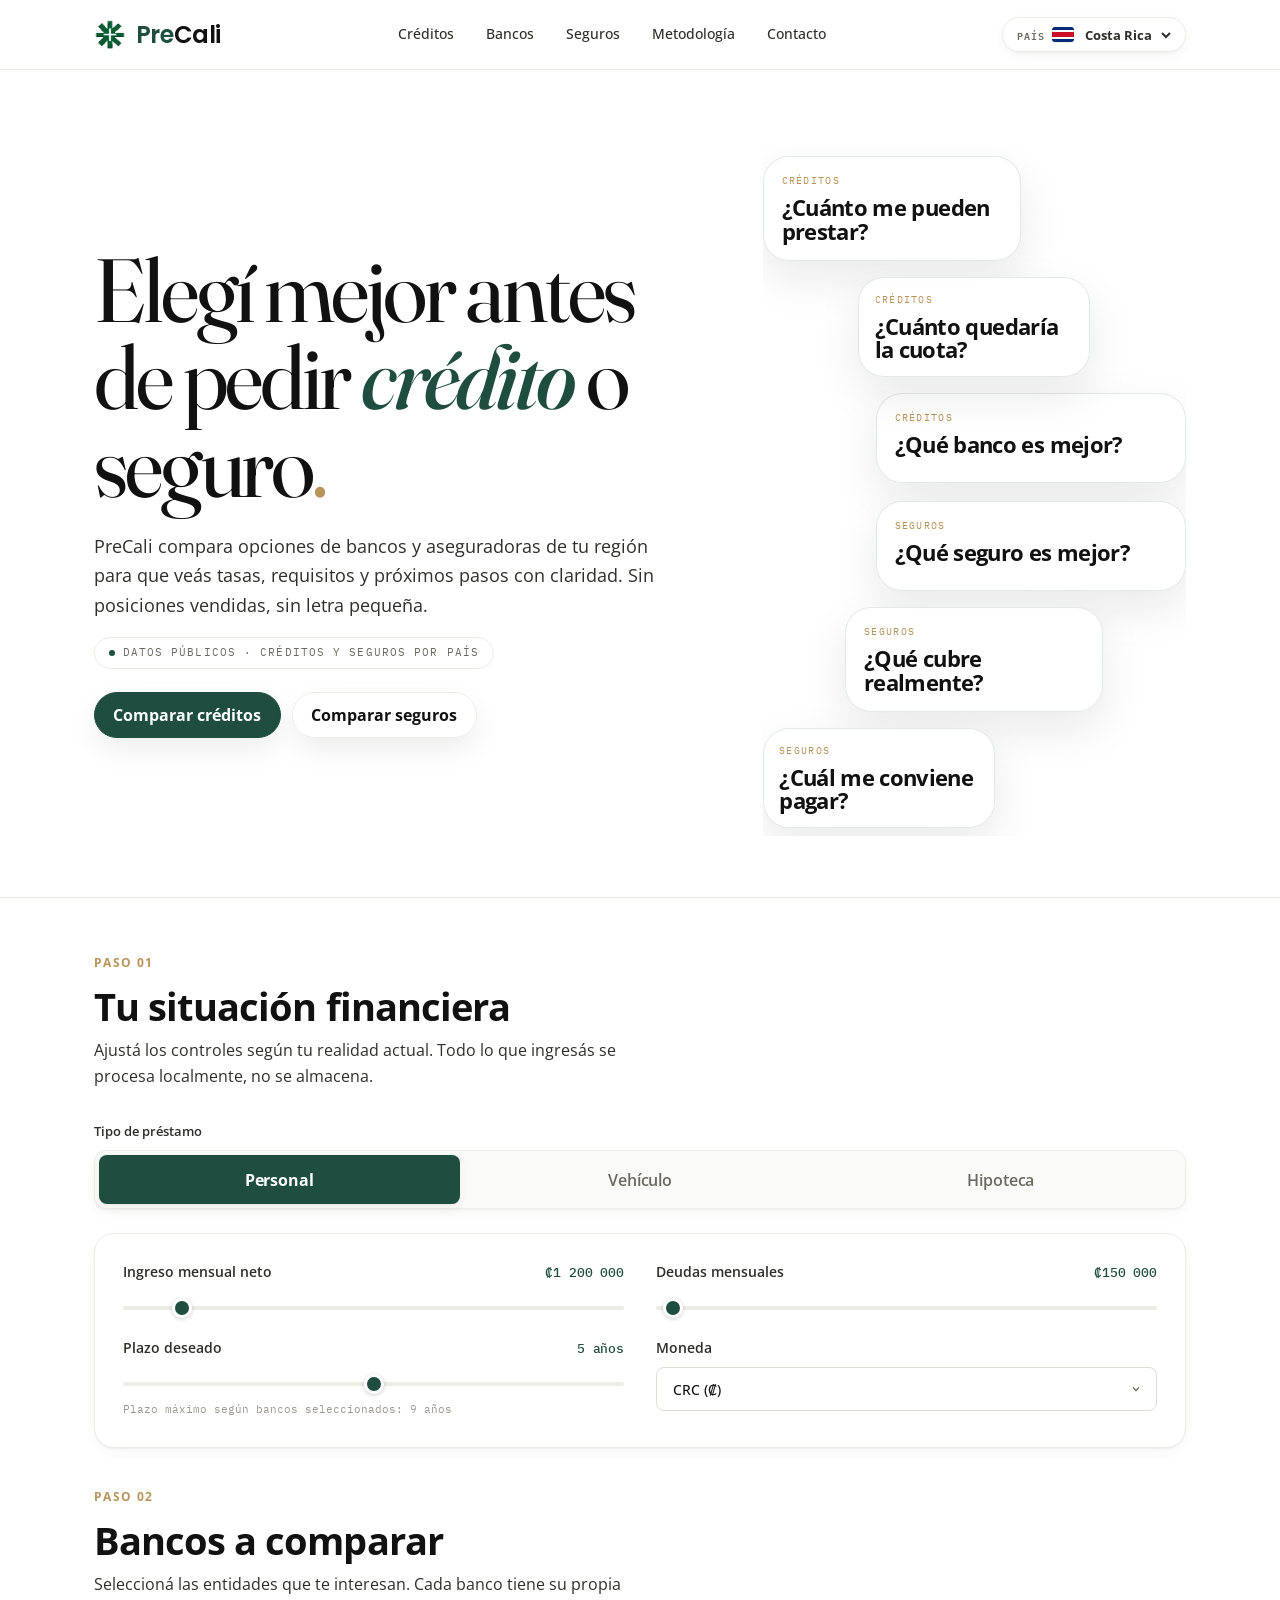
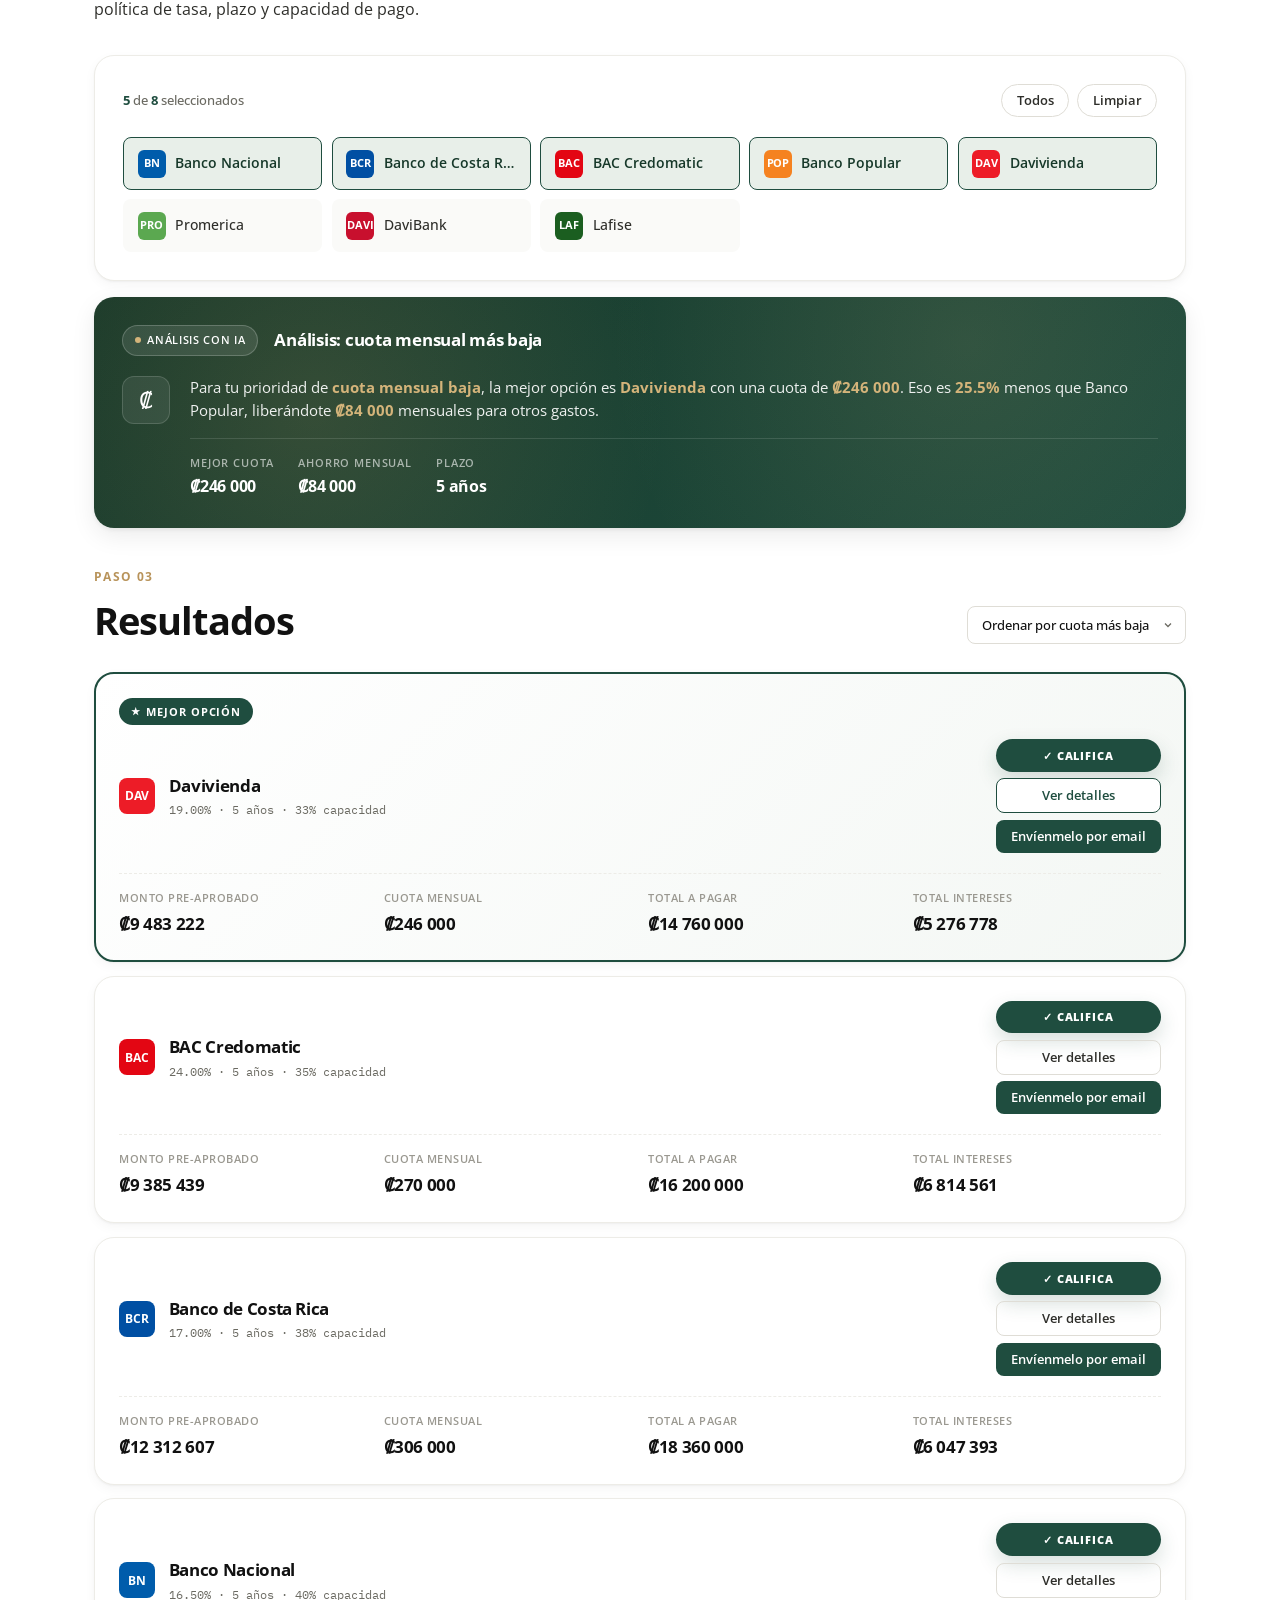
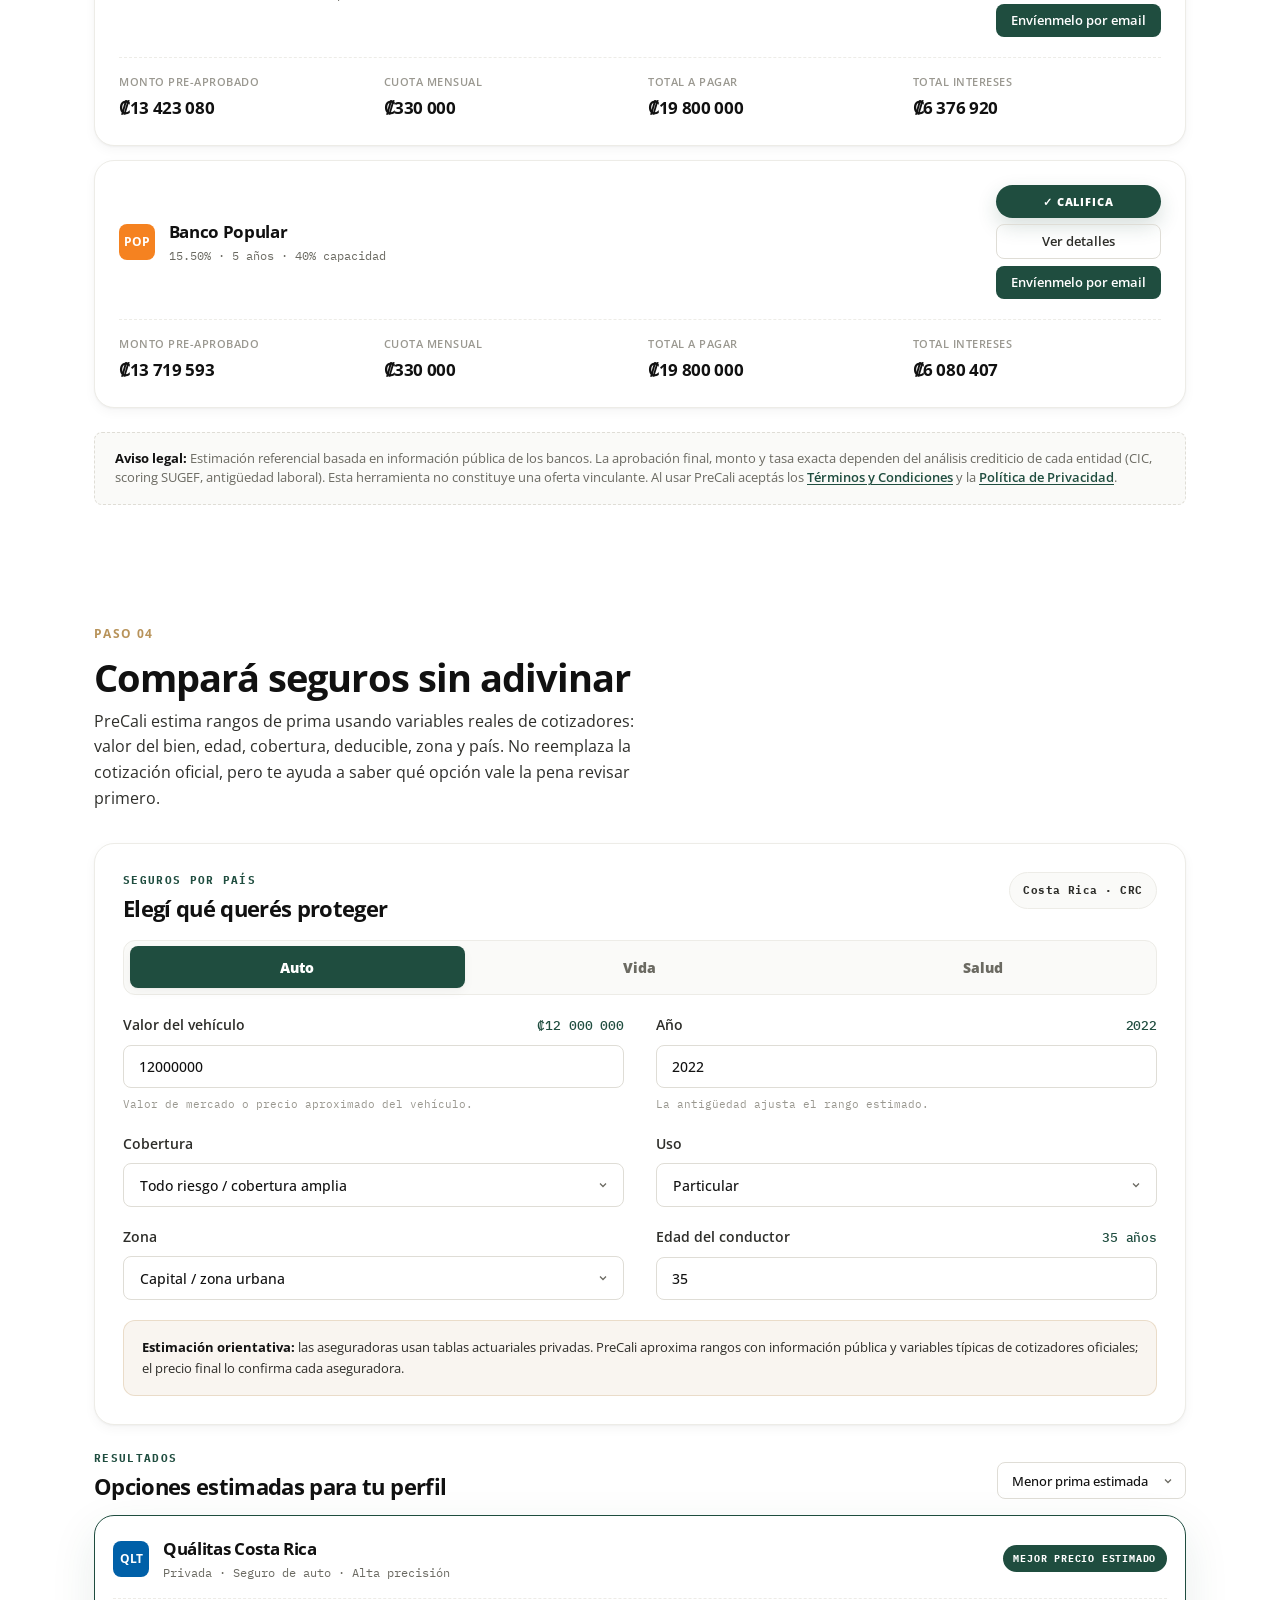
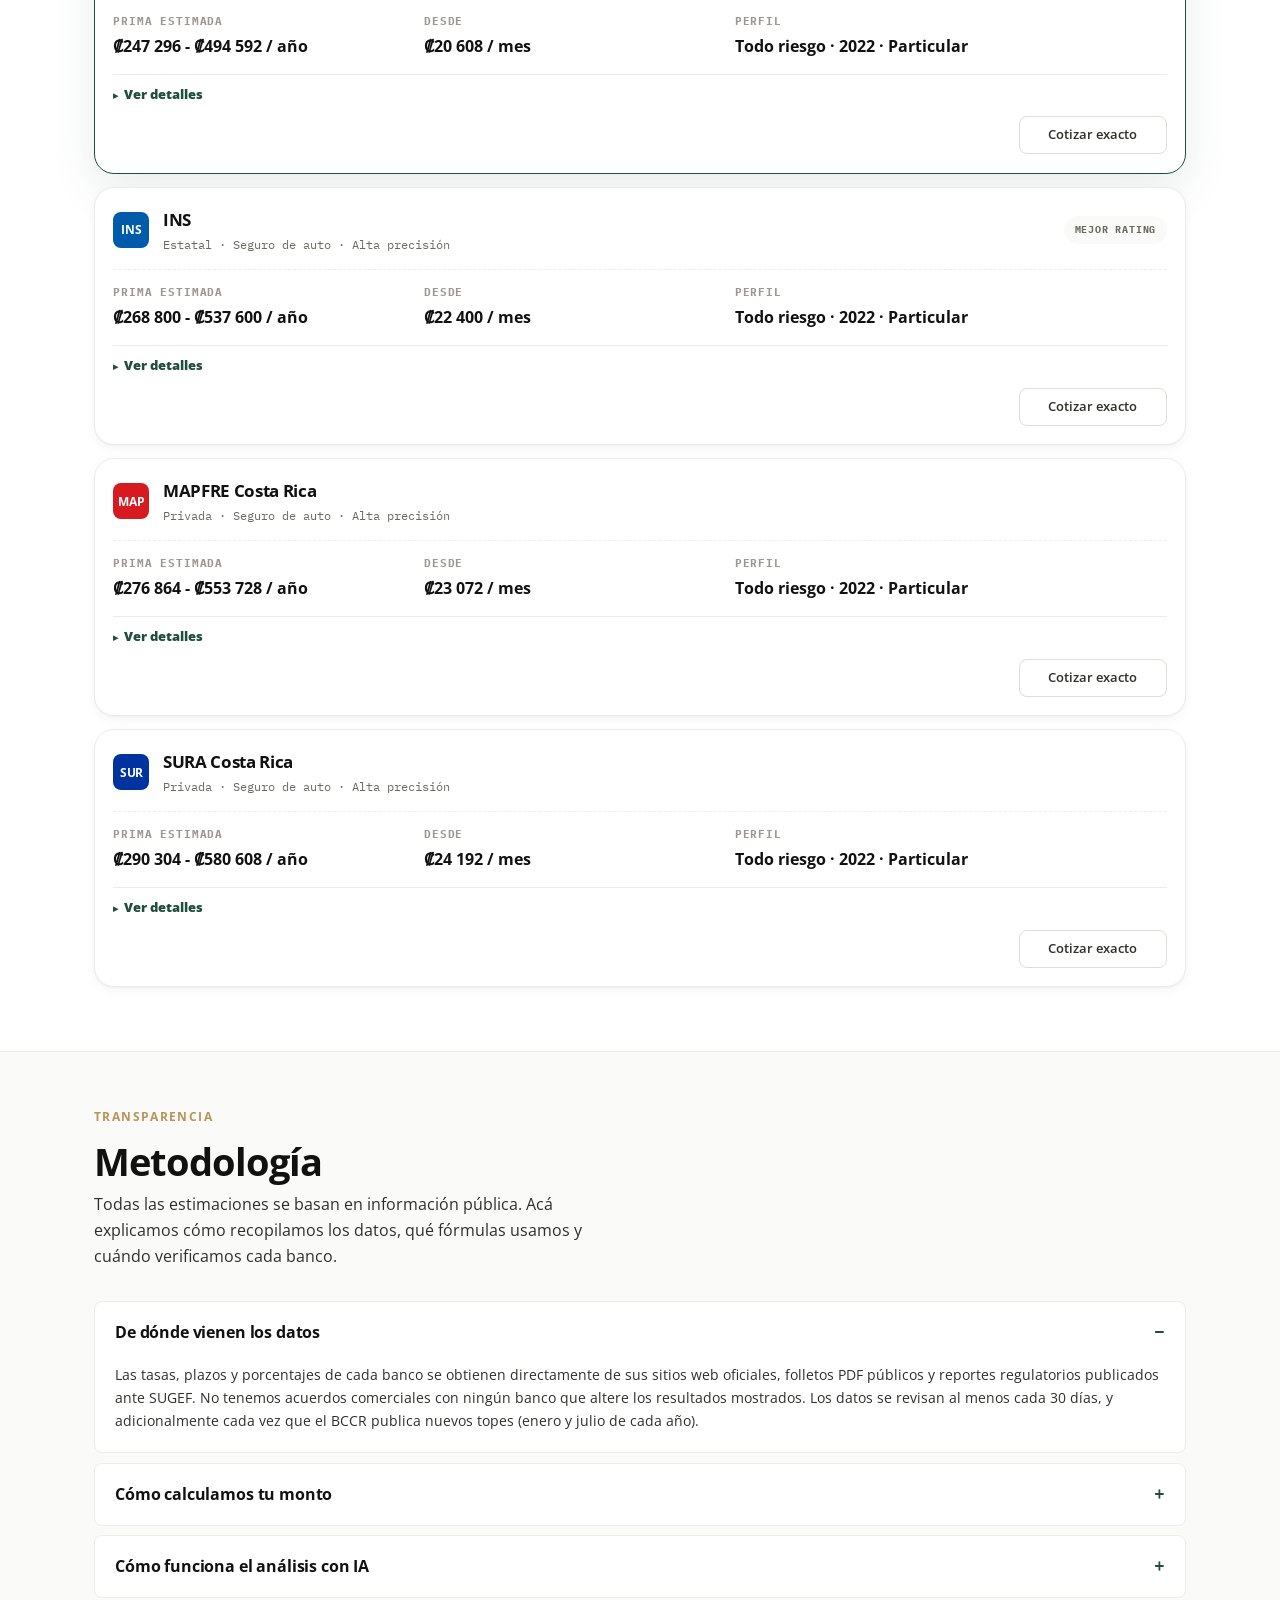
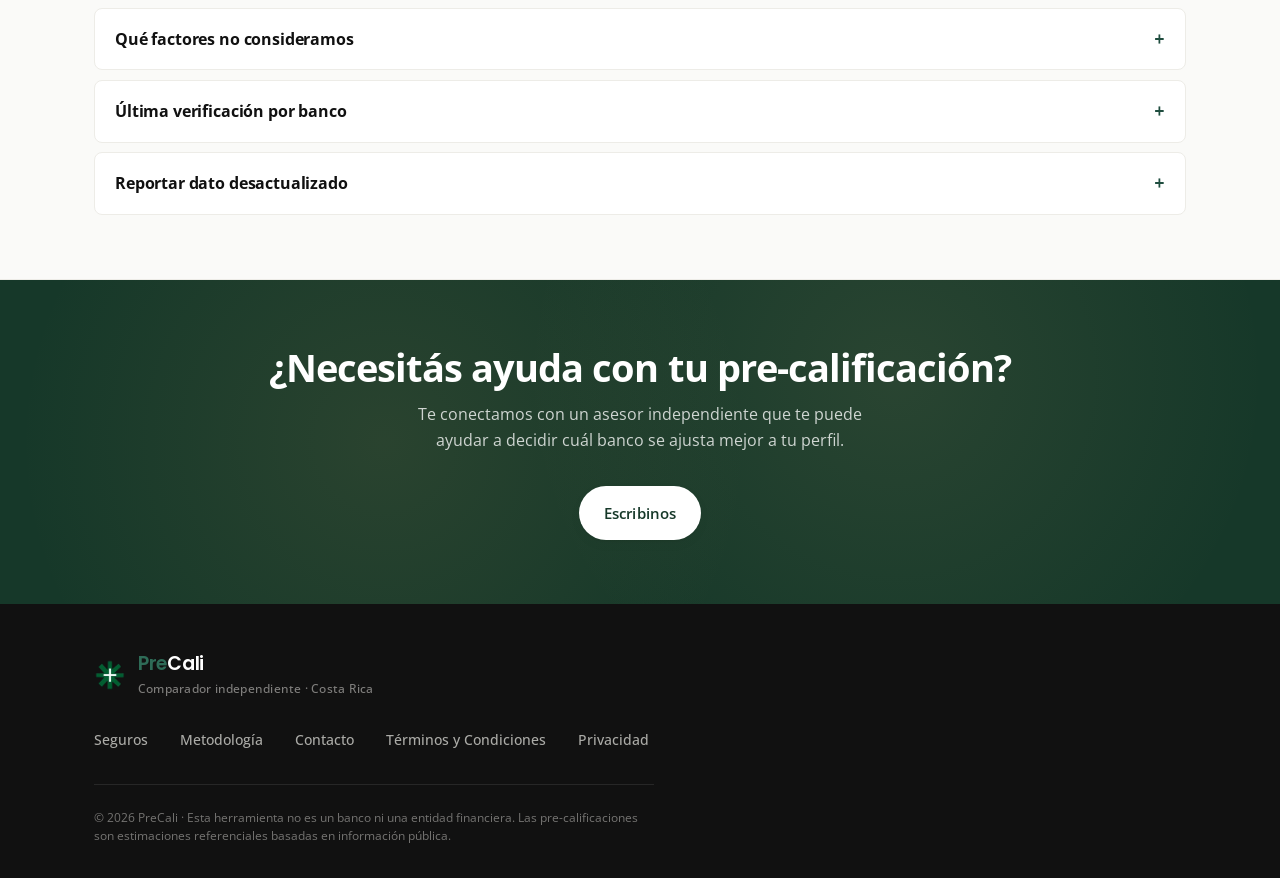
==== index.html @ 171bc224 "Initial PreCali web launch" ====
﻿<!DOCTYPE html>
<html lang="es-CR">
<head>
  <meta charset="UTF-8" />
  <meta name="viewport" content="width=device-width, initial-scale=1.0" />
  <title>PreCali — Compará préstamos de bancos costarricenses</title>
  <meta name="description" content="Pre-calificador financiero independiente. Compará préstamos personales, vehiculares e hipotecas entre los principales bancos de Costa Rica usando información pública oficial." />
  <meta name="keywords" content="préstamos Costa Rica, hipoteca, crédito vehicular, simulador, comparador bancos, BAC, BCR, Banco Nacional, Banco Popular, Davivienda, DaviBank, pre-calificación financiera" />
  <meta name="author" content="PreCali" />
  <meta name="robots" content="index, follow" />
  <meta name="theme-color" content="#1F4D3F" />

  <!-- Open Graph (Facebook, WhatsApp, LinkedIn) -->
  <meta property="og:type" content="website" />
  <meta property="og:title" content="PreCali — Compará préstamos de bancos en Costa Rica" />
  <meta property="og:description" content="Encontrá el banco que realmente te conviene. Una sola simulación, todas las opciones del mercado costarricense." />
  <meta property="og:image" content="favicon.png" />
  <meta property="og:locale" content="es_CR" />
  <meta property="og:site_name" content="PreCali" />

  <!-- Twitter Cards -->
  <meta name="twitter:card" content="summary_large_image" />
  <meta name="twitter:title" content="PreCali — Compará préstamos de bancos en Costa Rica" />
  <meta name="twitter:description" content="Encontrá el banco que realmente te conviene. Una sola simulación, todas las opciones del mercado costarricense." />
  <meta name="twitter:image" content="favicon.png" />

  <link rel="preconnect" href="https://fonts.googleapis.com" />
  <link rel="preconnect" href="https://fonts.gstatic.com" crossorigin />
  <link href="https://fonts.googleapis.com/css2?family=Fraunces:opsz,wght@9..144,400;9..144,500;9..144,600&family=Open+Sans:ital,wght@0,400;0,500;0,600;0,700;0,800;1,700;1,800&family=Poppins:wght@500;600;700&family=IBM+Plex+Mono:wght@400;500&display=swap" rel="stylesheet" />
  <link rel="stylesheet" href="styles.css?v=20260610-seguros1" />
  <link rel="icon" type="image/x-icon" href="favicon.ico" />
  <link rel="icon" type="image/png" sizes="32x32" href="favicon.png" />
  <link rel="icon" type="image/webp" href="favicon.webp" />
</head>
<body>

  <div class="scroll-progress" id="scroll-progress"></div>

  <!--
    Form oculto para que Netlify Forms detecte el formulario en build time.
    NOTA: Netlify NECESITA action, method y data-netlify="true" para detectarlo correctamente.
    El display:none lo oculta visualmente sin bloquear la detección (a diferencia de [hidden]).
    El form real se envía via JS desde el modal de captura de leads.
  -->
  <form name="lead-precalificacion" method="POST" data-netlify="true" data-netlify-honeypot="bot-field" style="display:none;">
    <input type="text" name="nombre" />
    <input type="text" name="apellido" />
    <input type="email" name="email" />
    <input type="text" name="banco" />
    <input type="text" name="tipo-prestamo" />
    <input type="text" name="monto" />
    <input type="text" name="cuota" />
    <input type="text" name="acepta-terminos" />
    <input type="text" name="acepta-marketing" />
    <input type="text" name="bot-field" />
  </form>

  <header class="site-header">
    <div class="container header-inner">
      <a href="#top" class="logo" onclick="window.scrollTo({top:0,behavior:'smooth'});event.preventDefault();" aria-label="PreCali — Ir al inicio">
        <picture>
          <source srcset="asterisco.webp" type="image/webp" />
          <img src="asterisco.png" alt="" class="logo-mark" />
        </picture>
        <span class="logo-text"><span class="logo-pre">Pre</span><span class="logo-cali">Cali</span></span>
      </a>
      <nav class="nav-links">
        <a href="#calculadora">Créditos</a>
        <a href="#bancos">Bancos</a>
        <a href="#seguros">Seguros</a>
        <a href="#metodologia">Metodología</a>
        <a href="#contacto">Contacto</a>
      </nav>
      <label class="country-select-wrap" aria-label="Seleccionar país">
        <span class="country-label">País</span>
        <span id="pais-bandera" class="country-flag">🇨🇷</span>
        <select id="pais" class="country-select">
          <option value="cr">Costa Rica</option>
          <option value="mx">México</option>
          <option value="gt">Guatemala</option>
          <option value="sv">El Salvador</option>
          <option value="hn">Honduras</option>
          <option value="ni">Nicaragua</option>
          <option value="pa">Panamá</option>
        </select>
      </label>
    </div>
  </header>

  <main>
    <section class="hero">
      <div class="container hero-inner">
        <div class="hero-copy">
          <h1 class="hero-title">
            Elegí mejor antes de pedir <em>crédito</em> o seguro<span class="cursor-blink">.</span>
          </h1>
          <p class="hero-sub">
            PreCali compara opciones de bancos y aseguradoras de tu región para que veás tasas,
            requisitos y próximos pasos con claridad. Sin posiciones vendidas, sin letra pequeña.
          </p>
          <div class="hero-eyebrow">
            <span class="dot"></span>
            <span>Datos públicos · créditos y seguros por país</span>
          </div>
          <div class="hero-actions" aria-label="Elegir qué comparar">
            <a href="#calculadora" class="hero-action hero-action-primary" data-flow-target="credito">
              Comparar créditos
            </a>
            <a href="#seguros" class="hero-action" data-flow-target="seguros">
              Comparar seguros
            </a>
          </div>
        </div>
        <div class="hero-orbit" aria-hidden="true">
          <div class="question-cloud question-cloud-large question-cloud-credit-main">
            <span>Créditos</span>
            <strong>¿Qué banco es mejor?</strong>
          </div>
          <div class="question-cloud question-cloud-medium question-cloud-credit-two">
            <span>Créditos</span>
            <strong>¿Cuánto me pueden prestar?</strong>
          </div>
          <div class="question-cloud question-cloud-small question-cloud-credit-three">
            <span>Créditos</span>
            <strong>¿Cuánto quedaría la cuota?</strong>
          </div>
          <div class="question-cloud question-cloud-large question-cloud-insurance-main">
            <span>Seguros</span>
            <strong>¿Qué seguro es mejor?</strong>
          </div>
          <div class="question-cloud question-cloud-medium question-cloud-insurance-two">
            <span>Seguros</span>
            <strong>¿Qué cubre realmente?</strong>
          </div>
          <div class="question-cloud question-cloud-small question-cloud-insurance-three">
            <span>Seguros</span>
            <strong>¿Cuál me conviene pagar?</strong>
          </div>
        </div>
      </div>
    </section>

    <section id="calculadora" class="calculator-section">
      <div class="container">
        <div class="section-eyebrow">Paso 01</div>
        <h2 class="section-title">Tu situación financiera</h2>
        <p class="section-sub">Ajustá los controles según tu realidad actual. Todo lo que ingresás se procesa localmente, no se almacena.</p>

        <label class="tabs-label">Tipo de préstamo</label>
        <div class="loan-tabs">
          <button id="tab-personal" class="loan-tab active" data-tipo="personal">
            <span class="tab-label">Personal</span>
          </button>
          <button id="tab-vehiculo" class="loan-tab" data-tipo="vehiculo">
            <span class="tab-label">Vehículo</span>
          </button>
          <button id="tab-hipoteca" class="loan-tab" data-tipo="hipoteca">
            <span class="tab-label">Hipoteca</span>
          </button>
        </div>

        <div class="card form-card">
          <div class="form-grid">
            <div class="field">
              <div class="field-header">
                <label>Ingreso mensual neto</label>
                <span id="o-ingreso" class="field-value">₡1,200,000</span>
              </div>
              <input type="range" id="ingreso" min="200000" max="10000000" step="100000" value="1200000" />
            </div>

            <div class="field">
              <div class="field-header">
                <label>Deudas mensuales</label>
                <span id="o-deudas" class="field-value">₡150,000</span>
              </div>
              <input type="range" id="deudas" min="0" max="10000000" step="50000" value="150000" />
            </div>

            <div class="field">
              <div class="field-header">
                <label>Plazo deseado</label>
                <span id="o-plazo" class="field-value">5 años</span>
              </div>
              <input type="range" id="plazo" min="1" max="10" step="1" value="5" />
              <div id="plazo-hint" class="field-hint"></div>
            </div>

            <div class="field">
              <label class="field-label-block">Moneda</label>
              <select id="moneda" class="select">
                <option value="crc">Colones (₡)</option>
                <option value="usd">Dólares ($)</option>
              </select>
            </div>

            <div id="prima-row" class="field field-full" style="display: none;">
              <div class="field-header">
                <label>Prima / enganche disponible</label>
                <span id="o-prima" class="field-value">₡5,000,000</span>
              </div>
              <input type="range" id="prima" min="0" max="50000000" step="500000" value="5000000" />
            </div>
          </div>
        </div>

        <div id="bancos" class="anchor-scroll"></div>
        <div class="section-eyebrow" style="margin-top: 2.5rem;">Paso 02</div>
        <h2 class="section-title">Bancos a comparar</h2>
        <p class="section-sub">Seleccioná las entidades que te interesan. Cada banco tiene su propia política de tasa, plazo y capacidad de pago.</p>

        <div class="card banks-card">
          <div class="banks-header">
            <span class="banks-counter"><span id="count-sel">5</span> de <span id="count-total">8</span> seleccionados</span>
            <div class="banks-actions">
              <button onclick="selectAll(true)" class="btn-ghost">Todos</button>
              <button onclick="selectAll(false)" class="btn-ghost">Limpiar</button>
            </div>
          </div>
          <div id="banks-grid" class="banks-grid"></div>
        </div>

        <div id="ai-card" class="ai-card" style="display:none;">
          <div class="ai-card-bg"></div>
          <div class="ai-card-content">
            <div class="ai-header">
              <div class="ai-badge">
                <span class="ai-pulse"></span>
                <span>Análisis con IA</span>
              </div>
              <span id="ai-title" class="ai-title">Análisis inteligente</span>
            </div>
            <div class="ai-body">
              <div class="ai-icon-wrap">
                <span id="ai-icon" class="ai-icon">⚖️</span>
              </div>
              <div class="ai-content">
                <p id="ai-text" class="ai-text"></p>
                <div id="ai-meta" class="ai-meta"></div>
              </div>
            </div>
          </div>
        </div>

        <div class="section-eyebrow" style="margin-top: 2.5rem;">Paso 03</div>
        <div class="results-header">
          <h2 class="section-title">Resultados</h2>
          <select id="orden" class="select select-sm">
            <option value="cuota">Ordenar por cuota más baja</option>
            <option value="tasa">Ordenar por menor tasa</option>
            <option value="monto">Ordenar por mayor monto</option>
            <option value="total">Ordenar por menor total</option>
          </select>
        </div>

        <div id="results"></div>

        <div class="disclaimer-box">
          <strong>Aviso legal:</strong> Estimación referencial basada en información pública de los bancos. La aprobación final, monto y tasa exacta dependen del análisis crediticio de cada entidad (CIC, scoring SUGEF, antigüedad laboral). Esta herramienta no constituye una oferta vinculante. Al usar PreCali aceptás los <a href="terminos.html">Términos y Condiciones</a> y la <a href="privacidad.html">Política de Privacidad</a>.
        </div>
      </div>
    </section>

    <section id="seguros" class="insurance-section">
      <div class="container">
        <div class="section-eyebrow">Paso 04</div>
        <h2 class="section-title">Compará seguros sin adivinar</h2>
        <p class="section-sub">PreCali estima rangos de prima usando variables reales de cotizadores: valor del bien, edad, cobertura, deducible, zona y país. No reemplaza la cotización oficial, pero te ayuda a saber qué opción vale la pena revisar primero.</p>

        <div class="insurance-tool card">
          <div class="insurance-tool-head">
            <div>
              <span class="insurance-kicker">Seguros por país</span>
              <h3>Elegí qué querés proteger</h3>
            </div>
            <div class="insurance-country-pill" id="insurance-country-pill">Costa Rica</div>
          </div>

          <div class="insurance-tabs" role="tablist" aria-label="Tipo de seguro">
            <button type="button" class="insurance-tab active" data-insurance-type="auto">Auto</button>
            <button type="button" class="insurance-tab" data-insurance-type="vida">Vida</button>
            <button type="button" class="insurance-tab" data-insurance-type="salud">Salud</button>
          </div>

          <form id="insurance-form" class="insurance-form" autocomplete="off">
            <div class="form-grid insurance-fields" data-insurance-fields="auto">
              <div class="field">
                <div class="field-header"><label for="ins-auto-valor">Valor del vehículo</label><span class="field-value" id="ins-auto-valor-label">₡12 000 000</span></div>
                <input type="number" id="ins-auto-valor" class="input-text" min="1000" step="1000" value="12000000" />
                <div class="field-hint">Valor de mercado o precio aproximado del vehículo.</div>
              </div>
              <div class="field">
                <div class="field-header"><label for="ins-auto-anio">Año</label><span class="field-value" id="ins-auto-anio-label">2022</span></div>
                <input type="number" id="ins-auto-anio" class="input-text" min="1990" max="2026" step="1" value="2022" />
                <div class="field-hint">La antigüedad ajusta el rango estimado.</div>
              </div>
              <div class="field">
                <label class="field-label-block" for="ins-auto-cobertura">Cobertura</label>
                <select id="ins-auto-cobertura" class="select">
                  <option value="basico">Básica / responsabilidad civil</option>
                  <option value="intermedio">Intermedia / terceros completo</option>
                  <option value="amplio" selected>Todo riesgo / cobertura amplia</option>
                </select>
              </div>
              <div class="field">
                <label class="field-label-block" for="ins-auto-uso">Uso</label>
                <select id="ins-auto-uso" class="select">
                  <option value="particular" selected>Particular</option>
                  <option value="comercial">Comercial</option>
                  <option value="plataforma">Plataformas / reparto</option>
                </select>
              </div>
              <div class="field">
                <label class="field-label-block" for="ins-auto-zona">Zona</label>
                <select id="ins-auto-zona" class="select">
                  <option value="capital" selected>Capital / zona urbana</option>
                  <option value="interior">Interior del país</option>
                  <option value="alto_riesgo">Zona de mayor riesgo</option>
                </select>
              </div>
              <div class="field">
                <div class="field-header"><label for="ins-auto-edad">Edad del conductor</label><span class="field-value" id="ins-auto-edad-label">35 años</span></div>
                <input type="number" id="ins-auto-edad" class="input-text" min="18" max="85" step="1" value="35" />
              </div>
            </div>

            <div class="form-grid insurance-fields" data-insurance-fields="vida" hidden>
              <div class="field">
                <div class="field-header"><label for="ins-vida-edad">Edad del asegurado</label><span class="field-value" id="ins-vida-edad-label">35 años</span></div>
                <input type="number" id="ins-vida-edad" class="input-text" min="18" max="75" step="1" value="35" />
              </div>
              <div class="field">
                <div class="field-header"><label for="ins-vida-suma">Suma asegurada</label><span class="field-value" id="ins-vida-suma-label">$50 000</span></div>
                <input type="number" id="ins-vida-suma" class="input-text" min="5000" step="5000" value="50000" />
                <div class="field-hint">Ingresá el monto en dólares o equivalente.</div>
              </div>
              <div class="field">
                <label class="field-label-block" for="ins-vida-fumador">Fumador</label>
                <select id="ins-vida-fumador" class="select"><option value="no" selected>No fumador</option><option value="si">Fumador</option></select>
              </div>
              <div class="field">
                <label class="field-label-block" for="ins-vida-plazo">Plazo</label>
                <select id="ins-vida-plazo" class="select"><option value="10">10 años</option><option value="20" selected>20 años</option><option value="30">30 años</option></select>
              </div>
            </div>

            <div class="form-grid insurance-fields" data-insurance-fields="salud" hidden>
              <div class="field">
                <div class="field-header"><label for="ins-salud-edad">Edad del asegurado</label><span class="field-value" id="ins-salud-edad-label">35 años</span></div>
                <input type="number" id="ins-salud-edad" class="input-text" min="0" max="80" step="1" value="35" />
              </div>
              <div class="field">
                <label class="field-label-block" for="ins-salud-plan">Nivel del plan</label>
                <select id="ins-salud-plan" class="select"><option value="basico">Básico</option><option value="intermedio" selected>Intermedio</option><option value="premium">Premium / internacional</option></select>
              </div>
              <div class="field">
                <label class="field-label-block" for="ins-salud-deducible">Deducible preferido</label>
                <select id="ins-salud-deducible" class="select"><option value="bajo">Bajo</option><option value="medio" selected>Medio</option><option value="alto">Alto</option></select>
              </div>
              <div class="field">
                <label class="field-label-block" for="ins-salud-modalidad">Modalidad</label>
                <select id="ins-salud-modalidad" class="select"><option value="individual" selected>Individual</option><option value="familiar">Familiar</option></select>
              </div>
              <div class="field field-full">
                <label class="field-label-block" for="ins-salud-red">Red médica</label>
                <select id="ins-salud-red" class="select"><option value="local" selected>Local</option><option value="regional">Regional</option><option value="internacional">Internacional</option></select>
              </div>
            </div>
          </form>

          <div class="insurance-disclaimer"><strong>Estimación orientativa:</strong> las aseguradoras usan tablas actuariales privadas. PreCali aproxima rangos con información pública y variables típicas de cotizadores oficiales; el precio final lo confirma cada aseguradora.</div>
        </div>

        <div class="insurance-results-head">
          <div><div class="section-eyebrow">Resultados</div><h3>Opciones estimadas para tu perfil</h3></div>
          <select id="insurance-sort" class="select select-sm" aria-label="Ordenar seguros"><option value="precio">Menor prima estimada</option><option value="rating">Mejor rating / fortaleza</option></select>
        </div>
        <div id="insurance-results" class="insurance-results"></div>
      </div>
    </section>

    <section id="metodologia" class="methodology-section">
      <div class="container">
        <div class="section-eyebrow">Transparencia</div>
        <h2 class="section-title">Metodología</h2>
        <p class="section-sub">Todas las estimaciones se basan en información pública. Acá explicamos cómo recopilamos los datos, qué fórmulas usamos y cuándo verificamos cada banco.</p>

        <div class="methodology-grid">
          <details class="metodologia" open>
            <summary>De dónde vienen los datos</summary>
            <div class="meto-body">
              Las tasas, plazos y porcentajes de cada banco se obtienen directamente de sus sitios web oficiales, folletos PDF públicos y reportes regulatorios publicados ante SUGEF. No tenemos acuerdos comerciales con ningún banco que altere los resultados mostrados. Los datos se revisan al menos cada 30 días, y adicionalmente cada vez que el BCCR publica nuevos topes (enero y julio de cada año).
            </div>
          </details>

          <details class="metodologia">
            <summary>Cómo calculamos tu monto</summary>
            <div class="meto-body">
              Aplicamos el sistema francés de amortización, el mismo que utilizan los bancos costarricenses. La fórmula es: <code>cuota = monto × i / (1 − (1 + i)<sup>−n</sup>)</code>, donde <em>i</em> es la tasa mensual y <em>n</em> el número de cuotas. Cada banco define su propio porcentaje máximo de capacidad de pago (28%-40%), tasa nominal y plazo máximo. Para vehículo e hipoteca aplicamos el límite de financiamiento sobre el valor del bien (80%-95%).
            </div>
          </details>

          <details class="metodologia">
            <summary>Cómo funciona el análisis con IA</summary>
            <div class="meto-body">
              El módulo de Análisis Inteligente evalúa todos los bancos seleccionados según el criterio que elijas en el filtro. No es solo el primer banco de la lista: analizamos brechas relativas entre opciones, identificamos puntos de equilibrio (un banco con cuota mayor pero ahorro significativo en intereses, por ejemplo) y traducimos los números a una recomendación contextual. La IA da el análisis para que decidás con información clara.
            </div>
          </details>

          <details class="metodologia">
            <summary>Qué factores no consideramos</summary>
            <div class="meto-body">
              No incluimos: tu historial CIC (Centro de Información Crediticia de SUGEF), antigüedad laboral, sector donde trabajás, score interno con el banco, ni descuentos especiales por ser cliente afiliado o empleado de planilla. Estos factores pueden hacer que tu oferta real sea mejor o peor que nuestra estimación.
            </div>
          </details>

          <details class="metodologia">
            <summary>Última verificación por banco</summary>
            <div class="meto-body">
              <div id="verificaciones" class="verif-grid"></div>
            </div>
          </details>

          <details class="metodologia">
            <summary>Reportar dato desactualizado</summary>
            <div class="meto-body">
              Si detectaste que una tasa, plazo o condición de algún banco está desactualizada, escribinos a <a href="mailto:datos@precali.net">datos@precali.net</a> con un enlace al sitio oficial. Verificamos en menos de 48 horas.
            </div>
          </details>
        </div>
      </div>
    </section>

    <section id="contacto" class="cta-section">
      <div class="container">
        <h2 class="cta-title">¿Necesitás ayuda con tu pre-calificación?</h2>
        <p class="cta-sub">Te conectamos con un asesor independiente que te puede ayudar a decidir cuál banco se ajusta mejor a tu perfil.</p>
        <a href="mailto:hola@precali.net" class="btn-primary">Escribinos</a>
      </div>
    </section>
  </main>

  <footer class="site-footer">
    <div class="container footer-inner">
      <div class="footer-brand">
        <picture>
          <source srcset="asterisco.webp" type="image/webp" />
          <img src="asterisco.png" alt="" class="logo-mark" />
        </picture>
        <div>
          <div class="logo-text"><span class="logo-pre">Pre</span><span class="logo-cali">Cali</span></div>
          <div class="footer-tag">Comparador independiente · Costa Rica</div>
        </div>
      </div>
      <div class="footer-links">
        <a href="#seguros">Seguros</a>
        <a href="#metodologia">Metodología</a>
        <a href="#contacto">Contacto</a>
        <a href="terminos.html">Términos y Condiciones</a>
        <a href="privacidad.html">Privacidad</a>
      </div>
      <div class="footer-legal">
        <p>© 2026 PreCali · Esta herramienta no es un banco ni una entidad financiera. Las pre-calificaciones son estimaciones referenciales basadas en información pública.</p>
      </div>
    </div>
  </footer>

  <div id="modal-host"></div>

  <button class="back-to-top" id="back-to-top" type="button" aria-label="Volver arriba">
    <span aria-hidden="true">↑</span>
    <span>Arriba</span>
  </button>

  <script src="data.js?v=20260610-seguros1"></script>
  <script src="data-aseguradoras.js?v=20260610-seguros1"></script>
  <script src="app.js?v=20260610-seguros1"></script>
  <script src="seguros.js?v=20260610-seguros1"></script>
</body>
</html>
---- styles.css ----
﻿/* ================================================================
   PRE-CALI — Tema visual refinado v2
   Fondo blanco · Open Sans body · Fraunces solo en hero
   Acentos en verde esmeralda y oro/cobre
   ================================================================ */

:root {
  /* Paleta — fondo blanco como pidió el usuario */
  --white: #FFFFFF;
  --off-white: #FAFAF8;
  --gray-50: #F6F5F2;
  --gray-100: #EDECE7;
  --gray-200: #DFDDD6;
  --ink: #111111;
  --ink-soft: #2E2E2A;
  --ink-muted: #6B6A62;
  --ink-tertiary: #9A9890;

  --emerald: #1F4D3F;
  --emerald-light: #2E6B57;
  --emerald-dark: #163829;
  --emerald-bg: #E8EFE9;

  --gold: #B8935A;
  --gold-light: #D4B47A;
  --gold-bg: #F5EBD8;

  --rust: #A8492A;
  --warning: #8B6F1F;
  --warning-bg: #FEF6DA;

  /* Spacing */
  --space-xs: 0.5rem;
  --space-sm: 0.75rem;
  --space-md: 1rem;
  --space-lg: 1.5rem;
  --space-xl: 2rem;

  /* Radii */
  --r-sm: 4px;
  --r-md: 8px;
  --r-lg: 12px;
  --r-xl: 20px;

  /* Sombras */
  --shadow-soft: 0 1px 2px rgba(17, 17, 17, 0.04), 0 4px 12px rgba(17, 17, 17, 0.04);
  --shadow-medium: 0 2px 4px rgba(17, 17, 17, 0.06), 0 8px 24px rgba(17, 17, 17, 0.08);
  --shadow-strong: 0 4px 8px rgba(17, 17, 17, 0.08), 0 16px 48px rgba(17, 17, 17, 0.12);

  /* Tipografía */
  --font-display: 'Fraunces', Georgia, serif;  /* Solo para hero */
  --font-body: 'Open Sans', -apple-system, BlinkMacSystemFont, sans-serif;
  --font-mono: 'IBM Plex Mono', Menlo, monospace;
}

* { box-sizing: border-box; margin: 0; padding: 0; }

html {
  scroll-behavior: smooth;
  scroll-padding-top: 80px;
}

.anchor-scroll {
  position: relative;
  scroll-margin-top: 80px;
}

/* Scroll progress bar — línea esmeralda fina arriba que indica avance de lectura */
.scroll-progress {
  position: fixed;
  top: 0; left: 0;
  height: 2px;
  background: linear-gradient(90deg, var(--emerald) 0%, var(--gold) 100%);
  width: 0%;
  z-index: 200;
  transition: width 0.05s linear;
  pointer-events: none;
}

body {
  font-family: var(--font-body);
  font-weight: 400;
  font-size: 16px;
  line-height: 1.6;
  color: var(--ink);
  background: var(--white);
  -webkit-font-smoothing: antialiased;
  text-rendering: optimizeLegibility;
  overflow-x: hidden;
}

.container {
  max-width: 1140px;
  margin: 0 auto;
  padding: 0 1.5rem;
  position: relative;
  z-index: 2;
}

/* ============ HEADER ============ */
.site-header {
  position: sticky; top: 0; z-index: 100;
  background: rgba(255, 255, 255, 0.85);
  backdrop-filter: blur(12px);
  -webkit-backdrop-filter: blur(12px);
  border-bottom: 1px solid var(--gray-100);
}
.header-inner {
  display: flex; align-items: center; justify-content: space-between;
  padding: 1.05rem 1.5rem;
}
.logo {
  display: flex; align-items: center; gap: 0.6rem;
  text-decoration: none; color: var(--ink);
}
.logo picture {
  display: inline-flex;
  align-items: center;
  flex-shrink: 0;
}
.logo-mark {
  width: 32px; height: 32px;
  flex-shrink: 0;
  object-fit: contain;
  display: block;
}
.logo-text {
  font-family: 'Poppins', -apple-system, BlinkMacSystemFont, sans-serif;
  font-weight: 600;
  font-style: normal;
  font-size: 24px;
  letter-spacing: -0.015em;
  color: var(--ink);
  display: inline-flex;
  align-items: baseline;
  line-height: 1;
}
.logo-pre {
  color: var(--emerald);
}
.logo-cali {
  color: var(--ink);
}
.nav-links {
  display: flex; gap: 2rem;
}
.nav-links a {
  color: var(--ink-soft);
  text-decoration: none;
  font-size: 14px;
  font-weight: 500;
  transition: color 0.15s ease;
  position: relative;
}
.nav-links a::after {
  content: '';
  position: absolute; left: 0; bottom: -4px;
  width: 0; height: 2px;
  background: var(--emerald);
  transition: width 0.25s ease;
  border-radius: 2px;
}
.nav-links a:hover { color: var(--emerald); }
.nav-links a:hover::after { width: 100%; }
@media (max-width: 720px) {
  .nav-links { display: none; }
}

/* ============ HERO ============ */
.hero {
  min-height: calc(100vh - 72px);
  padding: 4.5rem 0 3.5rem;
  position: relative;
  overflow: hidden;
  display: flex;
  align-items: center;
}
.hero::before {
  content: '';
  position: absolute;
  inset: auto 0 0 0;
  height: 1px;
  background: var(--gray-100);
  pointer-events: none;
}
.hero-inner {
  position: relative;
  z-index: 1;
  display: grid;
  grid-template-columns: minmax(0, 1.05fr) minmax(320px, 0.75fr);
  gap: clamp(2rem, 6vw, 5rem);
  align-items: center;
}
.hero-copy {
  max-width: 760px;
  position: relative;
  z-index: 2;
}
.hero-eyebrow {
  display: inline-flex; align-items: center; gap: 0.5rem;
  font-family: var(--font-mono);
  font-size: 11px;
  letter-spacing: 0.1em;
  text-transform: uppercase;
  color: var(--ink-muted);
  background: var(--white);
  padding: 0.4rem 0.85rem;
  border-radius: 100px;
  border: 1px solid var(--gray-100);
  margin: -0.3rem 0 1.45rem;
  animation: fadeInUp 0.8s ease-out 0.24s both;
}
.hero-eyebrow .dot {
  width: 6px; height: 6px;
  background: var(--emerald);
  border-radius: 50%;
  animation: pulse 2s ease-in-out infinite;
}
@keyframes pulse {
  0%, 100% { opacity: 1; transform: scale(1); }
  50% { opacity: 0.5; transform: scale(0.8); }
}
/* Título hero — único elemento que mantiene Fraunces (al usuario le encanta) */
.hero-title {
  font-family: var(--font-display);
  font-weight: 400;
  font-size: clamp(3.4rem, 7vw, 6.8rem);
  line-height: 0.98;
  letter-spacing: -0.035em;
  color: var(--ink);
  max-width: 12.4ch;
  margin-bottom: 1.45rem;
  animation: fadeInUp 0.8s ease-out 0.1s both;
}
.hero-title em {
  font-style: italic;
  font-variation-settings: "opsz" 144;
  color: var(--emerald);
  font-weight: 500;
}
.cursor-blink {
  display: inline-block;
  color: var(--gold);
  animation: blink 1.2s ease-in-out infinite;
}
@keyframes blink {
  0%, 50% { opacity: 1; }
  51%, 100% { opacity: 0; }
}
.hero-sub {
  font-size: 18px;
  font-weight: 400;
  line-height: 1.62;
  color: var(--ink-soft);
  max-width: 58ch;
  margin-bottom: 1.15rem;
  animation: fadeInUp 0.8s ease-out 0.2s both;
}
.hero-actions {
  display: flex;
  flex-wrap: wrap;
  align-items: center;
  gap: 0.7rem;
  max-width: 520px;
  margin-bottom: 0;
  animation: fadeInUp 0.8s ease-out 0.3s both;
}
.hero-action {
  display: inline-flex;
  align-items: center;
  justify-content: center;
  min-height: 46px;
  padding: 0.78rem 1.15rem;
  border-radius: 999px;
  border: 1px solid var(--gray-100);
  background: rgba(255, 255, 255, 0.86);
  color: var(--ink);
  text-decoration: none;
  font-weight: 700;
  line-height: 1;
  box-shadow: 0 12px 28px rgba(17, 17, 17, 0.07);
  transition: transform 0.2s ease, box-shadow 0.2s ease, border-color 0.2s ease, background 0.2s ease;
}
.hero-action:hover {
  transform: translateY(-2px);
  box-shadow: var(--shadow-medium);
  border-color: rgba(31, 77, 63, 0.28);
}
.hero-action-primary {
  background: var(--emerald);
  color: var(--white);
  border-color: var(--emerald);
}
.hero-orbit {
  position: relative;
  z-index: 1;
  isolation: isolate;
  display: grid;
  grid-template-columns: repeat(14, minmax(0, 1fr));
  grid-template-rows: repeat(6, auto);
  align-content: center;
  gap: 1rem 0.45rem;
  min-height: 640px;
  padding: 0.5rem 0;
  overflow: hidden;
  animation: fadeInUp 0.9s ease-out 0.24s both;
}
.question-cloud {
  position: relative;
  z-index: 2;
  padding: 1rem 1.1rem;
  border-radius: 26px;
  background: rgba(255, 255, 255, 0.9);
  border: 1px solid rgba(31, 77, 63, 0.12);
  box-shadow: 0 18px 46px rgba(17, 17, 17, 0.09);
  backdrop-filter: blur(10px);
  transition: transform 0.2s ease, box-shadow 0.2s ease;
}
.question-cloud:hover {
  transform: translateY(-2px);
  box-shadow: 0 24px 58px rgba(17, 17, 17, 0.12);
}
.question-cloud span {
  display: block;
  margin-bottom: 0.45rem;
  font-family: var(--font-mono);
  font-size: 10px;
  color: var(--gold);
  letter-spacing: 0.13em;
  text-transform: uppercase;
}
.question-cloud strong {
  display: block;
  font-size: clamp(1rem, 1.9vw, 1.35rem);
  line-height: 1.1;
  letter-spacing: -0.03em;
}
.question-cloud-large {
  width: 310px;
  max-width: calc(100vw - 2rem);
  min-height: 90px;
}
.question-cloud-medium {
  width: 258px;
  max-width: calc(100vw - 2rem);
  min-height: 74px;
}
.question-cloud-small {
  width: 232px;
  max-width: calc(100vw - 2rem);
  min-height: 62px;
  padding: 0.85rem 0.95rem;
}
.question-cloud-credit-main {
  grid-column: 7 / 15;
  grid-row: 3;
  justify-self: end;
}
.question-cloud-credit-two {
  grid-column: 1 / 7;
  grid-row: 1;
  justify-self: start;
}
.question-cloud-credit-three {
  grid-column: 5 / 11;
  grid-row: 2;
  justify-self: center;
}
.question-cloud-insurance-main {
  grid-column: 7 / 15;
  grid-row: 4;
  justify-self: end;
  margin-top: 0.15rem;
}
.question-cloud-insurance-two {
  grid-column: 5 / 11;
  grid-row: 5;
  justify-self: center;
}
.question-cloud-insurance-three {
  grid-column: 1 / 7;
  grid-row: 6;
  justify-self: start;
}
.hero-cta {
  animation: fadeInUp 0.8s ease-out 0.4s both;
}

@keyframes fadeInUp {
  from { opacity: 0; transform: translateY(20px); }
  to { opacity: 1; transform: translateY(0); }
}
@keyframes fadeInDown {
  from { opacity: 0; transform: translateY(-10px); }
  to { opacity: 1; transform: translateY(0); }
}

@media (max-width: 980px) {
  .hero {
    min-height: auto;
    padding: 4rem 0 3rem;
  }
  .hero-inner {
    grid-template-columns: 1fr;
  }
  .hero-orbit {
    display: none;
  }
  .hero-title {
    max-width: 11.5ch;
  }
}
@media (max-width: 640px) {
  .hero {
    padding: 3rem 0 2.5rem;
  }
  .hero-title {
    font-size: clamp(3rem, 16vw, 4.4rem);
  }
  .hero-actions {
    align-items: stretch;
  }
  .hero-action {
    width: 100%;
  }
}

/* ============ BUTTONS ============ */
.btn-primary {
  display: inline-flex; align-items: center; gap: 0.6rem;
  background: var(--emerald);
  color: var(--white);
  border: none;
  padding: 0.95rem 1.6rem;
  border-radius: 100px;
  font-family: var(--font-body);
  font-weight: 600;
  font-size: 15px;
  letter-spacing: 0.005em;
  cursor: pointer;
  text-decoration: none;
  transition: all 0.2s ease;
  box-shadow: var(--shadow-soft);
  position: relative;
  overflow: hidden;
  isolation: isolate; /* fija el z-index al contexto del botón */
}
.btn-primary::before {
  content: '';
  position: absolute; inset: 0;
  background: var(--emerald-dark);
  transform: translateY(100%);
  transition: transform 0.25s ease;
  z-index: -1; /* siempre detrás del contenido */
}
/* Aseguramos que TODOS los hijos (texto + svg) queden por encima */
.btn-primary > *,
.btn-primary svg {
  position: relative;
  z-index: 1;
}
.btn-primary:hover::before { transform: translateY(0); }
.btn-primary:hover {
  box-shadow: var(--shadow-medium);
  transform: translateY(-1px);
}
.btn-primary svg {
  transition: transform 0.2s ease;
}
.btn-primary:hover svg {
  transform: translateX(3px);
}

.btn-ghost {
  background: transparent;
  border: 1px solid var(--gray-200);
  color: var(--ink-soft);
  padding: 0.45rem 0.9rem;
  border-radius: 100px;
  font-family: var(--font-body);
  font-size: 12.5px;
  font-weight: 600;
  cursor: pointer;
  transition: all 0.15s ease;
}
.btn-ghost:hover {
  background: var(--off-white);
  color: var(--emerald);
  border-color: var(--emerald);
}

button { font-family: var(--font-body); }

.back-to-top {
  position: fixed;
  left: clamp(1rem, 3vw, 1.6rem);
  bottom: clamp(1rem, 3vw, 1.6rem);
  z-index: 80;
  display: inline-flex;
  align-items: center;
  gap: 0.45rem;
  min-height: 42px;
  padding: 0.68rem 0.95rem;
  border: 1px solid rgba(31, 77, 63, 0.18);
  border-radius: 999px;
  background: rgba(255, 255, 255, 0.92);
  color: var(--emerald);
  font: 700 13px/1 var(--font-body);
  box-shadow: 0 16px 38px rgba(17, 17, 17, 0.12);
  backdrop-filter: blur(10px);
  cursor: pointer;
  opacity: 0;
  pointer-events: none;
  transform: translateY(10px);
  transition: opacity 0.18s ease, transform 0.18s ease, background 0.18s ease, color 0.18s ease;
}
.back-to-top span:first-child {
  font-size: 16px;
  line-height: 1;
}
.back-to-top.is-visible {
  opacity: 1;
  pointer-events: auto;
  transform: translateY(0);
}
.back-to-top:hover {
  background: var(--emerald);
  color: var(--white);
}

/* ============ SECTIONS ============ */
.section-eyebrow {
  font-family: var(--font-body);
  font-size: 11.5px;
  letter-spacing: 0.12em;
  text-transform: uppercase;
  color: var(--gold);
  margin-bottom: 0.75rem;
  font-weight: 700;
}
.section-title {
  font-family: var(--font-body);
  font-size: clamp(1.75rem, 3.5vw, 2.4rem);
  font-weight: 700;
  letter-spacing: -0.025em;
  color: var(--ink);
  margin-bottom: 0.6rem;
  line-height: 1.15;
}
.section-sub {
  color: var(--ink-soft);
  max-width: 60ch;
  margin-bottom: 2rem;
  font-size: 16px;
  line-height: 1.6;
}

.calculator-section, .methodology-section {
  padding: 3.5rem 0 4rem;
}

/* ============ TABS ============ */
.tabs-label {
  display: block;
  font-family: var(--font-body);
  font-size: 13px;
  font-weight: 600;
  color: var(--ink-soft);
  margin-bottom: 0.5rem;
  letter-spacing: 0;
}
.loan-tabs {
  display: flex;
  gap: 0;
  background: var(--off-white);
  border: 1px solid var(--gray-100);
  border-radius: var(--r-lg);
  padding: 4px;
  margin-bottom: 1.5rem;
  position: relative;
  box-shadow: var(--shadow-soft);
}
.loan-tab {
  flex: 1;
  display: flex; align-items: center; justify-content: center;
  background: transparent;
  border: none;
  padding: 0.85rem 1rem;
  border-radius: calc(var(--r-lg) - 4px);
  cursor: pointer;
  transition: all 0.2s ease;
  color: var(--ink-muted);
  position: relative;
}
.loan-tab .tab-label {
  font-family: var(--font-body);
  font-weight: 600;
  font-size: 15.5px;
  letter-spacing: -0.005em;
}
.loan-tab:hover { color: var(--ink); }
.loan-tab.active {
  background: var(--emerald);
  color: var(--white);
  box-shadow: var(--shadow-soft);
}
.loan-tab.active .tab-label { font-weight: 700; }

/* ============ CARD ============ */
.card {
  background: var(--white);
  border: 1px solid var(--gray-100);
  border-radius: var(--r-xl);
  padding: 1.75rem;
  box-shadow: var(--shadow-soft);
  transition: box-shadow 0.3s ease;
}
.card:hover { box-shadow: var(--shadow-medium); }

.form-card { margin-bottom: 1rem; }
.form-grid {
  display: grid;
  grid-template-columns: 1fr 1fr;
  gap: 1.25rem 2rem;
}
.field-full { grid-column: 1 / -1; }

@media (max-width: 640px) {
  .form-grid { grid-template-columns: 1fr; gap: 1.25rem; }
}

.field-header {
  display: flex; justify-content: space-between; align-items: baseline;
  margin-bottom: 0.5rem;
}
.field label, .field-label-block {
  font-size: 13.5px;
  color: var(--ink-soft);
  font-weight: 600;
}
.field-label-block {
  display: block;
  margin-bottom: 0.5rem;
}
.field-value {
  font-family: var(--font-mono);
  font-size: 13px;
  font-weight: 500;
  color: var(--emerald);
  letter-spacing: -0.01em;
}
.field-hint {
  font-size: 11px;
  color: var(--ink-tertiary);
  margin-top: 0.5rem;
  font-family: var(--font-mono);
}

/* Sliders */
input[type="range"] {
  width: 100%;
  height: 4px;
  background: var(--gray-100);
  border-radius: 100px;
  -webkit-appearance: none;
  appearance: none;
  cursor: pointer;
  outline: none;
}
input[type="range"]::-webkit-slider-thumb {
  -webkit-appearance: none;
  width: 20px; height: 20px;
  background: var(--emerald);
  border-radius: 50%;
  cursor: pointer;
  border: 3px solid var(--white);
  box-shadow: 0 1px 4px rgba(17, 17, 17, 0.2);
  transition: transform 0.15s ease;
}
input[type="range"]::-webkit-slider-thumb:hover {
  transform: scale(1.15);
}
input[type="range"]::-moz-range-thumb {
  width: 20px; height: 20px;
  background: var(--emerald);
  border-radius: 50%;
  cursor: pointer;
  border: 3px solid var(--white);
  box-shadow: 0 1px 4px rgba(17, 17, 17, 0.2);
}

/* Select */
.select {
  width: 100%;
  padding: 0.7rem 1rem;
  font-family: var(--font-body);
  font-size: 14px;
  font-weight: 500;
  color: var(--ink);
  background: var(--white);
  border: 1px solid var(--gray-200);
  border-radius: var(--r-md);
  cursor: pointer;
  transition: border-color 0.15s ease;
  appearance: none;
  -webkit-appearance: none;
  background-image: url("data:image/svg+xml,%3Csvg xmlns='http://www.w3.org/2000/svg' width='12' height='12' viewBox='0 0 24 24' fill='none' stroke='%236B6A62' stroke-width='2.5'%3E%3Cpath d='M6 9l6 6 6-6'/%3E%3C/svg%3E");
  background-repeat: no-repeat;
  background-position: right 0.85rem center;
  padding-right: 2.5rem;
}
.select:focus {
  outline: none;
  border-color: var(--emerald);
}
.select-sm {
  width: auto;
  font-size: 13px;
  padding: 0.55rem 2.25rem 0.55rem 0.85rem;
  background-position: right 0.7rem center;
}

/* ============ BANCOS ============ */
.banks-card { margin-bottom: 1rem; }
.banks-header {
  display: flex; justify-content: space-between; align-items: center;
  margin-bottom: 1.25rem;
  flex-wrap: wrap; gap: 0.75rem;
}
.banks-counter {
  font-family: var(--font-body);
  font-size: 13px;
  font-weight: 500;
  color: var(--ink-muted);
}
.banks-counter span {
  color: var(--emerald);
  font-weight: 700;
}
.banks-actions {
  display: flex; gap: 0.5rem;
}
.banks-grid {
  display: grid;
  grid-template-columns: repeat(auto-fit, minmax(170px, 1fr));
  gap: 0.6rem;
}
.bank-chip {
  display: flex; align-items: center; gap: 0.6rem;
  padding: 0.7rem 0.85rem;
  background: var(--off-white);
  border: 1px solid transparent;
  border-radius: var(--r-md);
  cursor: pointer;
  font-size: 13.5px;
  font-weight: 500;
  transition: all 0.15s ease;
  color: var(--ink-soft);
  user-select: none;
  animation: chipFadeIn 0.4s ease-out backwards;
}
@keyframes chipFadeIn {
  from { opacity: 0; transform: translateY(8px); }
  to { opacity: 1; transform: translateY(0); }
}
.bank-chip:nth-child(1) { animation-delay: 0.05s; }
.bank-chip:nth-child(2) { animation-delay: 0.10s; }
.bank-chip:nth-child(3) { animation-delay: 0.15s; }
.bank-chip:nth-child(4) { animation-delay: 0.20s; }
.bank-chip:nth-child(5) { animation-delay: 0.25s; }
.bank-chip:nth-child(6) { animation-delay: 0.30s; }
.bank-chip:nth-child(7) { animation-delay: 0.35s; }
.bank-chip:nth-child(8) { animation-delay: 0.40s; }
.bank-chip:hover {
  background: var(--white);
  border-color: var(--gray-200);
  transform: translateY(-1px);
}
.bank-chip.selected {
  background: var(--emerald-bg);
  border-color: var(--emerald);
  color: var(--emerald-dark);
  font-weight: 600;
}
.bank-chip input { display: none; }
.bank-logo {
  width: 28px; height: 28px;
  border-radius: 6px;
  display: flex; align-items: center; justify-content: center;
  color: white;
  font-family: var(--font-body);
  font-size: 10.5px;
  font-weight: 700;
  flex-shrink: 0;
  letter-spacing: -0.02em;
  transition: transform 0.2s ease;
}
.bank-chip:hover .bank-logo,
.verif-item:hover .bank-logo {
  transform: scale(1.05);
}
.bank-name {
  overflow: hidden;
  text-overflow: ellipsis;
  white-space: nowrap;
}

/* ============ AI CARD ============ */
.ai-card {
  position: relative;
  border-radius: var(--r-xl);
  padding: 1.75rem;
  margin-bottom: 1.5rem;
  overflow: hidden;
  background: linear-gradient(135deg, var(--emerald-dark) 0%, var(--emerald) 100%);
  color: var(--white);
  box-shadow: var(--shadow-medium);
  animation: aiSlideIn 0.5s ease-out;
}
@keyframes aiSlideIn {
  from { opacity: 0; transform: translateY(10px); }
  to { opacity: 1; transform: translateY(0); }
}
.ai-card-bg {
  position: absolute; inset: 0;
  background-image:
    radial-gradient(circle at 20% 50%, rgba(184, 147, 90, 0.18) 0%, transparent 40%),
    radial-gradient(circle at 80% 20%, rgba(212, 180, 122, 0.12) 0%, transparent 40%);
  pointer-events: none;
}
.ai-card-content { position: relative; z-index: 1; }
.ai-header {
  display: flex; align-items: center; gap: 1rem;
  margin-bottom: 1.25rem;
}
.ai-badge {
  display: inline-flex; align-items: center; gap: 0.4rem;
  font-family: var(--font-body);
  font-size: 11px;
  font-weight: 600;
  letter-spacing: 0.06em;
  text-transform: uppercase;
  background: rgba(255, 255, 255, 0.1);
  border: 1px solid rgba(255, 255, 255, 0.2);
  padding: 0.35rem 0.75rem;
  border-radius: 100px;
  color: var(--white);
}
.ai-pulse {
  width: 6px; height: 6px;
  background: var(--gold-light);
  border-radius: 50%;
  animation: pulse 1.5s ease-in-out infinite;
}
.ai-title {
  font-family: var(--font-body);
  font-size: 1.05rem;
  font-weight: 700;
  letter-spacing: -0.015em;
  color: var(--white);
}
.ai-body {
  display: flex; gap: 1.25rem;
  align-items: flex-start;
}
.ai-icon-wrap {
  width: 48px; height: 48px;
  background: rgba(255, 255, 255, 0.08);
  border: 1px solid rgba(255, 255, 255, 0.15);
  border-radius: 12px;
  display: flex; align-items: center; justify-content: center;
  flex-shrink: 0;
}
.ai-icon { font-size: 22px; }
.ai-content { flex: 1; min-width: 0; }
.ai-text {
  font-size: 14.5px;
  font-weight: 400;
  line-height: 1.6;
  color: rgba(255, 255, 255, 0.92);
  margin-bottom: 1rem;
}
.ai-text strong {
  color: var(--gold-light);
  font-weight: 700;
}
.ai-meta {
  display: flex; gap: 1.5rem; flex-wrap: wrap;
  padding-top: 1rem;
  border-top: 1px solid rgba(255, 255, 255, 0.12);
}
.ai-meta-item {
  display: flex; flex-direction: column; gap: 0.15rem;
}
.ai-meta-label {
  font-family: var(--font-body);
  font-size: 10.5px;
  font-weight: 600;
  letter-spacing: 0.08em;
  text-transform: uppercase;
  color: rgba(255, 255, 255, 0.6);
}
.ai-meta-value {
  font-family: var(--font-body);
  font-size: 16px;
  font-weight: 700;
  color: var(--white);
  letter-spacing: -0.015em;
}

/* ============ RESULTS ============ */
.results-header {
  display: flex; justify-content: space-between; align-items: center;
  margin-bottom: 1.25rem; gap: 1rem; flex-wrap: wrap;
}
.bank-card {
  background: var(--white);
  border: 1px solid var(--gray-100);
  border-radius: var(--r-xl);
  padding: 1.5rem;
  margin-bottom: 0.85rem;
  box-shadow: var(--shadow-soft);
  transition: all 0.25s ease;
  animation: resultFadeIn 0.4s ease-out backwards;
}
.bank-card:hover {
  box-shadow: var(--shadow-medium);
  transform: translateY(-2px);
}
.bank-card.best {
  border: 2px solid var(--emerald);
  padding: calc(1.5rem - 1px);
  background: linear-gradient(135deg, var(--white) 0%, var(--emerald-bg) 200%);
  position: relative;
}
.bank-card.best::before {
  content: '';
  position: absolute;
  inset: -2px;
  border-radius: var(--r-xl);
  background: linear-gradient(135deg, var(--emerald) 0%, var(--gold) 100%);
  z-index: -1;
  opacity: 0;
  transition: opacity 0.3s ease;
  filter: blur(8px);
}
.bank-card.best:hover::before {
  opacity: 0.25;
}
.bank-card.best:hover {
  transform: translateY(-3px);
}
@keyframes resultFadeIn {
  from { opacity: 0; transform: translateY(8px); }
  to { opacity: 1; transform: translateY(0); }
}
.best-badge {
  display: inline-flex; align-items: center; gap: 0.35rem;
  font-family: var(--font-body);
  font-size: 11px;
  font-weight: 700;
  letter-spacing: 0.08em;
  text-transform: uppercase;
  background: var(--emerald);
  color: var(--white);
  padding: 0.3rem 0.75rem;
  border-radius: 100px;
  margin-bottom: 0.85rem;
}
.best-badge::before {
  content: '★';
  font-family: serif;
  font-size: 10px;
}
.bank-card-header {
  display: flex; align-items: center; justify-content: space-between;
  gap: 1rem; margin-bottom: 1.25rem;
}
.bank-card-info {
  display: flex; align-items: center; gap: 0.85rem;
  min-width: 0; flex: 1;
}
.bank-card-info .bank-logo {
  width: 36px; height: 36px;
  font-size: 12px;
  border-radius: 8px;
}
.bank-card-info-text {
  min-width: 0; flex: 1;
}
.bank-card-name {
  font-family: var(--font-body);
  font-size: 17px;
  font-weight: 700;
  letter-spacing: -0.02em;
  color: var(--ink);
  margin-bottom: 0.15rem;
}
.bank-card-meta {
  font-family: var(--font-mono);
  font-size: 11.5px;
  color: var(--ink-muted);
}
.bank-card-meta .warn { color: var(--rust); }

.bank-card-actions {
  display: flex; flex-direction: column; gap: 0.4rem;
}
.btn-detail {
  background: transparent;
  border: 1px solid var(--gray-200);
  color: var(--ink-soft);
  padding: 0.5rem 0.95rem;
  border-radius: var(--r-md);
  font-size: 12.5px;
  font-weight: 600;
  cursor: pointer;
  white-space: nowrap;
  transition: all 0.15s ease;
}
.btn-detail:hover {
  border-color: var(--emerald);
  color: var(--emerald);
  background: var(--emerald-bg);
}
/* En el card "Mejor opción" el fondo ya es verde claro.
   Forzamos fondo blanco + borde más visible para que el botón se distinga del fondo. */
.bank-card.best .btn-detail {
  background: var(--white);
  border-color: var(--emerald);
  color: var(--emerald);
}
.bank-card.best .btn-detail:hover {
  background: var(--emerald);
  border-color: var(--emerald);
  color: var(--white);
}
.btn-email {
  background: var(--emerald);
  border: none;
  color: var(--white);
  padding: 0.5rem 0.95rem;
  border-radius: var(--r-md);
  font-size: 12.5px;
  cursor: pointer;
  white-space: nowrap;
  font-weight: 600;
  transition: all 0.15s ease;
}
.btn-email:hover { background: var(--emerald-dark); }

.bank-metrics {
  display: grid;
  grid-template-columns: repeat(4, 1fr);
  gap: 1rem;
  padding-top: 1rem;
  border-top: 1px dashed var(--gray-100);
}
.metric {
  display: flex; flex-direction: column; gap: 0.2rem;
}
.metric-label {
  font-family: var(--font-body);
  font-size: 10.5px;
  font-weight: 600;
  letter-spacing: 0.05em;
  text-transform: uppercase;
  color: var(--ink-tertiary);
}
.metric-value {
  font-family: var(--font-body);
  font-size: 17px;
  font-weight: 700;
  color: var(--ink);
  letter-spacing: -0.02em;
}
@media (max-width: 720px) {
  .bank-metrics { grid-template-columns: repeat(2, 1fr); }
  .bank-card-header { flex-direction: column; align-items: flex-start; }
  .bank-card-actions { flex-direction: row; align-self: stretch; }
  .bank-card-actions button { flex: 1; }
}

/* ============ NO CALIFICA / WARNING ============ */
.warning-strip {
  background: var(--warning-bg);
  border-radius: var(--r-md);
  padding: 0.75rem 1rem;
  margin-bottom: 1rem;
  font-size: 13px;
  font-weight: 500;
  color: var(--warning);
  border-left: 3px solid var(--gold);
}
.warning-strip strong { font-weight: 700; }

.no-calif-card {
  background: linear-gradient(135deg, var(--gold-bg) 0%, var(--off-white) 100%);
  border: 1px solid var(--gold-light);
  border-radius: var(--r-xl);
  padding: 2rem;
  margin-bottom: 1rem;
  animation: resultFadeIn 0.4s ease-out;
}
.no-calif-header {
  display: flex; align-items: flex-start; gap: 1rem;
  margin-bottom: 1.5rem;
}
.no-calif-icon {
  width: 44px; height: 44px;
  background: var(--white);
  border-radius: 50%;
  display: flex; align-items: center; justify-content: center;
  font-size: 20px;
  flex-shrink: 0;
  border: 1px solid var(--gold-light);
}
.no-calif-title {
  font-family: var(--font-body);
  font-size: 1.3rem;
  font-weight: 700;
  letter-spacing: -0.02em;
  color: var(--ink);
  margin-bottom: 0.25rem;
  line-height: 1.3;
}
.no-calif-sub {
  font-size: 14.5px;
  color: var(--ink-soft);
  line-height: 1.55;
}
.barrier-list {
  display: flex; flex-direction: column; gap: 0.75rem;
  margin-bottom: 1rem;
}
.barrier-item {
  background: var(--white);
  border-radius: var(--r-md);
  padding: 1rem 1.15rem;
  border-left: 3px solid var(--gold);
}
.barrier-title {
  font-family: var(--font-body);
  font-size: 15px;
  font-weight: 700;
  margin-bottom: 0.4rem;
  color: var(--ink);
  letter-spacing: -0.01em;
}
.barrier-desc {
  font-size: 13.5px;
  color: var(--ink-soft);
  line-height: 1.55;
  margin-bottom: 0.5rem;
}
.barrier-action {
  font-size: 13px;
  color: var(--emerald);
  font-weight: 600;
  display: flex; align-items: flex-start; gap: 0.4rem;
}
.barrier-action::before {
  content: '→';
  font-family: var(--font-mono);
}
.no-calif-foot {
  background: var(--white);
  border-radius: var(--r-md);
  padding: 1rem 1.15rem;
  font-size: 13px;
  color: var(--ink-soft);
  line-height: 1.55;
}
.no-calif-foot strong { color: var(--ink); font-weight: 700; }

/* ============ DISCLAIMER ============ */
.disclaimer-box {
  background: var(--off-white);
  border-radius: var(--r-md);
  padding: 1rem 1.25rem;
  font-size: 12.5px;
  color: var(--ink-muted);
  line-height: 1.55;
  border: 1px dashed var(--gray-200);
  margin-top: 1.5rem;
}
.disclaimer-box strong { color: var(--ink); font-weight: 700; }
.disclaimer-box a {
  color: var(--emerald);
  text-decoration: underline;
  text-decoration-thickness: 1px;
  text-underline-offset: 2px;
  font-weight: 600;
}
.disclaimer-box a:hover { color: var(--emerald-dark); }

/* Links legales dentro del modal de email */
.legal-link {
  color: var(--emerald);
  text-decoration: underline;
  text-decoration-thickness: 1px;
  text-underline-offset: 2px;
  font-weight: 600;
}
.legal-link:hover { color: var(--emerald-dark); }

/* ============ METHODOLOGY ============ */
.methodology-section {
  background: var(--off-white);
  border-top: 1px solid var(--gray-100);
  border-bottom: 1px solid var(--gray-100);
}
.methodology-grid {
  display: flex; flex-direction: column; gap: 0.6rem;
}
.metodologia {
  background: var(--white);
  border: 1px solid var(--gray-100);
  border-radius: var(--r-md);
  transition: box-shadow 0.2s ease;
}
.metodologia:hover { box-shadow: var(--shadow-soft); }
.metodologia summary {
  cursor: pointer;
  padding: 1rem 1.25rem;
  font-family: var(--font-body);
  font-size: 15.5px;
  font-weight: 700;
  color: var(--ink);
  list-style: none;
  display: flex; align-items: center; justify-content: space-between;
  letter-spacing: -0.01em;
}
.metodologia summary::-webkit-details-marker { display: none; }
.metodologia summary::after {
  content: '+';
  font-family: var(--font-mono);
  font-size: 18px;
  font-weight: 500;
  color: var(--emerald);
  transition: transform 0.2s ease;
}
.metodologia[open] summary::after { content: '−'; }
.meto-body {
  padding: 0 1.25rem 1.25rem;
  font-size: 14px;
  line-height: 1.65;
  color: var(--ink-soft);
}
.meto-body code {
  font-family: var(--font-mono);
  font-size: 12.5px;
  background: var(--off-white);
  padding: 2px 6px;
  border-radius: 4px;
}
.meto-body a {
  color: var(--emerald);
  text-decoration: underline;
  text-decoration-thickness: 1px;
  text-underline-offset: 3px;
  font-weight: 600;
}
.verif-grid {
  display: grid;
  grid-template-columns: repeat(auto-fit, minmax(240px, 1fr));
  gap: 0.5rem;
  margin-top: 0.5rem;
}
.verif-item {
  display: flex; align-items: center; gap: 0.6rem;
  padding: 0.5rem 0;
}
.verif-item .bank-logo {
  width: 22px; height: 22px;
  font-size: 9px;
  border-radius: 5px;
}
.verif-item-name {
  font-size: 13px;
  font-weight: 600;
  color: var(--ink);
}
.verif-item-date {
  font-family: var(--font-mono);
  font-size: 11px;
  color: var(--ink-tertiary);
}

/* ============ CTA ============ */
.cta-section {
  padding: 4rem 0;
  background: var(--emerald-dark);
  color: var(--white);
  text-align: center;
  position: relative;
  overflow: hidden;
}
.cta-section::before {
  content: '';
  position: absolute; inset: 0;
  background-image:
    radial-gradient(circle at 30% 50%, rgba(184, 147, 90, 0.12) 0%, transparent 40%),
    radial-gradient(circle at 70% 30%, rgba(212, 180, 122, 0.1) 0%, transparent 40%);
}
.cta-section .container { position: relative; z-index: 1; }
.cta-title {
  font-family: var(--font-body);
  font-size: clamp(1.75rem, 3.5vw, 2.4rem);
  font-weight: 700;
  letter-spacing: -0.025em;
  margin-bottom: 0.75rem;
  line-height: 1.2;
}
.cta-sub {
  color: rgba(255, 255, 255, 0.78);
  max-width: 50ch;
  margin: 0 auto 2rem;
  font-size: 16px;
}
.cta-section .btn-primary {
  background: var(--white);
  color: var(--emerald-dark);
}
.cta-section .btn-primary::before {
  background: var(--off-white);
}

/* ============ FOOTER ============ */
.site-footer {
  background: var(--ink);
  color: var(--gray-100);
  padding: 3rem 0 2rem;
}
.footer-inner {
  display: flex; flex-direction: column; gap: 2rem;
}
.footer-brand {
  display: flex; align-items: center; gap: 0.75rem;
}
.footer-brand picture {
  display: inline-flex;
  align-items: center;
  flex-shrink: 0;
}
.footer-brand .logo-text {
  font-family: 'Poppins', -apple-system, sans-serif;
  font-weight: 600;
  font-style: normal;
  font-size: 19px;
  letter-spacing: -0.015em;
}
.footer-brand .logo-pre {
  color: var(--emerald-light); /* mismo verde de marca, ligeramente más claro para visibilidad sobre fondo oscuro */
}
.footer-brand .logo-cali {
  color: var(--white);
}
.footer-brand .logo-mark {
  width: 32px; height: 32px;
  flex-shrink: 0;
  object-fit: contain;
  display: block;
}
.footer-tag {
  font-family: var(--font-body);
  font-size: 11.5px;
  font-weight: 500;
  color: rgba(237, 236, 231, 0.5);
  letter-spacing: 0.02em;
  margin-top: 0.15rem;
}
.footer-links {
  display: flex; gap: 2rem; flex-wrap: wrap;
}
.footer-links a {
  color: rgba(237, 236, 231, 0.7);
  text-decoration: none;
  font-size: 13.5px;
  font-weight: 500;
  transition: color 0.15s ease;
}
.footer-links a:hover { color: var(--gold-light); }
.footer-legal {
  font-size: 12px;
  color: rgba(237, 236, 231, 0.45);
  line-height: 1.55;
  padding-top: 1.5rem;
  border-top: 1px solid rgba(237, 236, 231, 0.1);
  max-width: 80ch;
}

/* ============ MODAL ============ */
.modal-overlay {
  position: fixed; inset: 0;
  background: rgba(17, 17, 17, 0.55);
  backdrop-filter: blur(4px);
  -webkit-backdrop-filter: blur(4px);
  display: flex; align-items: flex-start; justify-content: center;
  padding: 2rem 1rem;
  z-index: 1000;
  overflow-y: auto;
  animation: modalFadeIn 0.2s ease-out;
}
@keyframes modalFadeIn {
  from { opacity: 0; }
  to { opacity: 1; }
}
.modal {
  background: var(--white);
  border-radius: var(--r-xl);
  max-width: 580px;
  width: 100%;
  padding: 1.75rem;
  box-shadow: var(--shadow-strong);
  animation: modalSlideUp 0.3s ease-out;
  max-height: 90vh;
  overflow-y: auto;
}
@keyframes modalSlideUp {
  from { opacity: 0; transform: translateY(20px); }
  to { opacity: 1; transform: translateY(0); }
}
.modal-header {
  display: flex; justify-content: space-between; align-items: flex-start;
  gap: 1rem; margin-bottom: 1.5rem;
}
.modal-header-info {
  display: flex; align-items: center; gap: 0.85rem; min-width: 0;
}
.modal-header-info .bank-logo {
  width: 40px; height: 40px;
  font-size: 13px; border-radius: 9px;
}
.modal-header-name {
  font-family: var(--font-body);
  font-size: 19px;
  font-weight: 700;
  letter-spacing: -0.02em;
  color: var(--ink);
  margin-bottom: 0.15rem;
}
.modal-header-tag {
  font-family: var(--font-mono);
  font-size: 11.5px;
  color: var(--ink-muted);
}
.modal-close {
  background: transparent;
  border: none;
  font-size: 22px;
  color: var(--ink-muted);
  cursor: pointer;
  width: 32px; height: 32px;
  border-radius: 50%;
  display: flex; align-items: center; justify-content: center;
  transition: all 0.15s ease;
}
.modal-close:hover {
  background: var(--gray-100);
  color: var(--ink);
}
.modal-section-title {
  font-family: var(--font-body);
  font-size: 14px;
  font-weight: 700;
  color: var(--ink);
  margin-bottom: 0.6rem;
  letter-spacing: -0.01em;
}
.modal-table {
  background: var(--off-white);
  border-radius: var(--r-md);
  padding: 0.6rem 1rem;
  margin-bottom: 1.25rem;
}
.modal-row {
  display: flex; justify-content: space-between; gap: 0.75rem;
  padding: 0.5rem 0;
  border-bottom: 1px solid var(--gray-100);
  font-size: 13px;
}
.modal-row:last-child { border-bottom: none; }
.modal-row .label { color: var(--ink-muted); font-weight: 500; }
.modal-row .val { font-weight: 600; text-align: right; color: var(--ink); }

.modal-glosario {
  background: var(--off-white);
  border-radius: var(--r-md);
  padding: 0.85rem 1rem;
  font-size: 12.5px;
  line-height: 1.6;
  margin-bottom: 0.6rem;
  color: var(--ink-soft);
}
.modal-glosario strong { color: var(--ink); font-weight: 700; }
.modal-glosario em { color: var(--emerald); font-style: normal; font-weight: 600; }

/* ============ Requisitos por banco/tipo de préstamo ============ */
.modal-requisitos-intro {
  font-size: 13px;
  color: var(--ink-soft);
  line-height: 1.6;
  margin-bottom: 1rem;
  padding: 0.7rem 0.95rem;
  background: var(--gold-bg);
  border-left: 3px solid var(--gold);
  border-radius: var(--r-sm);
}
.modal-requisitos-intro strong { color: var(--ink); font-weight: 700; }

.modal-requisitos {
  display: flex;
  flex-direction: column;
  gap: 0.85rem;
  margin-bottom: 1.5rem;
}

.requisitos-grupo {
  background: var(--off-white);
  border-radius: var(--r-md);
  padding: 0.85rem 1rem;
  border-left: 3px solid var(--emerald);
}

.requisitos-categoria {
  font-family: var(--font-body);
  font-size: 12px;
  font-weight: 700;
  letter-spacing: 0.04em;
  text-transform: uppercase;
  color: var(--emerald);
  margin-bottom: 0.5rem;
}

.requisitos-lista {
  margin: 0;
  padding-left: 1.15rem;
  list-style-type: disc;
}

.requisitos-lista li {
  font-size: 12.5px;
  color: var(--ink-soft);
  line-height: 1.55;
  margin-bottom: 0.3rem;
}

.requisitos-lista li:last-child {
  margin-bottom: 0;
}

.requisitos-lista li::marker {
  color: var(--emerald);
}

.modal-actions {
  display: flex; flex-direction: column; gap: 0.5rem;
  margin-top: 1.25rem;
}
.modal-link-official {
  display: flex; align-items: center; justify-content: center; gap: 0.5rem;
  text-align: center;
  padding: 0.75rem 1rem;
  border: 1px solid var(--gray-200);
  border-radius: var(--r-md);
  text-decoration: none;
  color: var(--ink);
  font-size: 13.5px;
  font-weight: 600;
  transition: all 0.15s ease;
}
.modal-link-official:hover {
  border-color: var(--emerald);
  color: var(--emerald);
  background: var(--emerald-bg);
}
.modal-btn-email {
  background: var(--emerald);
  color: var(--white);
  border: none;
  padding: 0.75rem 1rem;
  border-radius: var(--r-md);
  font-size: 13.5px;
  font-weight: 600;
  cursor: pointer;
  transition: all 0.15s ease;
}
.modal-btn-email:hover:not(:disabled) { background: var(--emerald-dark); }
.modal-btn-email:disabled {
  background: var(--gray-200);
  color: var(--ink-tertiary);
  cursor: not-allowed;
  opacity: 0.85;
}

/* Animación de shake cuando intenta enviar sin aceptar términos */
@keyframes checkboxShake {
  0%, 100% { transform: translateX(0); }
  20%, 60% { transform: translateX(-6px); }
  40%, 80% { transform: translateX(6px); }
}
.checkbox-shake {
  animation: checkboxShake 0.5s ease-in-out;
}
.checkbox-shake input[type="checkbox"] {
  outline: 2px solid var(--rust);
  outline-offset: 2px;
  border-radius: 2px;
}
.modal-btn-cancel {
  background: transparent;
  border: 1px solid var(--gray-200);
  color: var(--ink-soft);
  padding: 0.65rem 1rem;
  border-radius: var(--r-md);
  font-size: 13px;
  font-weight: 500;
  cursor: pointer;
  transition: all 0.15s ease;
}
.modal-btn-cancel:hover { background: var(--gray-100); }
.modal-source {
  font-size: 11.5px;
  color: var(--ink-tertiary);
  line-height: 1.5;
  margin-top: 1rem;
  padding-top: 1rem;
  border-top: 1px dashed var(--gray-100);
}

/* Email modal */
.input-text {
  width: 100%;
  padding: 0.7rem 0.95rem;
  font-family: var(--font-body);
  font-size: 14px;
  font-weight: 500;
  color: var(--ink);
  background: var(--white);
  border: 1px solid var(--gray-200);
  border-radius: var(--r-md);
  transition: border-color 0.15s ease;
}
.input-text:focus {
  outline: none;
  border-color: var(--emerald);
}
.input-label {
  display: block;
  font-size: 12.5px;
  color: var(--ink-muted);
  margin-bottom: 0.3rem;
  font-weight: 600;
}
.checkbox-row {
  display: flex; gap: 0.5rem; align-items: flex-start;
  font-size: 12px;
  color: var(--ink-muted);
  cursor: pointer;
  line-height: 1.5;
  margin-top: 0.4rem;
  font-weight: 500;
}
.checkbox-row input[type="checkbox"] {
  margin-top: 2px;
  accent-color: var(--emerald);
  width: 14px; height: 14px;
  flex-shrink: 0;
}

.success-modal {
  text-align: center;
}
.success-icon {
  width: 56px; height: 56px;
  background: var(--emerald-bg);
  border: 2px solid var(--emerald);
  border-radius: 50%;
  display: flex; align-items: center; justify-content: center;
  margin: 0 auto 1.25rem;
  color: var(--emerald);
  font-size: 26px;
  font-weight: 700;
  animation: successPop 0.4s ease-out;
}
@keyframes successPop {
  0% { transform: scale(0); }
  60% { transform: scale(1.1); }
  100% { transform: scale(1); }
}
.success-title {
  font-family: var(--font-body);
  font-size: 22px;
  font-weight: 700;
  letter-spacing: -0.02em;
  color: var(--ink);
  margin-bottom: 0.5rem;
}
.success-text {
  font-size: 14px;
  color: var(--ink-soft);
  line-height: 1.6;
  margin-bottom: 1.5rem;
}
.success-text strong { color: var(--ink); font-weight: 700; }

/* ============ PÁGINAS LEGALES (Términos / Privacidad) ============ */
.container-narrow {
  max-width: 760px;
}

.legal-section {
  padding: 3rem 0 4rem;
  background: var(--white);
}

.legal-title {
  font-family: var(--font-body);
  font-weight: 800;
  font-size: clamp(2rem, 4vw, 2.75rem);
  letter-spacing: -0.025em;
  color: var(--ink);
  margin-bottom: 0.5rem;
  line-height: 1.15;
}

.legal-meta {
  font-family: var(--font-mono);
  font-size: 13px;
  color: var(--ink-muted);
  margin-bottom: 2.5rem;
  padding-bottom: 1.5rem;
  border-bottom: 1px solid var(--gray-100);
}
.legal-meta strong { color: var(--ink); font-weight: 500; }

.legal-meta-inline {
  font-family: var(--font-mono);
  font-size: 12.5px;
  color: var(--ink-muted);
  background: var(--off-white);
  padding: 0.7rem 0.95rem;
  border-radius: var(--r-md);
  margin-top: 0.75rem;
  border-left: 3px solid var(--gold);
}
.legal-meta-inline strong { color: var(--ink); font-weight: 600; }

.legal-content {
  font-family: var(--font-body);
  font-size: 15.5px;
  line-height: 1.75;
  color: var(--ink-soft);
}

.legal-content h2 {
  font-family: var(--font-body);
  font-weight: 700;
  font-size: 1.35rem;
  color: var(--ink);
  letter-spacing: -0.015em;
  margin-top: 2.5rem;
  margin-bottom: 0.85rem;
  padding-top: 0.5rem;
}

.legal-content h2:first-of-type { margin-top: 0.5rem; }

.legal-content p {
  margin-bottom: 1.1rem;
}

.legal-content ul {
  margin-bottom: 1.1rem;
  padding-left: 1.4rem;
}

.legal-content li {
  margin-bottom: 0.5rem;
  line-height: 1.7;
}

.legal-content li::marker {
  color: var(--emerald);
}

.legal-content strong {
  color: var(--ink);
  font-weight: 700;
}

.legal-content a:not(.btn-primary) {
  color: var(--emerald);
  text-decoration: underline;
  text-decoration-thickness: 1px;
  text-underline-offset: 3px;
  font-weight: 600;
  transition: color 0.15s ease;
}
.legal-content a:not(.btn-primary):hover {
  color: var(--emerald-dark);
}

.legal-highlight {
  background: var(--emerald-bg);
  border-left: 4px solid var(--emerald);
  padding: 1rem 1.25rem;
  border-radius: var(--r-md);
  margin: 1.25rem 0 1.5rem;
  font-size: 14.5px;
  color: var(--ink);
}
.legal-highlight strong { color: var(--emerald-dark); }

.legal-highlight-important {
  background: var(--gold-bg);
  border-left-color: var(--gold);
}
.legal-highlight-important strong {
  color: var(--warning);
}

.legal-footer-note {
  background: var(--off-white);
  border: 1px dashed var(--gray-200);
  border-radius: var(--r-md);
  padding: 1.15rem 1.4rem;
  margin-top: 2.5rem;
  font-size: 13.5px;
  line-height: 1.65;
}
.legal-footer-note strong { color: var(--ink); font-weight: 700; }

/* ============ ACORDEONES en páginas legales ============ */
.legal-accordions {
  display: flex;
  flex-direction: column;
  gap: 0.6rem;
  margin-top: 1.5rem;
}

.legal-accordion {
  background: var(--white);
  border: 1px solid var(--gray-100);
  border-radius: var(--r-md);
  transition: box-shadow 0.2s ease;
}

.legal-accordion:hover {
  box-shadow: var(--shadow-soft);
}

.legal-accordion summary {
  cursor: pointer;
  padding: 1.1rem 1.35rem;
  font-family: var(--font-body);
  font-size: 15.5px;
  font-weight: 700;
  color: var(--ink);
  list-style: none;
  display: flex;
  align-items: center;
  gap: 0.85rem;
  letter-spacing: -0.01em;
}

.legal-accordion summary::-webkit-details-marker { display: none; }

.legal-accordion summary::after {
  content: '+';
  margin-left: auto;
  font-family: var(--font-mono);
  font-size: 18px;
  font-weight: 500;
  color: var(--emerald);
  transition: transform 0.2s ease;
}

.legal-accordion[open] summary::after { content: '−'; }

.accordion-num {
  font-family: var(--font-mono);
  font-size: 12px;
  font-weight: 600;
  color: var(--gold);
  letter-spacing: 0.03em;
  flex-shrink: 0;
}

.accordion-title {
  flex: 1;
}

.legal-accordion-body {
  padding: 0 1.35rem 1.4rem;
  font-size: 14.5px;
  line-height: 1.7;
  color: var(--ink-soft);
}

.legal-accordion-body p {
  margin-bottom: 0.85rem;
}

.legal-accordion-body p:last-child {
  margin-bottom: 0;
}

.legal-accordion-body ul {
  margin-bottom: 0.85rem;
  padding-left: 1.4rem;
}

.legal-accordion-body li {
  margin-bottom: 0.4rem;
  line-height: 1.65;
}

.legal-accordion-body li::marker {
  color: var(--emerald);
}

.legal-accordion-body strong {
  color: var(--ink);
  font-weight: 700;
}

.legal-accordion-body a:not(.btn-primary) {
  color: var(--emerald);
  text-decoration: underline;
  text-decoration-thickness: 1px;
  text-underline-offset: 3px;
  font-weight: 600;
}

/* ============ REGION / SEGUROS ============ */
.country-select-wrap {
  display: inline-flex;
  align-items: center;
  gap: 0.45rem;
  padding: 0.42rem 0.7rem 0.42rem 0.85rem;
  border: 1px solid var(--gray-100);
  border-radius: 100px;
  background: var(--white);
  box-shadow: var(--shadow-soft);
  animation: fadeInDown 0.6s ease-out;
}
.country-select-wrap:focus-within {
  border-color: var(--emerald);
  box-shadow: 0 0 0 4px rgba(31, 77, 63, 0.08), var(--shadow-soft);
}
.country-label {
  font-family: var(--font-mono);
  font-size: 10px;
  font-weight: 600;
  letter-spacing: 0.09em;
  text-transform: uppercase;
  color: var(--ink-muted);
}
.country-flag {
  font-size: 17px;
  line-height: 1;
}
.country-select {
  border: 0;
  outline: 0;
  background: transparent;
  color: var(--ink-soft);
  font-family: var(--font-body);
  font-size: 13px;
  font-weight: 700;
  cursor: pointer;
}
.insurance-section {
  padding: 3.5rem 0 4rem;
  background: var(--white);
}
.insurance-grid {
  display: grid;
  grid-template-columns: repeat(3, 1fr);
  gap: 1rem;
  margin-top: 1.5rem;
}
.insurance-card {
  background: var(--white);
  border: 1px solid var(--gray-100);
  border-radius: var(--r-xl);
  padding: 1.5rem;
  box-shadow: var(--shadow-soft);
  transition: box-shadow 0.25s ease, transform 0.25s ease;
  animation: resultFadeIn 0.4s ease-out backwards;
}
.insurance-card:nth-child(2) { animation-delay: 0.08s; }
.insurance-card:nth-child(3) { animation-delay: 0.16s; }
.insurance-card:hover {
  box-shadow: var(--shadow-medium);
  transform: translateY(-2px);
}
.insurance-num {
  display: inline-flex;
  margin-bottom: 0.85rem;
  color: var(--emerald);
  font-family: var(--font-mono);
  font-size: 11px;
  letter-spacing: 0.12em;
}
.insurance-card h3 {
  font-size: 18px;
  font-weight: 700;
  letter-spacing: -0.02em;
  margin-bottom: 0.45rem;
}
.insurance-card p {
  color: var(--ink-muted);
  font-size: 14px;
  line-height: 1.6;
}
.market-pending-card {
  grid-column: 1 / -1;
  display: flex;
  gap: 1rem;
  align-items: flex-start;
  padding: 1.4rem;
  background: var(--off-white);
  border: 1px dashed var(--gray-200);
  border-radius: var(--r-xl);
  animation: resultFadeIn 0.4s ease-out;
}
.market-pending-flag {
  width: 42px;
  height: 42px;
  border-radius: 50%;
  background: var(--white);
  display: flex;
  align-items: center;
  justify-content: center;
  box-shadow: var(--shadow-soft);
  font-size: 22px;
  flex-shrink: 0;
}
.market-pending-card strong {
  display: block;
  margin-bottom: 0.3rem;
  font-size: 17px;
}
.market-pending-card p {
  color: var(--ink-muted);
  font-size: 14px;
  line-height: 1.6;
}
.market-results-card {
  animation: resultFadeIn 0.4s ease-out;
}
.status-ok {
  display: inline-flex;
  align-items: center;
  justify-content: center;
  width: 100%;
  padding: 0.48rem 0.78rem;
  border-radius: 100px;
  background: var(--emerald);
  color: var(--white);
  font-size: 11px;
  font-weight: 800;
  letter-spacing: 0.08em;
  text-transform: uppercase;
  box-shadow: 0 8px 20px rgba(31, 77, 63, 0.18);
}
.status-no {
  display: inline-flex;
  align-items: center;
  justify-content: center;
  padding: 0.48rem 0.8rem;
  border-radius: 100px;
  background: rgba(164, 73, 48, 0.1);
  color: var(--rust);
  border: 1px solid rgba(164, 73, 48, 0.18);
  font-size: 11px;
  font-weight: 800;
  letter-spacing: 0.08em;
  text-transform: uppercase;
  white-space: nowrap;
}
.not-qualified-section {
  margin-top: 1.15rem;
  animation: resultFadeIn 0.4s ease-out;
}
.not-qualified-title {
  font-family: var(--font-mono);
  color: var(--ink-muted);
  font-size: 11px;
  font-weight: 600;
  letter-spacing: 0.1em;
  text-transform: uppercase;
  margin: 0 0 0.75rem;
}
.bank-card-muted {
  background: var(--off-white);
  box-shadow: none;
  opacity: 0.92;
  padding: 1rem 1.15rem;
  margin-bottom: 0.65rem;
}
.bank-card-muted:hover {
  transform: none;
  box-shadow: var(--shadow-soft);
}
.bank-card-muted .bank-card-header {
  margin-bottom: 0;
}
.bank-card-muted .bank-card-name {
  color: var(--ink-soft);
}
.bank-card-muted .bank-card-meta {
  white-space: normal;
  line-height: 1.45;
}

@media (max-width: 860px) {
  .country-select-wrap {
    margin-left: auto;
  }
  .insurance-grid {
    grid-template-columns: 1fr;
  }
}

@media (max-width: 720px) {
  .country-label {
    display: none;
  }
  .status-ok,
  .status-no {
    flex: 1;
    min-height: 38px;
  }
}

/* ============ MOBILE POLISH / VERCEL ============ */
.country-flag {
  display: inline-flex;
  align-items: center;
  justify-content: center;
  flex: 0 0 auto;
  min-width: 1.45rem;
}

@media (max-width: 720px) {
  .bank-card-actions {
    display: grid;
    grid-template-columns: 1fr 1fr;
    align-self: stretch;
    width: 100%;
    gap: 0.55rem;
  }

  .bank-card-actions .status-ok,
  .bank-card-actions .status-no {
    grid-column: 1 / -1;
    justify-self: start;
    flex: initial;
  }

  .bank-card-actions button {
    width: 100%;
    min-width: 0;
    white-space: normal;
    line-height: 1.15;
    padding: 0.72rem 0.75rem;
  }
}

@media (max-width: 640px) {
  .hero {
    min-height: auto;
    padding: 2.1rem 0 1.8rem;
    align-items: flex-start;
  }

  .hero-title {
    font-size: clamp(2.8rem, 14.4vw, 4rem);
    line-height: 0.96;
    margin-bottom: 1rem;
  }

  .hero-sub {
    font-size: 16.5px;
    line-height: 1.5;
    margin-bottom: 0.85rem;
  }

  .hero-eyebrow {
    font-size: 10px;
    line-height: 1.35;
    padding: 0.35rem 0.72rem;
    margin: 0 0 0.85rem;
  }

  .hero-actions {
    gap: 0.55rem;
  }

  .hero-action {
    min-height: 42px;
    padding: 0.68rem 1rem;
  }
}
/* ============ COUNTRY FLAG / DESKTOP SAFE ============ */
.country-select-wrap {
  position: relative;
}

.country-flag {
  width: 22px;
  height: 15px;
  min-width: 22px;
  border-radius: 3px;
  overflow: hidden;
  border: 1px solid rgba(18, 18, 18, 0.12);
  box-shadow: 0 1px 2px rgba(18, 18, 18, 0.08);
  font-size: 0;
  line-height: 0;
  background: var(--gray-100);
}

html[data-pais="cr"] .country-flag {
  background: linear-gradient(180deg, #002b7f 0 16%, #ffffff 16% 32%, #ce1126 32% 68%, #ffffff 68% 84%, #002b7f 84% 100%);
}

html[data-pais="mx"] .country-flag {
  background: linear-gradient(90deg, #006847 0 33.33%, #ffffff 33.33% 66.66%, #ce1126 66.66% 100%);
}

html[data-pais="gt"] .country-flag {
  background: linear-gradient(90deg, #4997d0 0 33.33%, #ffffff 33.33% 66.66%, #4997d0 66.66% 100%);
}

html[data-pais="sv"] .country-flag,
html[data-pais="hn"] .country-flag,
html[data-pais="ni"] .country-flag {
  background: linear-gradient(180deg, #0f47af 0 33.33%, #ffffff 33.33% 66.66%, #0f47af 66.66% 100%);
}

html[data-pais="pa"] .country-flag {
  background: conic-gradient(from 90deg, #d21034 0 25%, #ffffff 0 50%, #005293 0 75%, #ffffff 0 100%);
}

@media (max-width: 640px) {
  .hero {
    padding-bottom: 2.65rem;
  }
}




/* ============ SEGUROS COTIZADOR ============ */
.insurance-tool { margin-top: 1.75rem; margin-bottom: 1.35rem; }
.insurance-tool-head { display: flex; align-items: flex-start; justify-content: space-between; gap: 1rem; margin-bottom: 1.15rem; }
.insurance-kicker, .insurance-results-head .section-eyebrow { display: block; margin-bottom: 0.4rem; font-family: var(--font-mono); color: var(--emerald); font-size: 11px; font-weight: 700; letter-spacing: 0.12em; text-transform: uppercase; }
.insurance-tool-head h3, .insurance-results-head h3 { margin: 0; font-size: 22px; line-height: 1.15; letter-spacing: -0.03em; }
.insurance-country-pill { flex-shrink: 0; padding: 0.55rem 0.85rem; border-radius: 999px; border: 1px solid var(--gray-100); background: var(--off-white); color: var(--ink-soft); font-family: var(--font-mono); font-size: 11px; font-weight: 700; letter-spacing: 0.04em; }
.insurance-tabs { display: grid; grid-template-columns: repeat(3, 1fr); gap: 0.45rem; padding: 0.35rem; margin-bottom: 1.25rem; background: var(--off-white); border: 1px solid var(--gray-100); border-radius: var(--r-lg); }
.insurance-tab { border: 0; border-radius: calc(var(--r-lg) - 4px); padding: 0.72rem 0.8rem; background: transparent; color: var(--ink-muted); font-family: var(--font-body); font-size: 14px; font-weight: 800; cursor: pointer; transition: background 0.18s ease, color 0.18s ease, box-shadow 0.18s ease; }
.insurance-tab.active { background: var(--emerald); color: var(--white); box-shadow: var(--shadow-soft); }
.insurance-form .input-text { min-height: 42px; }
.insurance-disclaimer { margin-top: 1.25rem; padding: 1rem 1.1rem; border-radius: var(--r-lg); border: 1px solid rgba(181, 131, 64, 0.22); background: rgba(181, 131, 64, 0.08); color: var(--ink-soft); font-size: 13px; line-height: 1.6; }
.insurance-disclaimer strong { color: var(--ink); }
.insurance-results-head { display: flex; justify-content: space-between; align-items: end; gap: 1rem; margin: 1.6rem 0 1rem; }
.insurance-results { display: grid; gap: 0.8rem; }
.insurance-result { background: var(--white); border: 1px solid var(--gray-100); border-radius: var(--r-xl); padding: 1.15rem; box-shadow: var(--shadow-soft); animation: resultFadeIn 0.35s ease-out backwards; transition: box-shadow 0.22s ease, transform 0.22s ease, border-color 0.22s ease; }
.insurance-result:hover { box-shadow: var(--shadow-medium); transform: translateY(-2px); }
.insurance-result.best { border-color: var(--emerald); box-shadow: 0 16px 45px rgba(31, 77, 63, 0.1); }
.insurance-result-main { display: flex; align-items: center; justify-content: space-between; gap: 1rem; margin-bottom: 0.95rem; }
.insurance-badges { display: flex; flex-wrap: wrap; justify-content: flex-end; gap: 0.4rem; }
.insurance-badge { display: inline-flex; align-items: center; border-radius: 999px; padding: 0.35rem 0.65rem; background: var(--off-white); color: var(--ink-muted); font-family: var(--font-mono); font-size: 10px; font-weight: 800; letter-spacing: 0.08em; text-transform: uppercase; white-space: nowrap; }
.insurance-badge.badge-price { background: var(--emerald); color: var(--white); }
.insurance-result-metrics { display: grid; grid-template-columns: 1fr 1fr 1.45fr; gap: 0.8rem; padding-top: 0.85rem; border-top: 1px dashed var(--gray-100); }
.insurance-result-metrics div { min-width: 0; }
.insurance-result-metrics span { display: block; margin-bottom: 0.28rem; color: var(--ink-tertiary); font-family: var(--font-mono); font-size: 10.5px; font-weight: 700; letter-spacing: 0.08em; text-transform: uppercase; }
.insurance-result-metrics strong { color: var(--ink); font-size: 16px; line-height: 1.25; }
.insurance-details { margin-top: 0.9rem; border-top: 1px solid var(--gray-100); padding-top: 0.55rem; }
.insurance-details summary { cursor: pointer; color: var(--emerald); font-size: 13px; font-weight: 800; list-style: none; }
.insurance-details summary::-webkit-details-marker { display: none; }
.insurance-details summary::before { content: '▸'; margin-right: 0.35rem; font-size: 10px; }
.insurance-details[open] summary::before { content: '▾'; }
.insurance-detail-body { margin-top: 0.55rem; color: var(--ink-muted); font-size: 13px; line-height: 1.6; }
.insurance-detail-body p + p { margin-top: 0.4rem; }
.insurance-result-actions { display: flex; justify-content: flex-end; margin-top: 0.75rem; }
.insurance-result-actions .btn-detail { display: inline-flex; align-items: center; justify-content: center; min-height: 38px; min-width: 148px; text-decoration: none; }
@media (max-width: 760px) {
  .insurance-tool-head, .insurance-results-head, .insurance-result-main { flex-direction: column; align-items: flex-start; }
  .insurance-country-pill, .insurance-results-head .select-sm { width: 100%; }
  .insurance-result-metrics { grid-template-columns: 1fr; }
  .insurance-badges { justify-content: flex-start; }
  .insurance-result-actions, .insurance-result-actions .btn-detail { width: 100%; }
}
@media (max-width: 520px) {
  .insurance-tabs { grid-template-columns: 1fr; }
  .insurance-tool { padding: 1.25rem; }
}

.insurance-fields[hidden] {
  display: none !important;
}
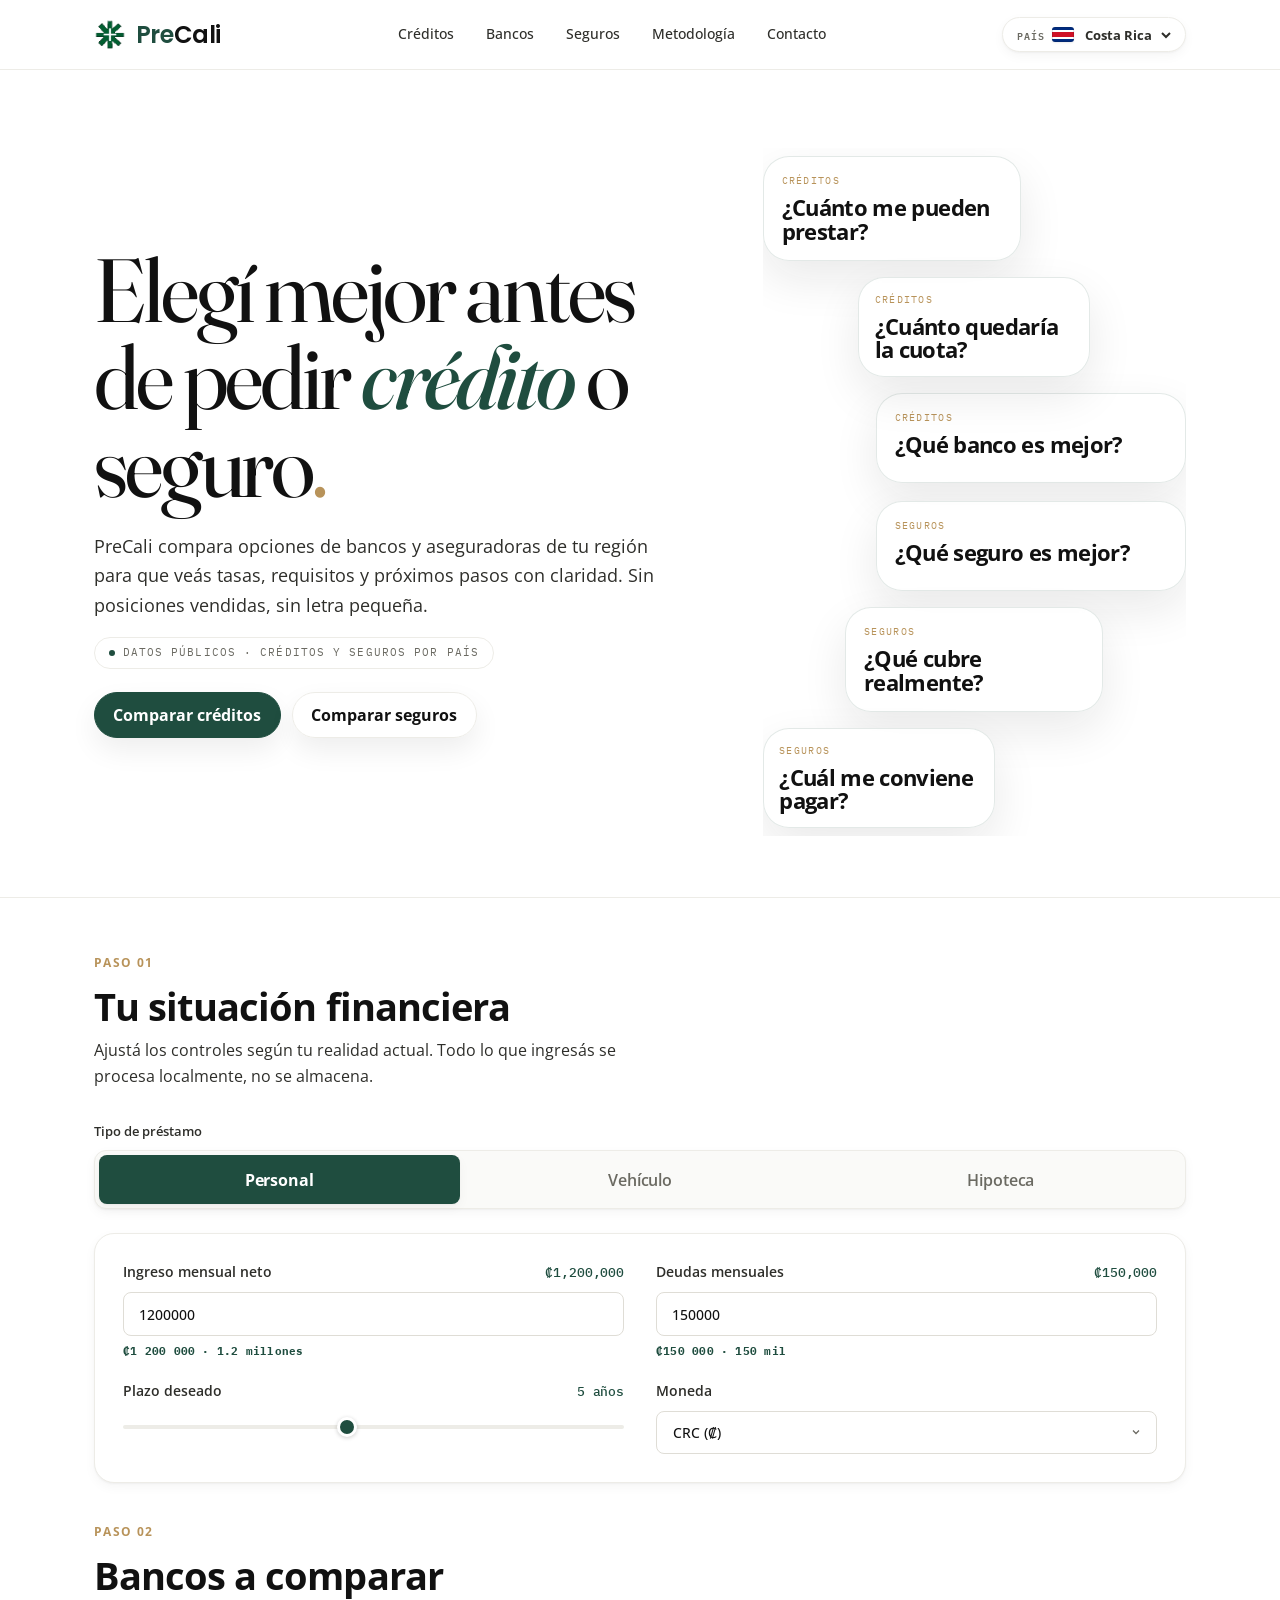
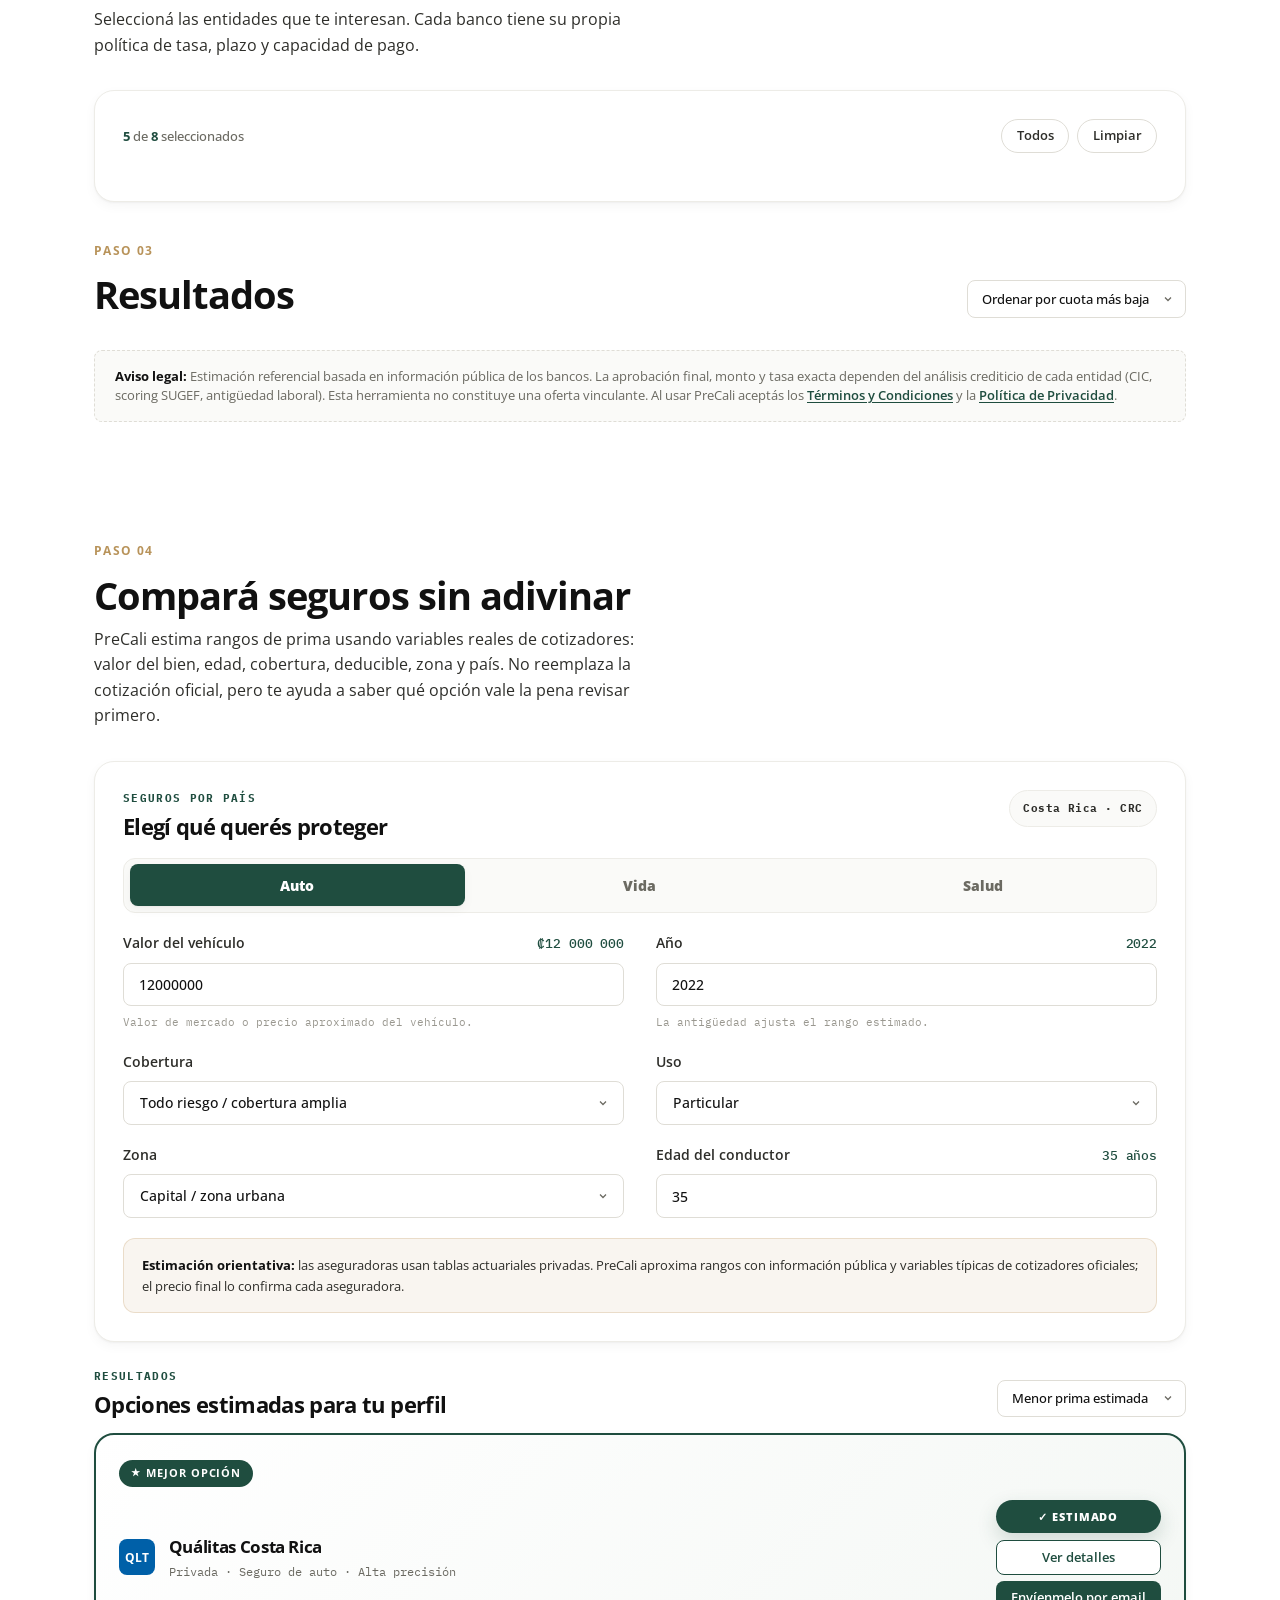
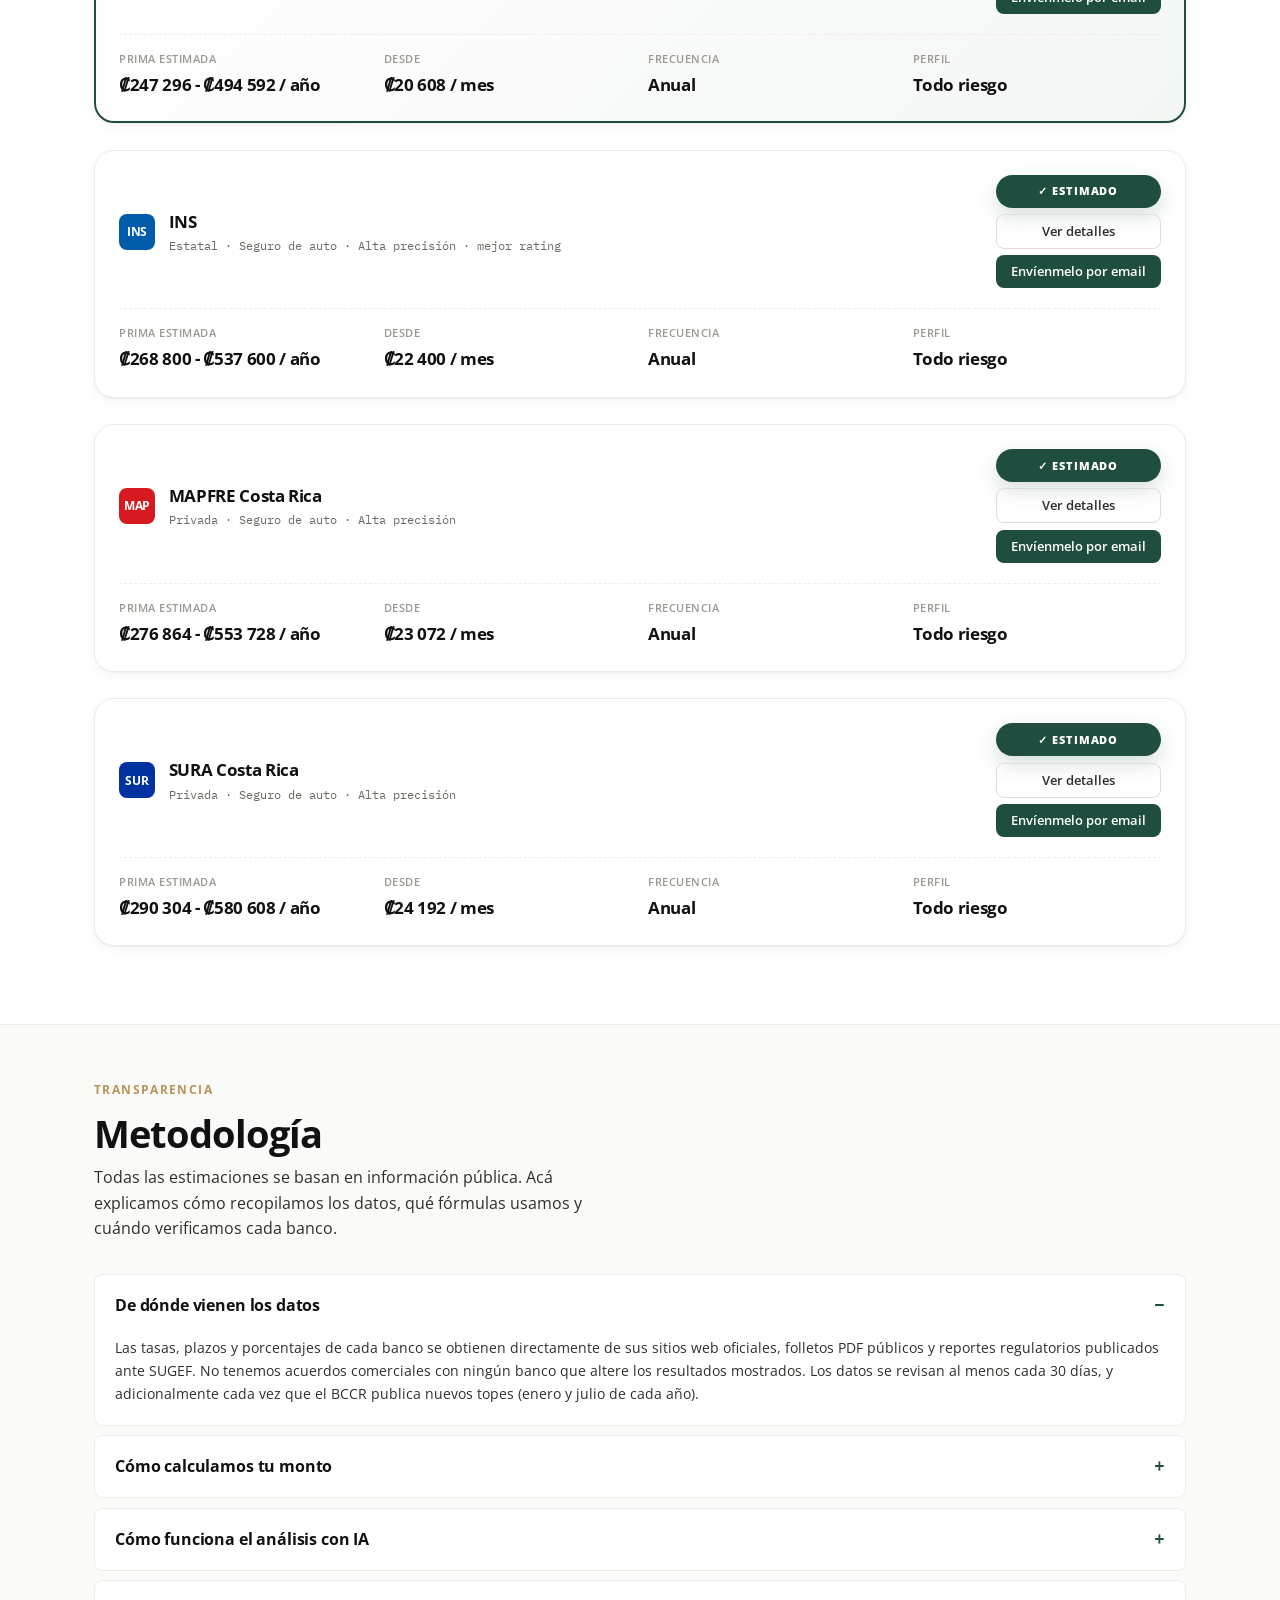
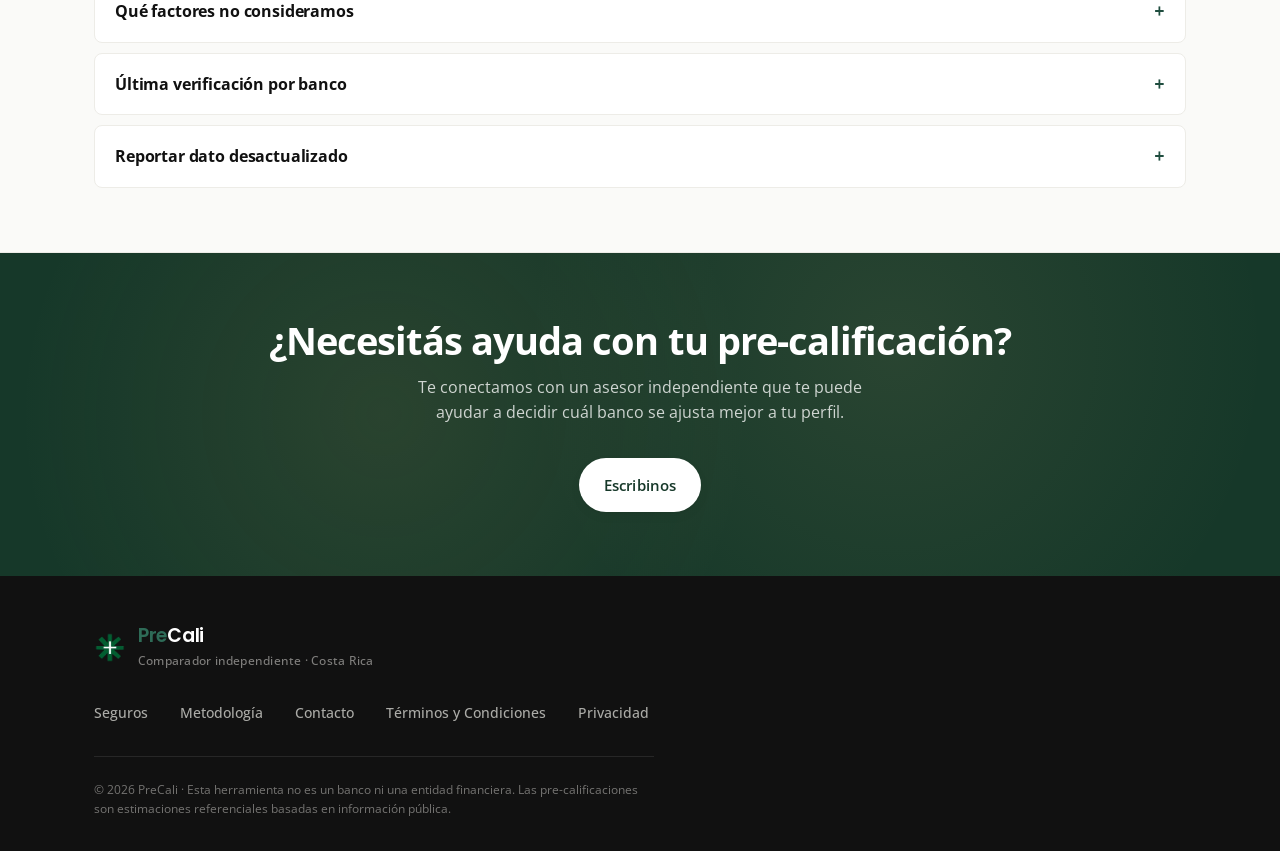
==== commit 1418d50e: "Polish insurance calculator and manual credit inputs" ====
--- a/index.html
+++ b/index.html
@@ -27,7 +27,7 @@
   <link rel="preconnect" href="https://fonts.googleapis.com" />
   <link rel="preconnect" href="https://fonts.gstatic.com" crossorigin />
   <link href="https://fonts.googleapis.com/css2?family=Fraunces:opsz,wght@9..144,400;9..144,500;9..144,600&family=Open+Sans:ital,wght@0,400;0,500;0,600;0,700;0,800;1,700;1,800&family=Poppins:wght@500;600;700&family=IBM+Plex+Mono:wght@400;500&display=swap" rel="stylesheet" />
-  <link rel="stylesheet" href="styles.css?v=20260610-seguros1" />
+  <link rel="stylesheet" href="styles.css?v=20260611-seguros-credit-ui1" />
   <link rel="icon" type="image/x-icon" href="favicon.ico" />
   <link rel="icon" type="image/png" sizes="32x32" href="favicon.png" />
   <link rel="icon" type="image/webp" href="favicon.webp" />
@@ -166,7 +166,8 @@
                 <label>Ingreso mensual neto</label>
                 <span id="o-ingreso" class="field-value">₡1,200,000</span>
               </div>
-              <input type="range" id="ingreso" min="200000" max="10000000" step="100000" value="1200000" />
+              <input type="number" id="ingreso" class="input-text amount-input" min="0" max="10000000" step="100000" value="1200000" inputmode="numeric" />
+              <div id="h-ingreso" class="field-hint amount-helper">₡1 200 000 · 1.2 millones</div>
             </div>
 
             <div class="field">
@@ -174,7 +175,8 @@
                 <label>Deudas mensuales</label>
                 <span id="o-deudas" class="field-value">₡150,000</span>
               </div>
-              <input type="range" id="deudas" min="0" max="10000000" step="50000" value="150000" />
+              <input type="number" id="deudas" class="input-text amount-input" min="0" max="10000000" step="50000" value="150000" inputmode="numeric" />
+              <div id="h-deudas" class="field-hint amount-helper">₡150 000 · 150 mil</div>
             </div>
 
             <div class="field">
@@ -199,7 +201,8 @@
                 <label>Prima / enganche disponible</label>
                 <span id="o-prima" class="field-value">₡5,000,000</span>
               </div>
-              <input type="range" id="prima" min="0" max="50000000" step="500000" value="5000000" />
+              <input type="number" id="prima" class="input-text amount-input" min="0" max="50000000" step="500000" value="5000000" inputmode="numeric" />
+              <div id="h-prima" class="field-hint amount-helper">₡5 000 000 · 5 millones</div>
             </div>
           </div>
         </div>
@@ -472,10 +475,10 @@
     <span>Arriba</span>
   </button>
 
-  <script src="data.js?v=20260610-seguros1"></script>
-  <script src="data-aseguradoras.js?v=20260610-seguros1"></script>
-  <script src="app.js?v=20260610-seguros1"></script>
-  <script src="seguros.js?v=20260610-seguros1"></script>
+  <script src="data.js?v=20260611-seguros-credit-ui1"></script>
+  <script src="data-aseguradoras.js?v=20260611-seguros-credit-ui1"></script>
+  <script src="app.js?v=20260611-seguros-credit-ui1"></script>
+  <script src="seguros.js?v=20260611-seguros-credit-ui1"></script>
 </body>
 </html>
 
--- a/styles.css
+++ b/styles.css
@@ -654,6 +654,20 @@
   color: var(--ink-tertiary);
   margin-top: 0.5rem;
   font-family: var(--font-mono);
+}
+
+.amount-input {
+  min-height: 44px;
+  font-weight: 600;
+}
+
+.amount-helper {
+  margin-top: 0.45rem;
+  color: var(--emerald);
+  font-family: var(--font-mono);
+  font-size: 11px;
+  font-weight: 800;
+  letter-spacing: 0.02em;
 }
 
 /* Sliders */
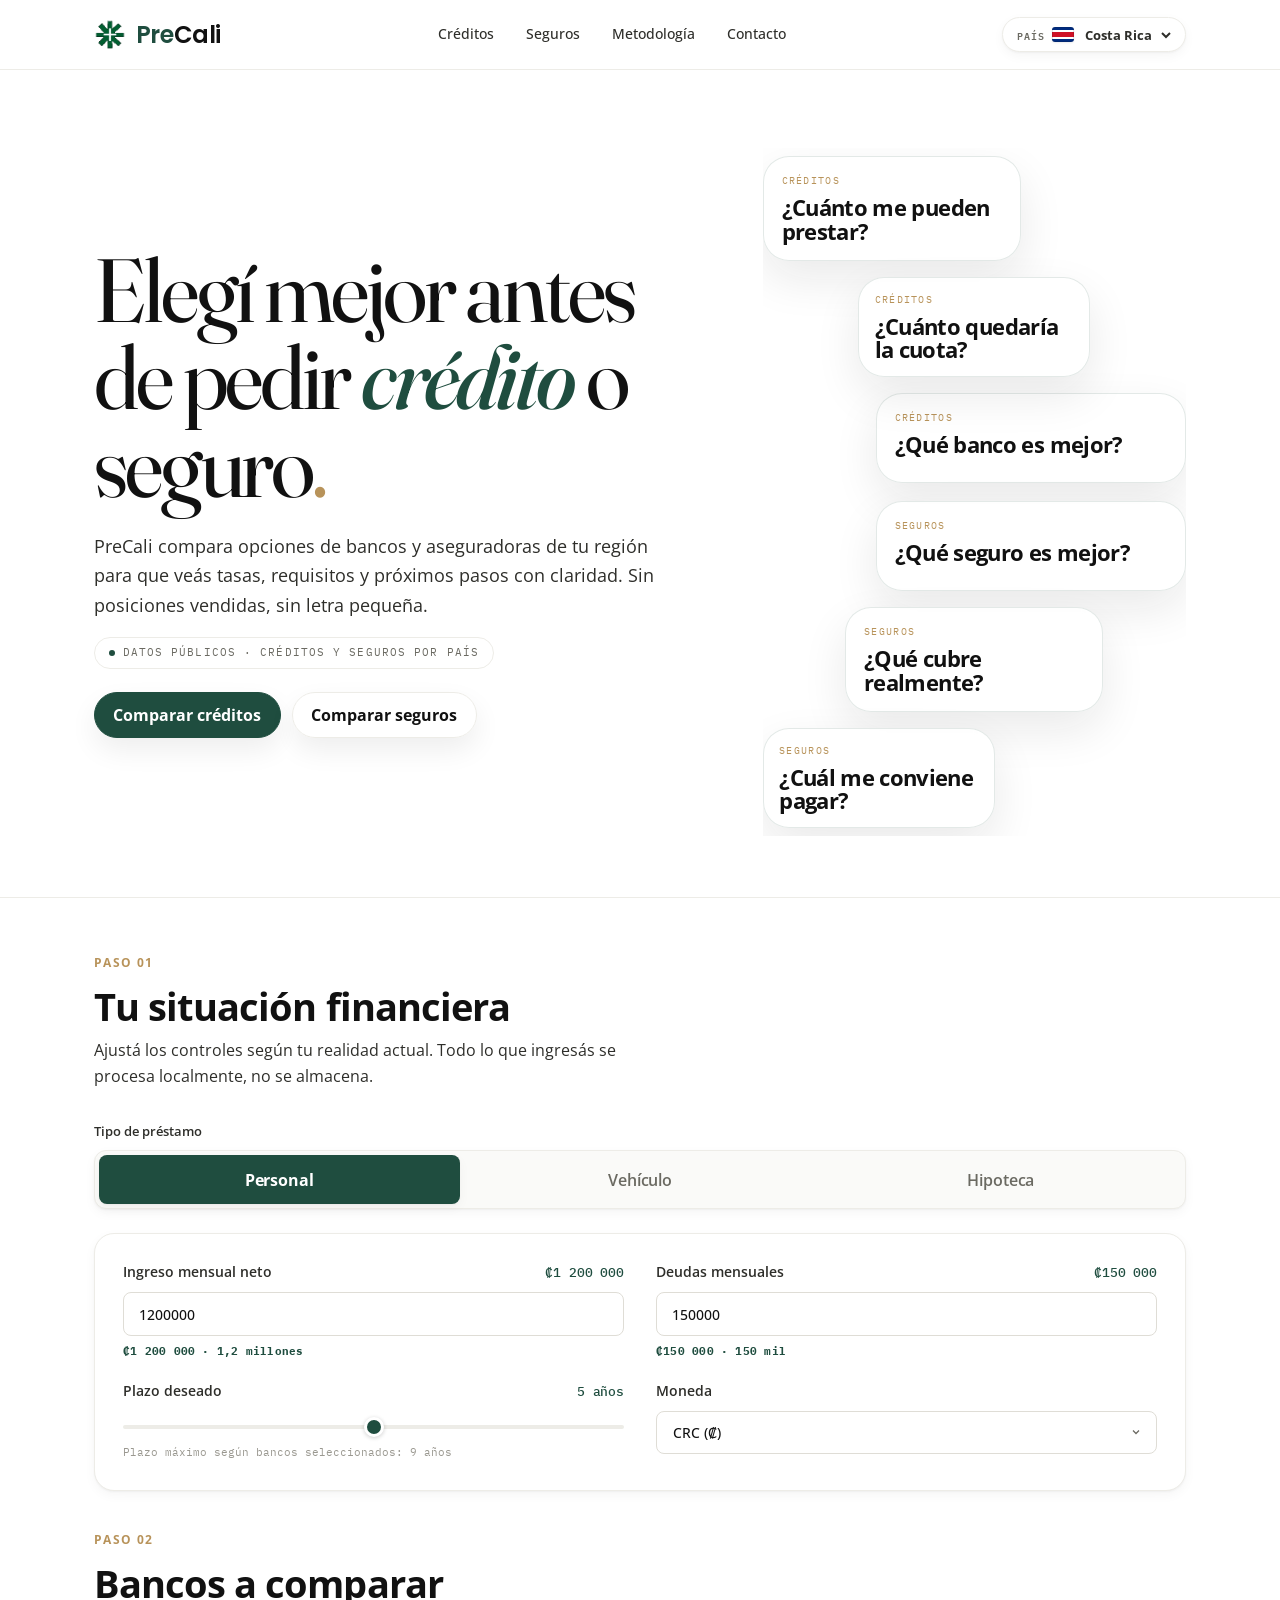
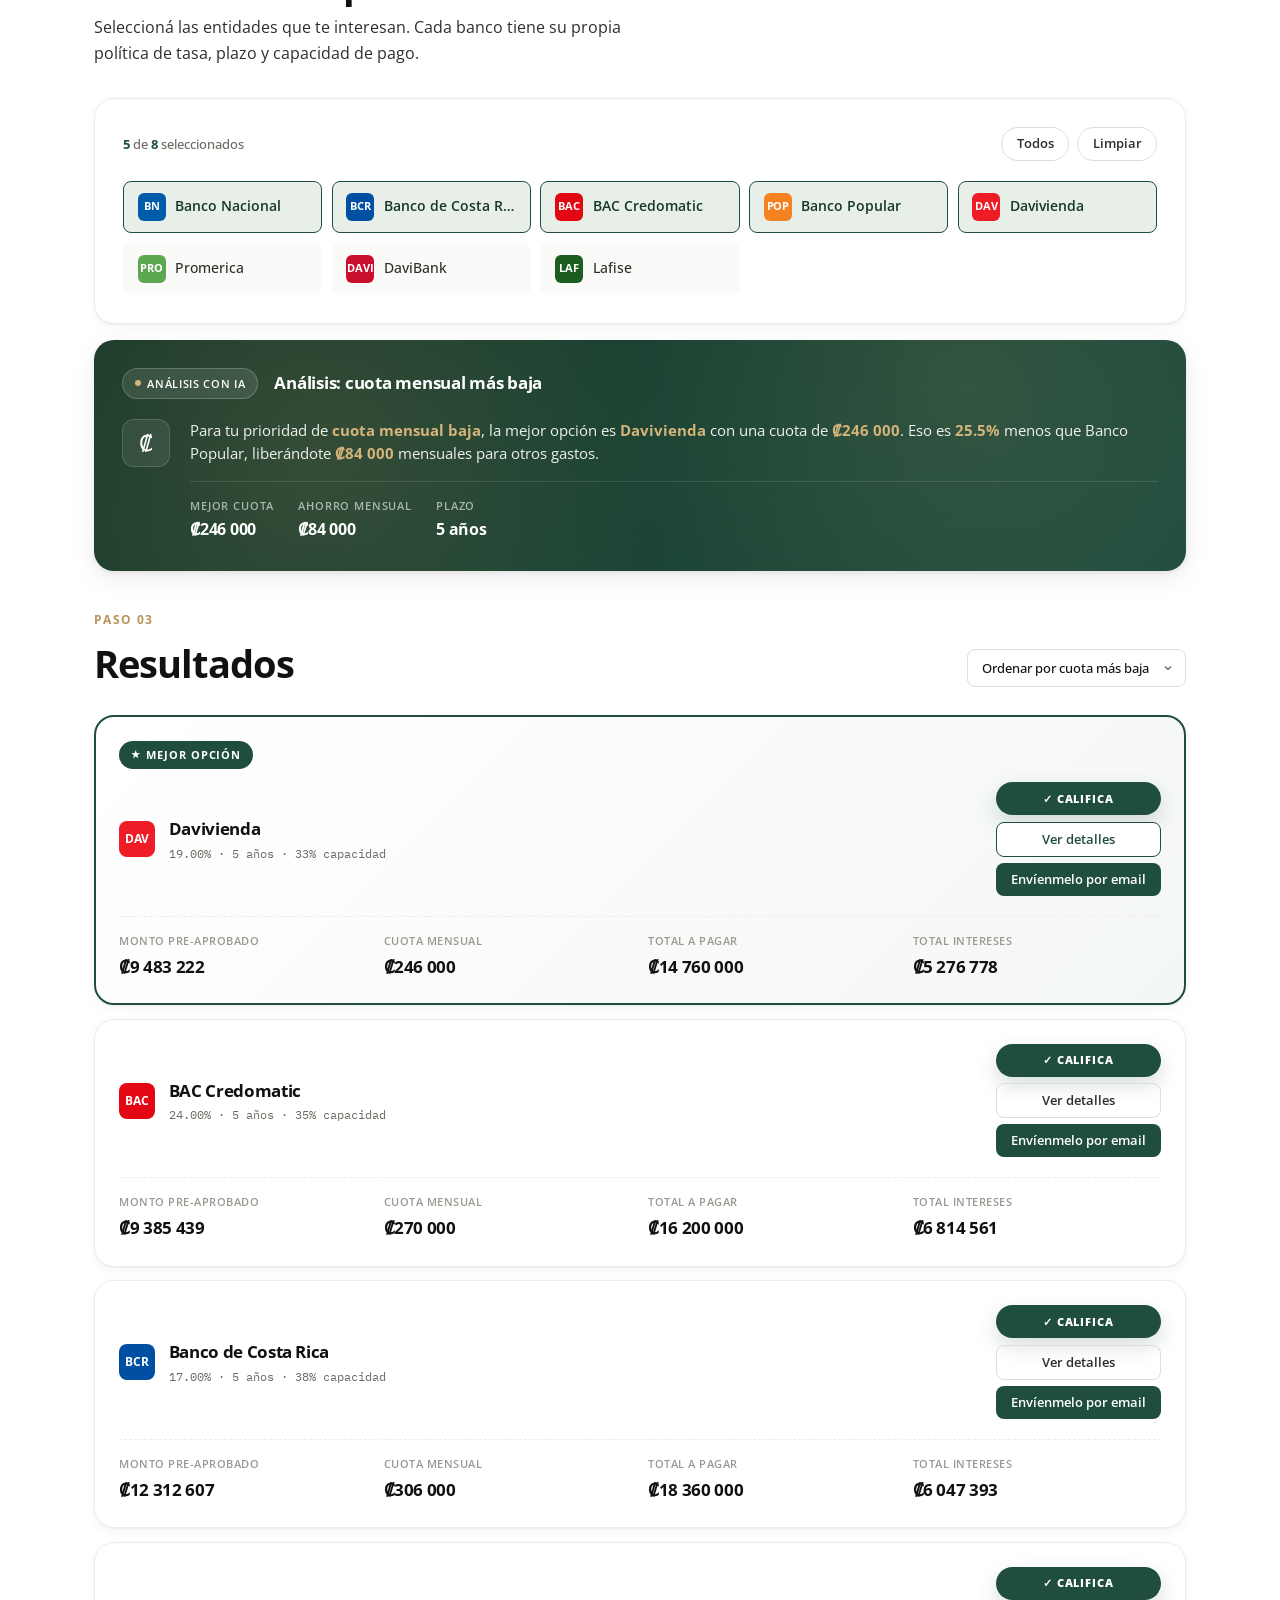
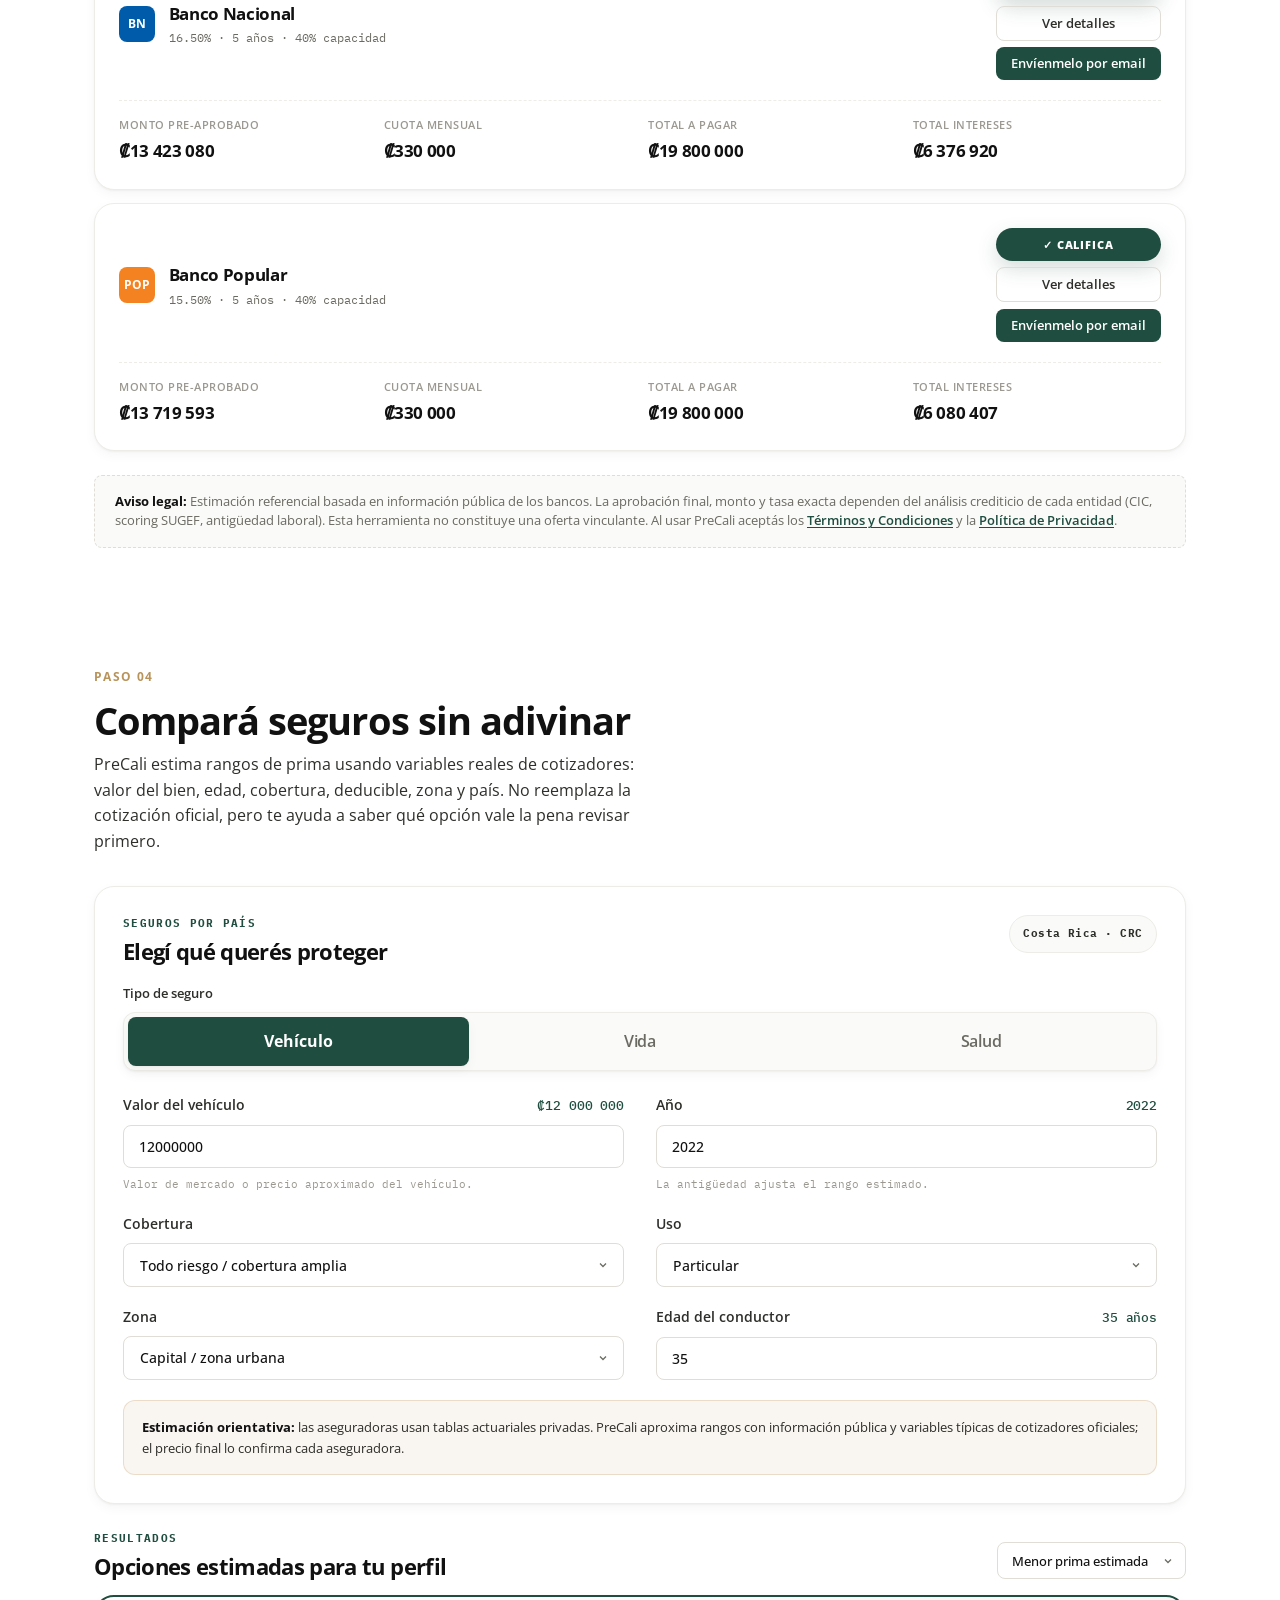
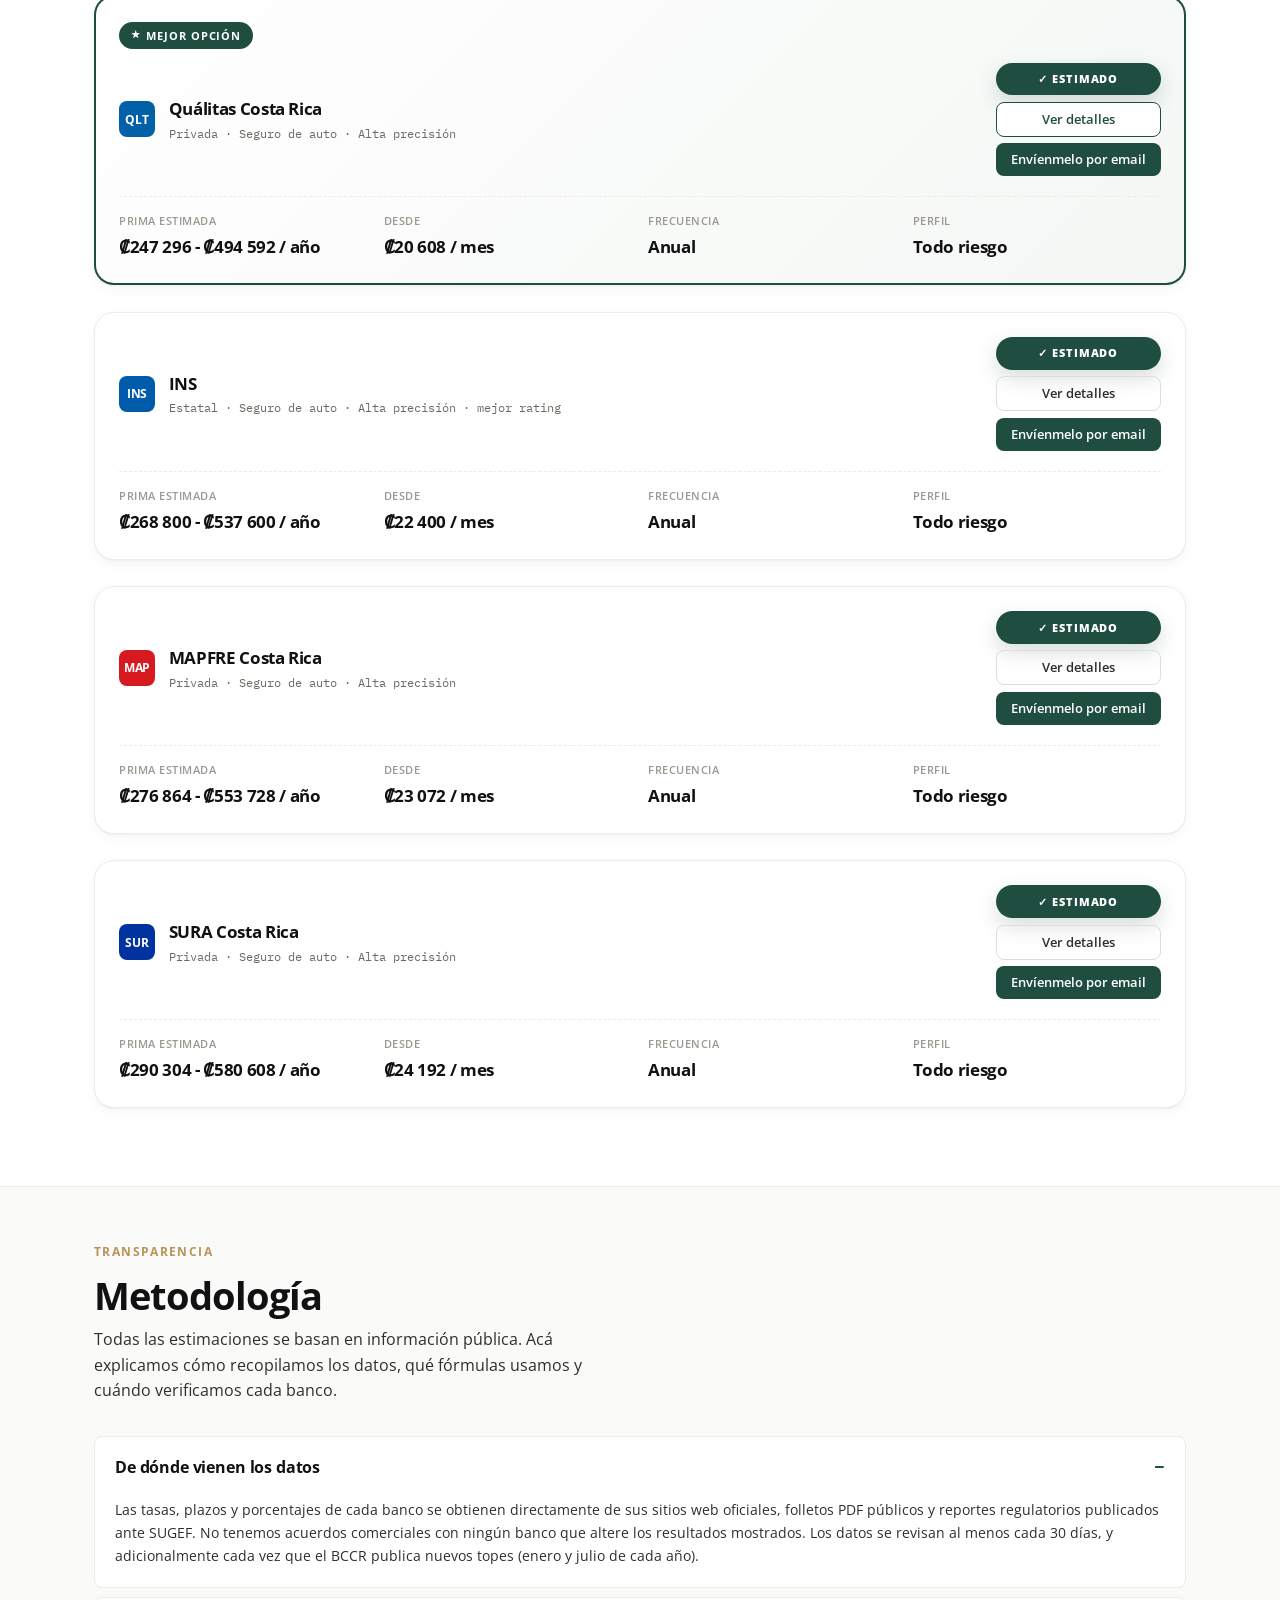
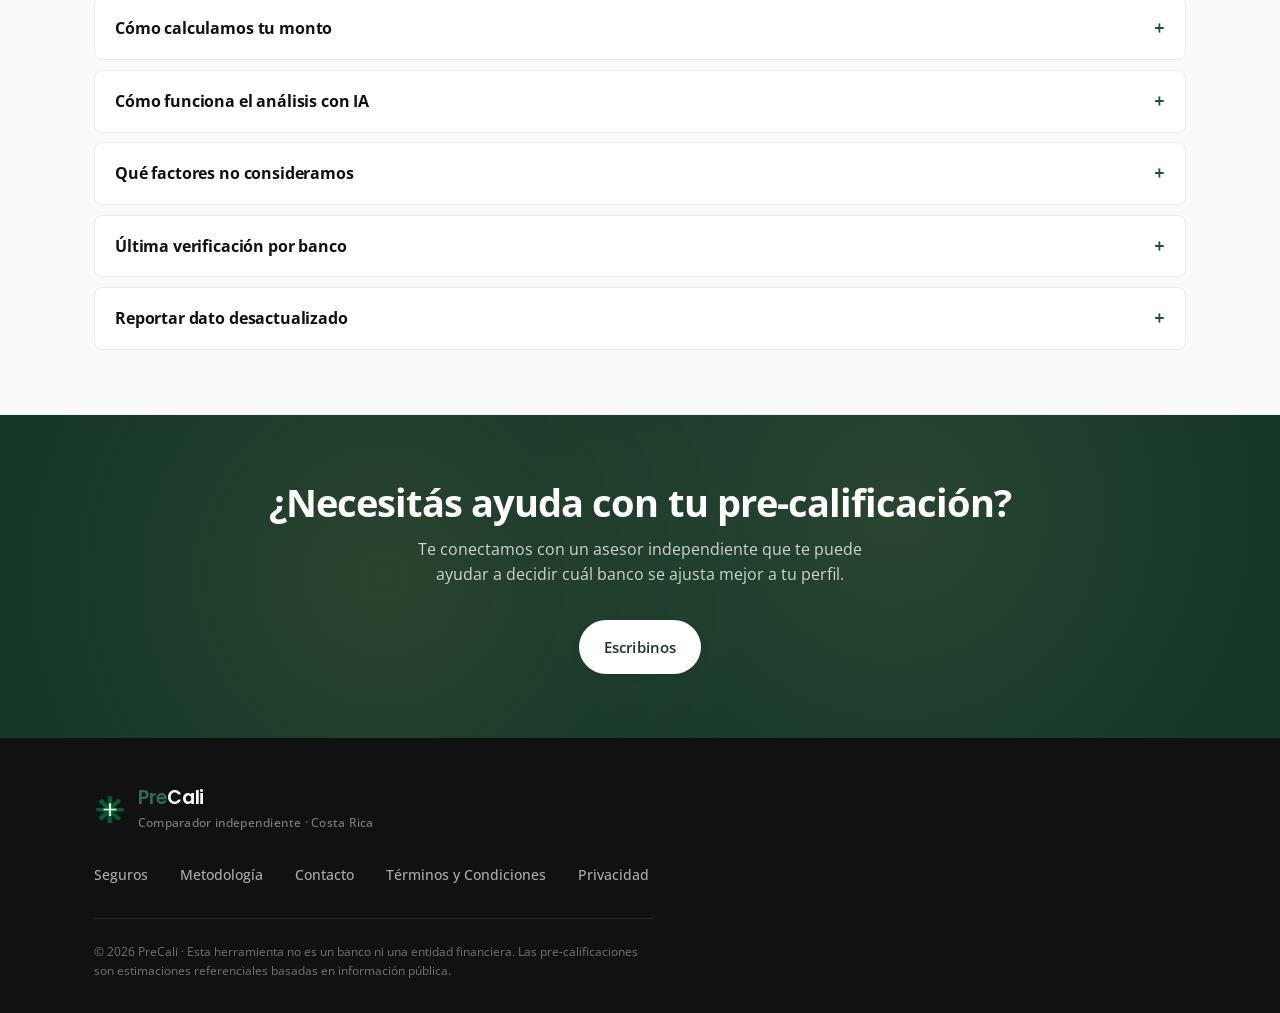
==== commit 385da126: "Fix bank rendering and align insurance UI" ====
--- a/index.html
+++ b/index.html
@@ -27,7 +27,7 @@
   <link rel="preconnect" href="https://fonts.googleapis.com" />
   <link rel="preconnect" href="https://fonts.gstatic.com" crossorigin />
   <link href="https://fonts.googleapis.com/css2?family=Fraunces:opsz,wght@9..144,400;9..144,500;9..144,600&family=Open+Sans:ital,wght@0,400;0,500;0,600;0,700;0,800;1,700;1,800&family=Poppins:wght@500;600;700&family=IBM+Plex+Mono:wght@400;500&display=swap" rel="stylesheet" />
-  <link rel="stylesheet" href="styles.css?v=20260611-seguros-credit-ui1" />
+  <link rel="stylesheet" href="styles.css?v=20260612-insurance-ui1" />
   <link rel="icon" type="image/x-icon" href="favicon.ico" />
   <link rel="icon" type="image/png" sizes="32x32" href="favicon.png" />
   <link rel="icon" type="image/webp" href="favicon.webp" />
@@ -66,7 +66,6 @@
       </a>
       <nav class="nav-links">
         <a href="#calculadora">Créditos</a>
-        <a href="#bancos">Bancos</a>
         <a href="#seguros">Seguros</a>
         <a href="#metodologia">Metodología</a>
         <a href="#contacto">Contacto</a>
@@ -279,10 +278,17 @@
             <div class="insurance-country-pill" id="insurance-country-pill">Costa Rica</div>
           </div>
 
+          <label class="tabs-label">Tipo de seguro</label>
           <div class="insurance-tabs" role="tablist" aria-label="Tipo de seguro">
-            <button type="button" class="insurance-tab active" data-insurance-type="auto">Auto</button>
-            <button type="button" class="insurance-tab" data-insurance-type="vida">Vida</button>
-            <button type="button" class="insurance-tab" data-insurance-type="salud">Salud</button>
+            <button type="button" class="insurance-tab active" data-insurance-type="auto">
+              <span class="tab-label">Vehículo</span>
+            </button>
+            <button type="button" class="insurance-tab" data-insurance-type="vida">
+              <span class="tab-label">Vida</span>
+            </button>
+            <button type="button" class="insurance-tab" data-insurance-type="salud">
+              <span class="tab-label">Salud</span>
+            </button>
           </div>
 
           <form id="insurance-form" class="insurance-form" autocomplete="off">
@@ -475,10 +481,10 @@
     <span>Arriba</span>
   </button>
 
-  <script src="data.js?v=20260611-seguros-credit-ui1"></script>
-  <script src="data-aseguradoras.js?v=20260611-seguros-credit-ui1"></script>
-  <script src="app.js?v=20260611-seguros-credit-ui1"></script>
-  <script src="seguros.js?v=20260611-seguros-credit-ui1"></script>
+  <script src="data.js?v=20260612-insurance-ui1"></script>
+  <script src="data-aseguradoras.js?v=20260612-insurance-ui1"></script>
+  <script src="app.js?v=20260612-insurance-ui1"></script>
+  <script src="seguros.js?v=20260612-insurance-ui1"></script>
 </body>
 </html>
 
--- a/styles.css
+++ b/styles.css
@@ -2275,9 +2275,12 @@
 .insurance-kicker, .insurance-results-head .section-eyebrow { display: block; margin-bottom: 0.4rem; font-family: var(--font-mono); color: var(--emerald); font-size: 11px; font-weight: 700; letter-spacing: 0.12em; text-transform: uppercase; }
 .insurance-tool-head h3, .insurance-results-head h3 { margin: 0; font-size: 22px; line-height: 1.15; letter-spacing: -0.03em; }
 .insurance-country-pill { flex-shrink: 0; padding: 0.55rem 0.85rem; border-radius: 999px; border: 1px solid var(--gray-100); background: var(--off-white); color: var(--ink-soft); font-family: var(--font-mono); font-size: 11px; font-weight: 700; letter-spacing: 0.04em; }
-.insurance-tabs { display: grid; grid-template-columns: repeat(3, 1fr); gap: 0.45rem; padding: 0.35rem; margin-bottom: 1.25rem; background: var(--off-white); border: 1px solid var(--gray-100); border-radius: var(--r-lg); }
-.insurance-tab { border: 0; border-radius: calc(var(--r-lg) - 4px); padding: 0.72rem 0.8rem; background: transparent; color: var(--ink-muted); font-family: var(--font-body); font-size: 14px; font-weight: 800; cursor: pointer; transition: background 0.18s ease, color 0.18s ease, box-shadow 0.18s ease; }
+.insurance-tabs { display: flex; gap: 0; padding: 4px; margin-bottom: 1.5rem; background: var(--off-white); border: 1px solid var(--gray-100); border-radius: var(--r-lg); box-shadow: var(--shadow-soft); }
+.insurance-tab { flex: 1; display: flex; align-items: center; justify-content: center; border: 0; border-radius: calc(var(--r-lg) - 4px); padding: 0.85rem 1rem; background: transparent; color: var(--ink-muted); font-family: var(--font-body); cursor: pointer; transition: background 0.18s ease, color 0.18s ease, box-shadow 0.18s ease; }
+.insurance-tab .tab-label { font-family: var(--font-body); font-weight: 600; font-size: 15.5px; letter-spacing: -0.005em; }
+.insurance-tab:hover { color: var(--ink); }
 .insurance-tab.active { background: var(--emerald); color: var(--white); box-shadow: var(--shadow-soft); }
+.insurance-tab.active .tab-label { font-weight: 700; }
 .insurance-form .input-text { min-height: 42px; }
 .insurance-disclaimer { margin-top: 1.25rem; padding: 1rem 1.1rem; border-radius: var(--r-lg); border: 1px solid rgba(181, 131, 64, 0.22); background: rgba(181, 131, 64, 0.08); color: var(--ink-soft); font-size: 13px; line-height: 1.6; }
 .insurance-disclaimer strong { color: var(--ink); }
@@ -2311,7 +2314,7 @@
   .insurance-result-actions, .insurance-result-actions .btn-detail { width: 100%; }
 }
 @media (max-width: 520px) {
-  .insurance-tabs { grid-template-columns: 1fr; }
+  .insurance-tabs { flex-direction: column; }
   .insurance-tool { padding: 1.25rem; }
 }
 
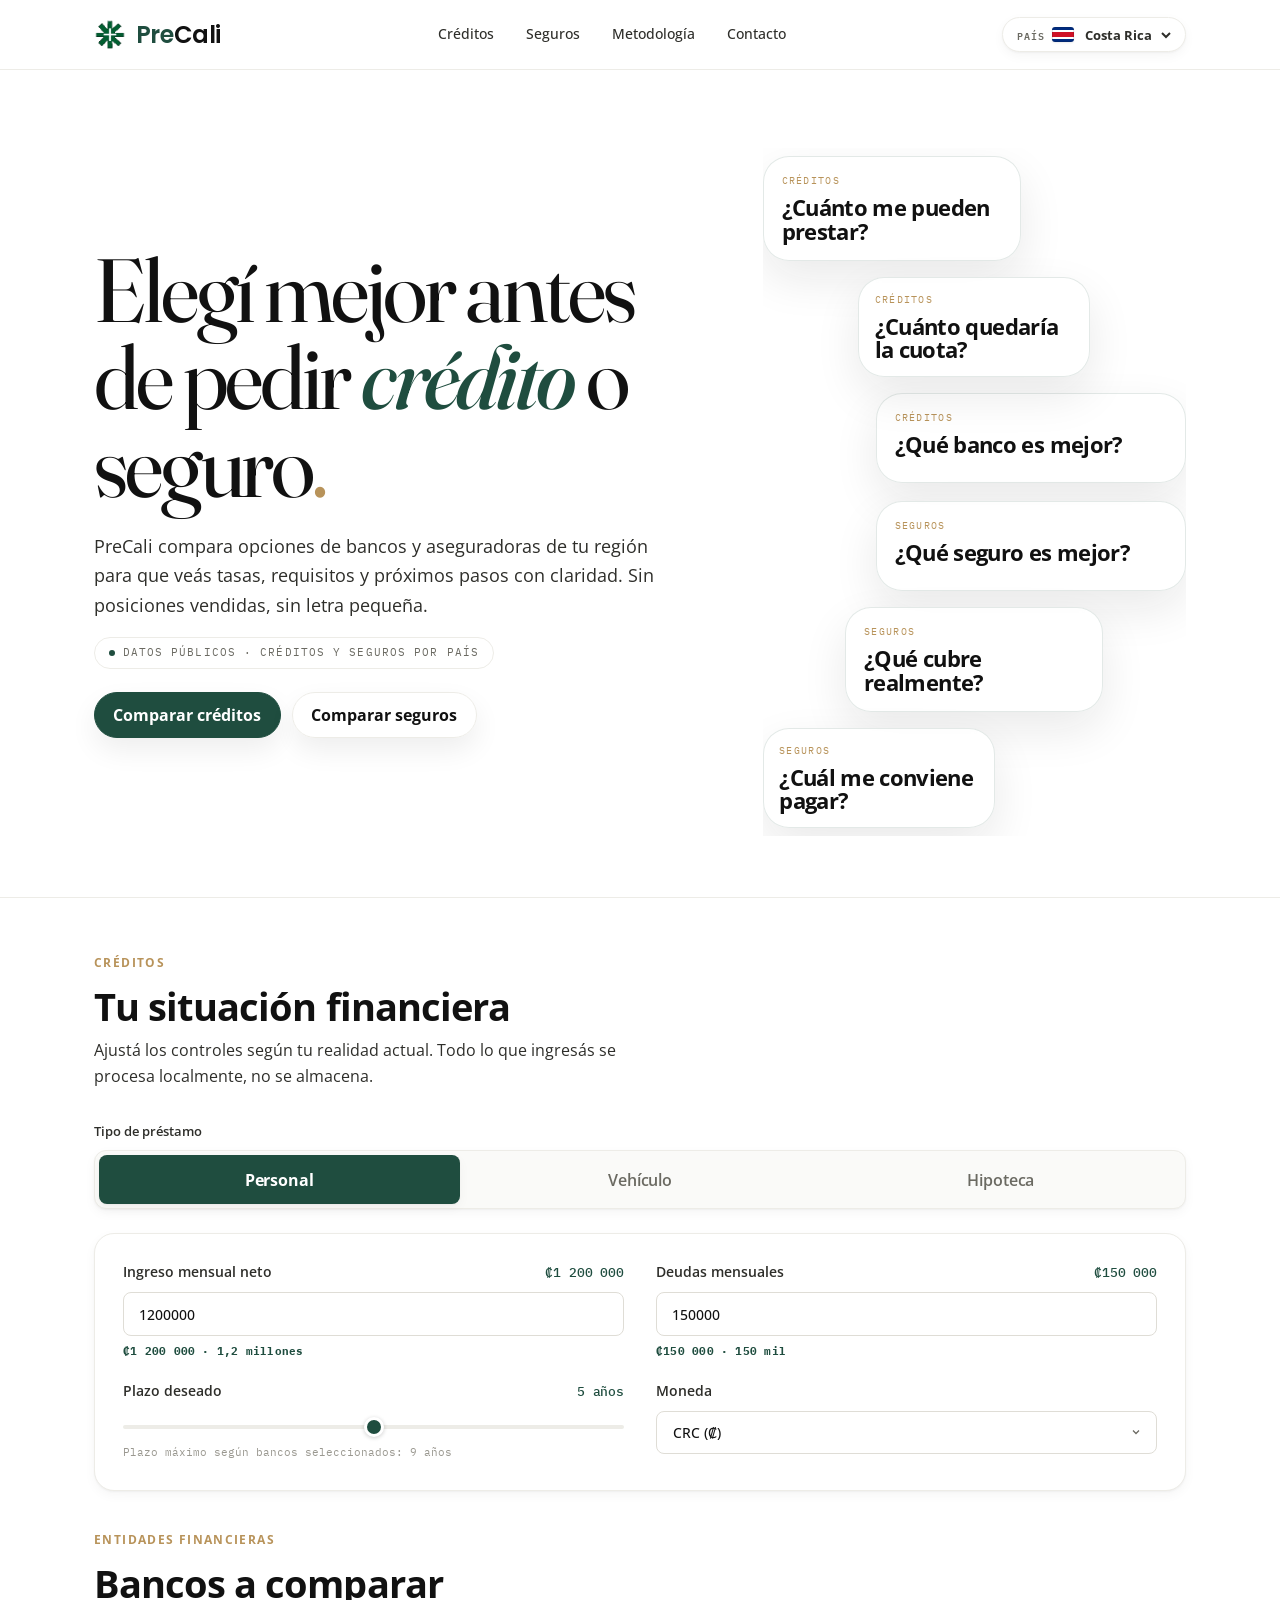
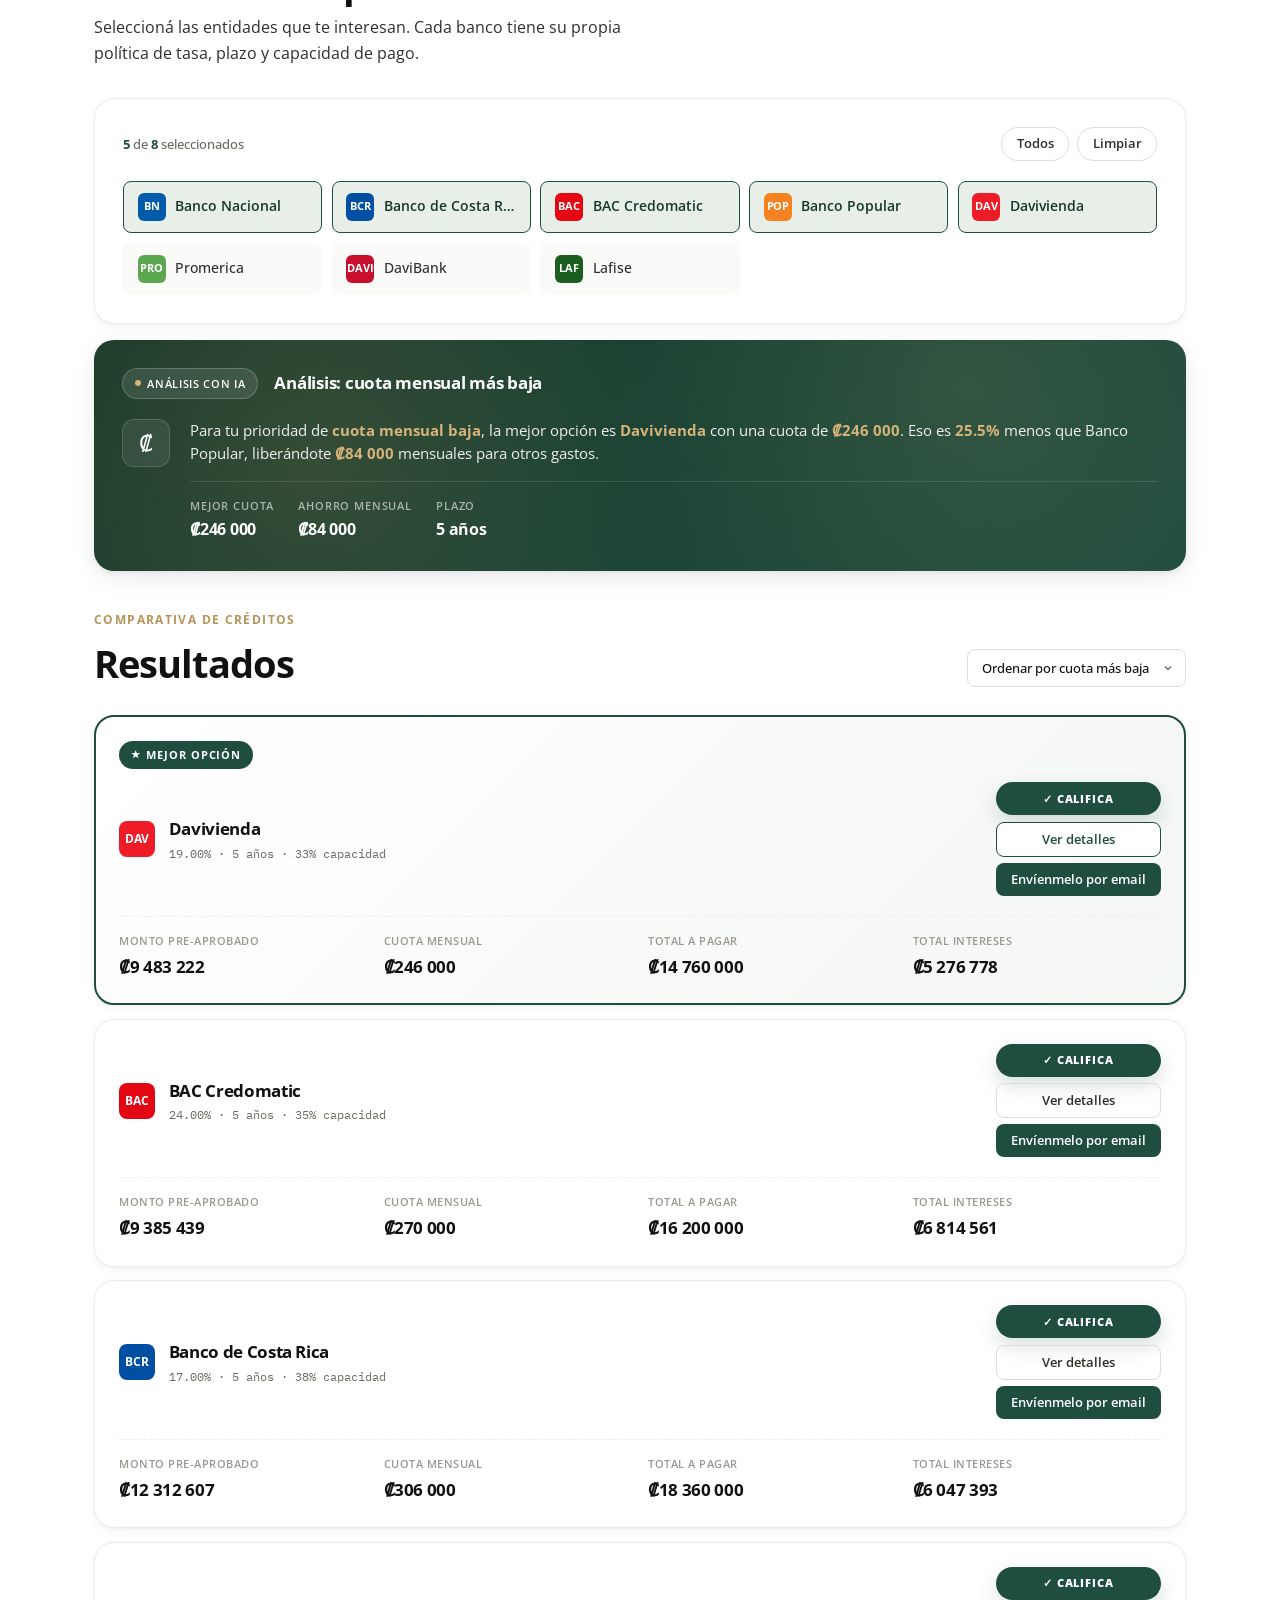
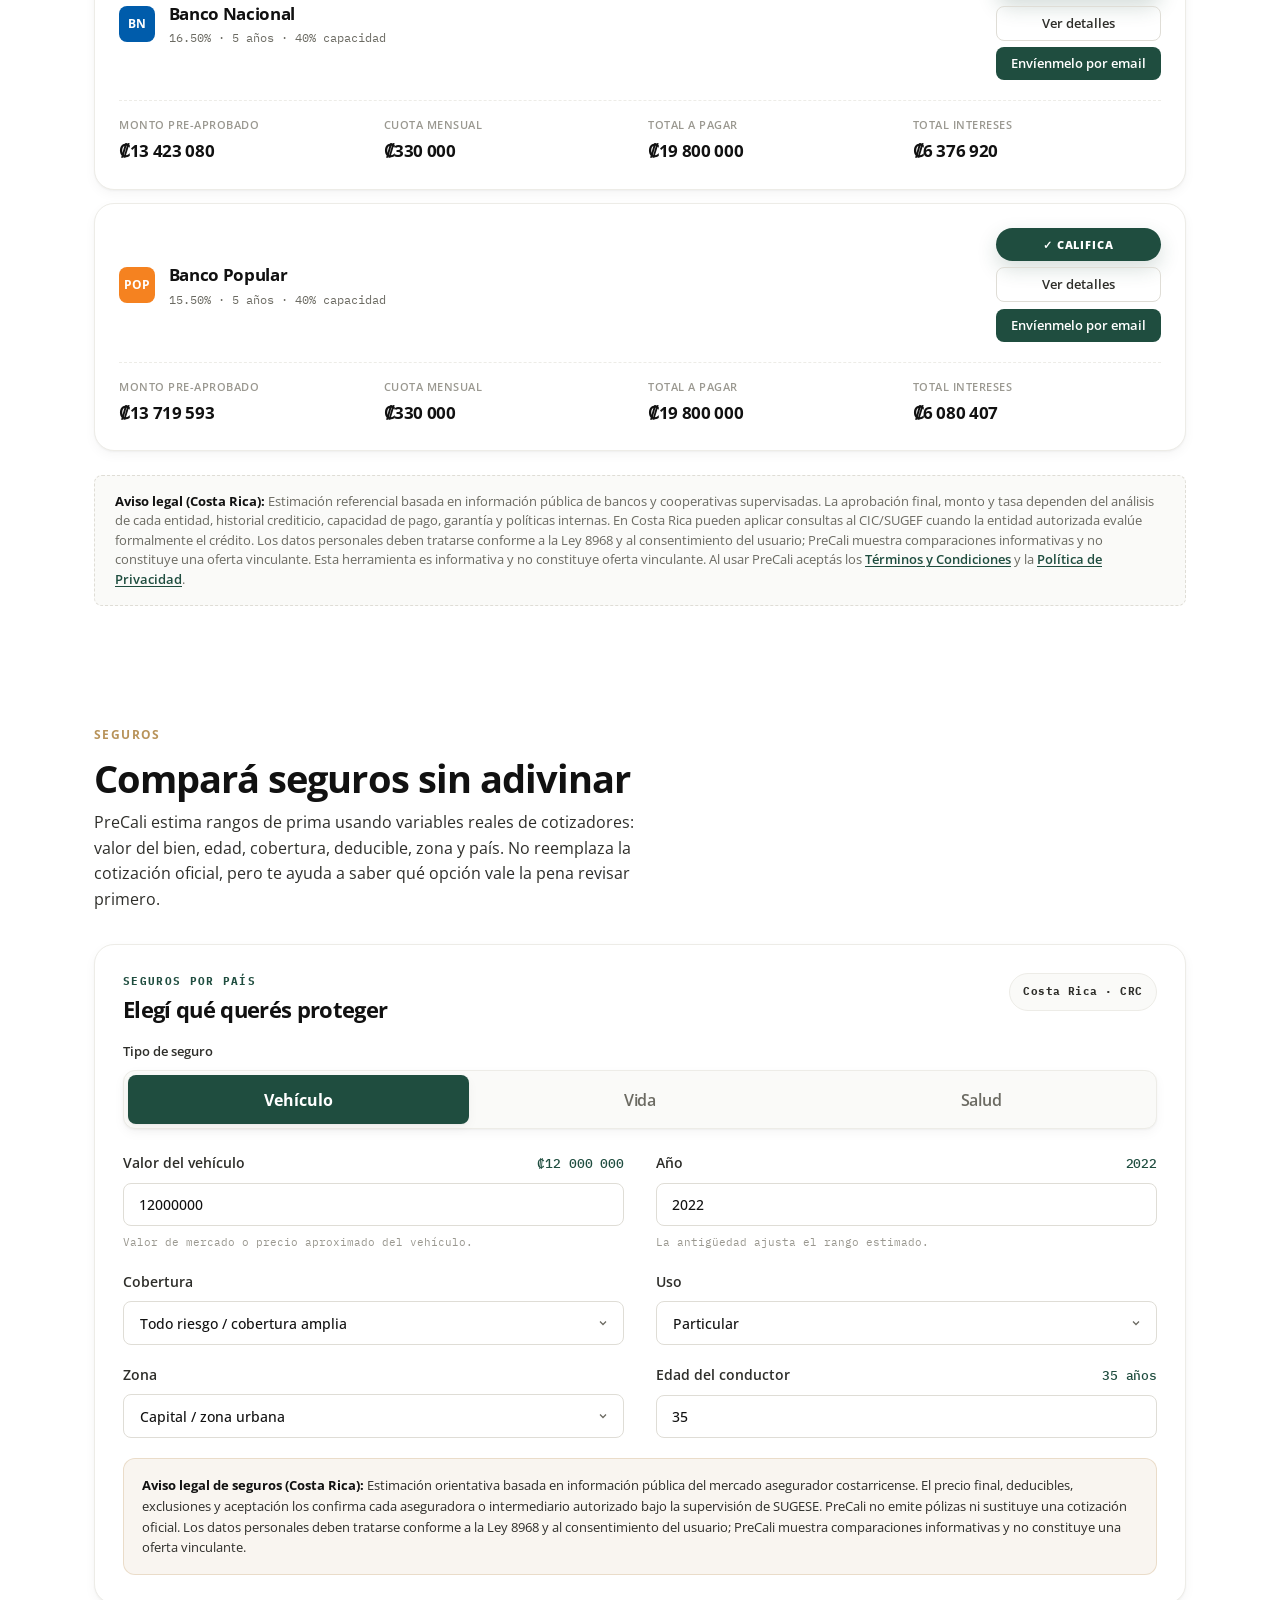
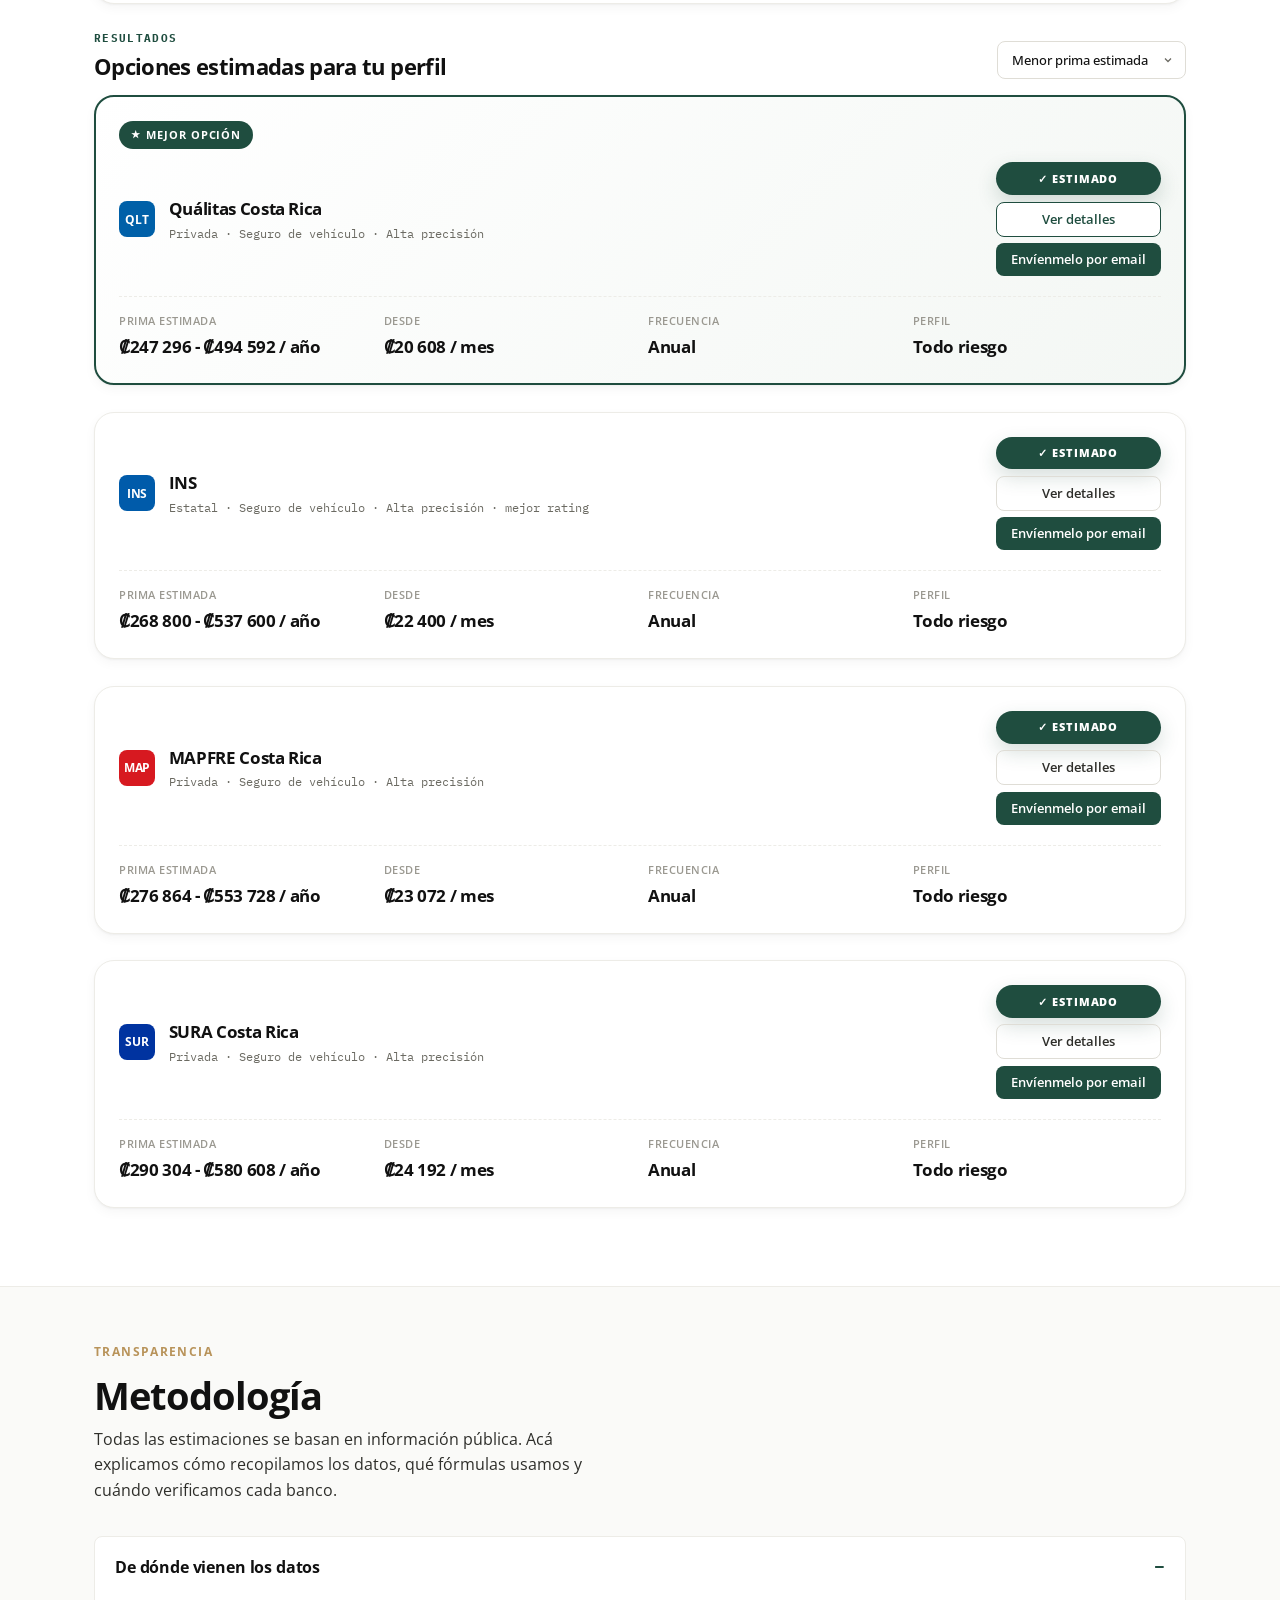
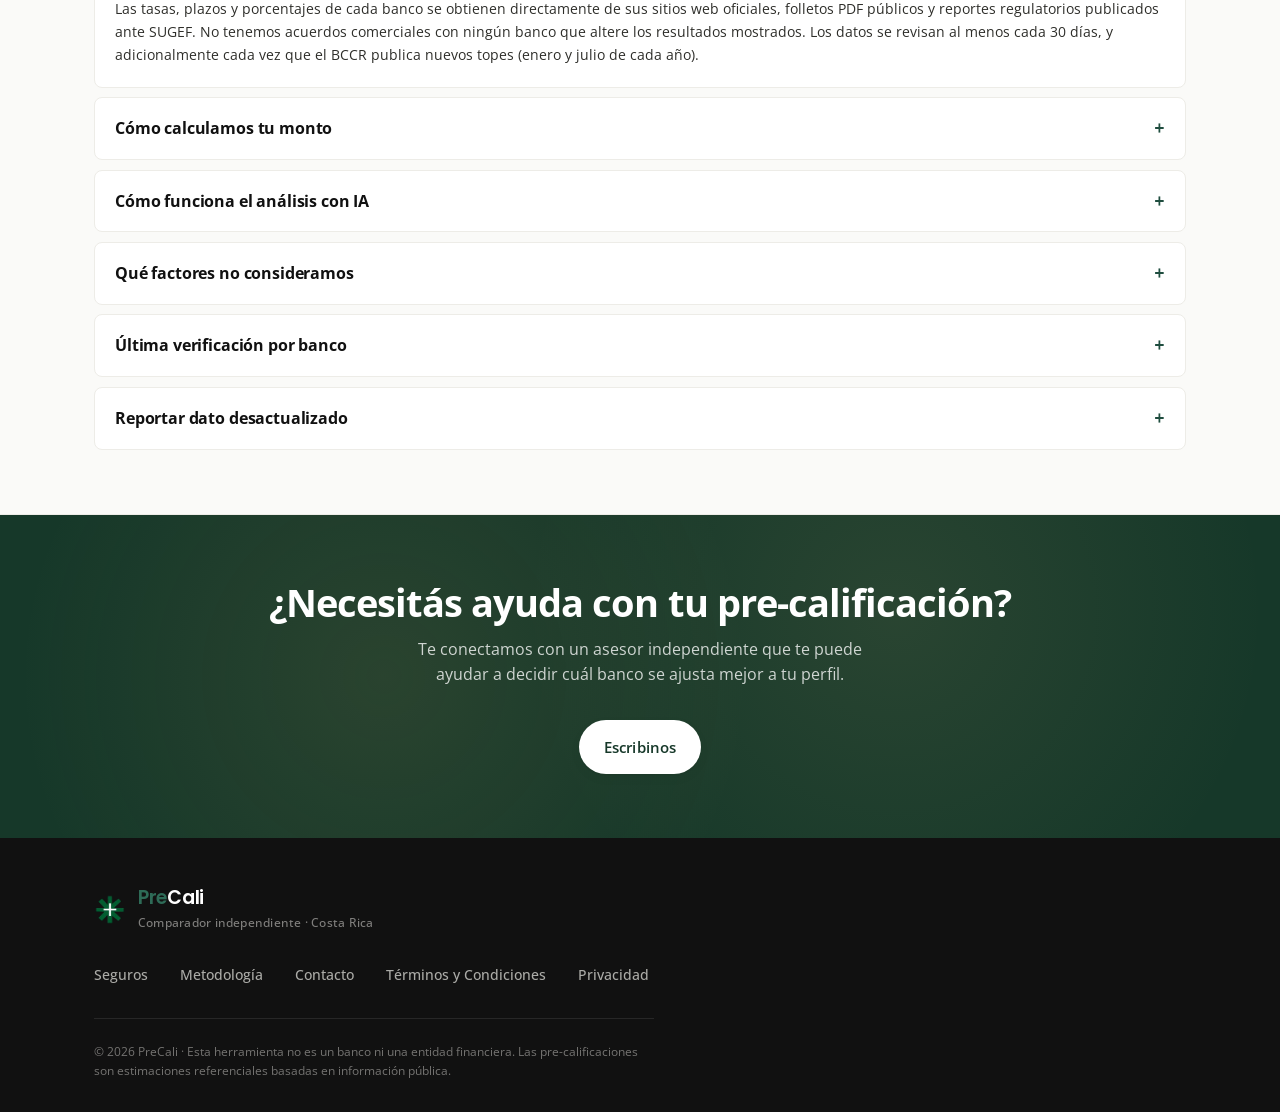
==== commit 23485bca: "Polish regional credits and insurance experience" ====
--- a/index.html
+++ b/index.html
@@ -3,7 +3,7 @@
 <head>
   <meta charset="UTF-8" />
   <meta name="viewport" content="width=device-width, initial-scale=1.0" />
-  <title>PreCali — Compará préstamos de bancos costarricenses</title>
+  <title>PreCali — Compará créditos y seguros por país</title>
   <meta name="description" content="Pre-calificador financiero independiente. Compará préstamos personales, vehiculares e hipotecas entre los principales bancos de Costa Rica usando información pública oficial." />
   <meta name="keywords" content="préstamos Costa Rica, hipoteca, crédito vehicular, simulador, comparador bancos, BAC, BCR, Banco Nacional, Banco Popular, Davivienda, DaviBank, pre-calificación financiera" />
   <meta name="author" content="PreCali" />
@@ -27,7 +27,7 @@
   <link rel="preconnect" href="https://fonts.googleapis.com" />
   <link rel="preconnect" href="https://fonts.gstatic.com" crossorigin />
   <link href="https://fonts.googleapis.com/css2?family=Fraunces:opsz,wght@9..144,400;9..144,500;9..144,600&family=Open+Sans:ital,wght@0,400;0,500;0,600;0,700;0,800;1,700;1,800&family=Poppins:wght@500;600;700&family=IBM+Plex+Mono:wght@400;500&display=swap" rel="stylesheet" />
-  <link rel="stylesheet" href="styles.css?v=20260612-insurance-ui1" />
+  <link rel="stylesheet" href="styles.css?v=20260612-insurance-legal2" />
   <link rel="icon" type="image/x-icon" href="favicon.ico" />
   <link rel="icon" type="image/png" sizes="32x32" href="favicon.png" />
   <link rel="icon" type="image/webp" href="favicon.webp" />
@@ -141,7 +141,7 @@
 
     <section id="calculadora" class="calculator-section">
       <div class="container">
-        <div class="section-eyebrow">Paso 01</div>
+        <div class="section-eyebrow">Créditos</div>
         <h2 class="section-title">Tu situación financiera</h2>
         <p class="section-sub">Ajustá los controles según tu realidad actual. Todo lo que ingresás se procesa localmente, no se almacena.</p>
 
@@ -207,7 +207,7 @@
         </div>
 
         <div id="bancos" class="anchor-scroll"></div>
-        <div class="section-eyebrow" style="margin-top: 2.5rem;">Paso 02</div>
+        <div class="section-eyebrow" style="margin-top: 2.5rem;">Entidades financieras</div>
         <h2 class="section-title">Bancos a comparar</h2>
         <p class="section-sub">Seleccioná las entidades que te interesan. Cada banco tiene su propia política de tasa, plazo y capacidad de pago.</p>
 
@@ -244,7 +244,7 @@
           </div>
         </div>
 
-        <div class="section-eyebrow" style="margin-top: 2.5rem;">Paso 03</div>
+        <div class="section-eyebrow" style="margin-top: 2.5rem;">Comparativa de créditos</div>
         <div class="results-header">
           <h2 class="section-title">Resultados</h2>
           <select id="orden" class="select select-sm">
@@ -257,7 +257,7 @@
 
         <div id="results"></div>
 
-        <div class="disclaimer-box">
+        <div id="credit-legal-notice" class="disclaimer-box">
           <strong>Aviso legal:</strong> Estimación referencial basada en información pública de los bancos. La aprobación final, monto y tasa exacta dependen del análisis crediticio de cada entidad (CIC, scoring SUGEF, antigüedad laboral). Esta herramienta no constituye una oferta vinculante. Al usar PreCali aceptás los <a href="terminos.html">Términos y Condiciones</a> y la <a href="privacidad.html">Política de Privacidad</a>.
         </div>
       </div>
@@ -265,7 +265,7 @@
 
     <section id="seguros" class="insurance-section">
       <div class="container">
-        <div class="section-eyebrow">Paso 04</div>
+        <div class="section-eyebrow">Seguros</div>
         <h2 class="section-title">Compará seguros sin adivinar</h2>
         <p class="section-sub">PreCali estima rangos de prima usando variables reales de cotizadores: valor del bien, edad, cobertura, deducible, zona y país. No reemplaza la cotización oficial, pero te ayuda a saber qué opción vale la pena revisar primero.</p>
 
@@ -377,7 +377,7 @@
             </div>
           </form>
 
-          <div class="insurance-disclaimer"><strong>Estimación orientativa:</strong> las aseguradoras usan tablas actuariales privadas. PreCali aproxima rangos con información pública y variables típicas de cotizadores oficiales; el precio final lo confirma cada aseguradora.</div>
+          <div id="insurance-legal-notice" class="insurance-disclaimer"><strong>Estimación orientativa:</strong> las aseguradoras usan tablas actuariales privadas. PreCali aproxima rangos con información pública y variables típicas de cotizadores oficiales; el precio final lo confirma cada aseguradora.</div>
         </div>
 
         <div class="insurance-results-head">
@@ -481,10 +481,10 @@
     <span>Arriba</span>
   </button>
 
-  <script src="data.js?v=20260612-insurance-ui1"></script>
-  <script src="data-aseguradoras.js?v=20260612-insurance-ui1"></script>
-  <script src="app.js?v=20260612-insurance-ui1"></script>
-  <script src="seguros.js?v=20260612-insurance-ui1"></script>
+  <script src="data.js?v=20260612-insurance-legal2"></script>
+  <script src="data-aseguradoras.js?v=20260612-insurance-legal2"></script>
+  <script src="app.js?v=20260612-insurance-legal2"></script>
+  <script src="seguros.js?v=20260612-insurance-legal2"></script>
 </body>
 </html>
 
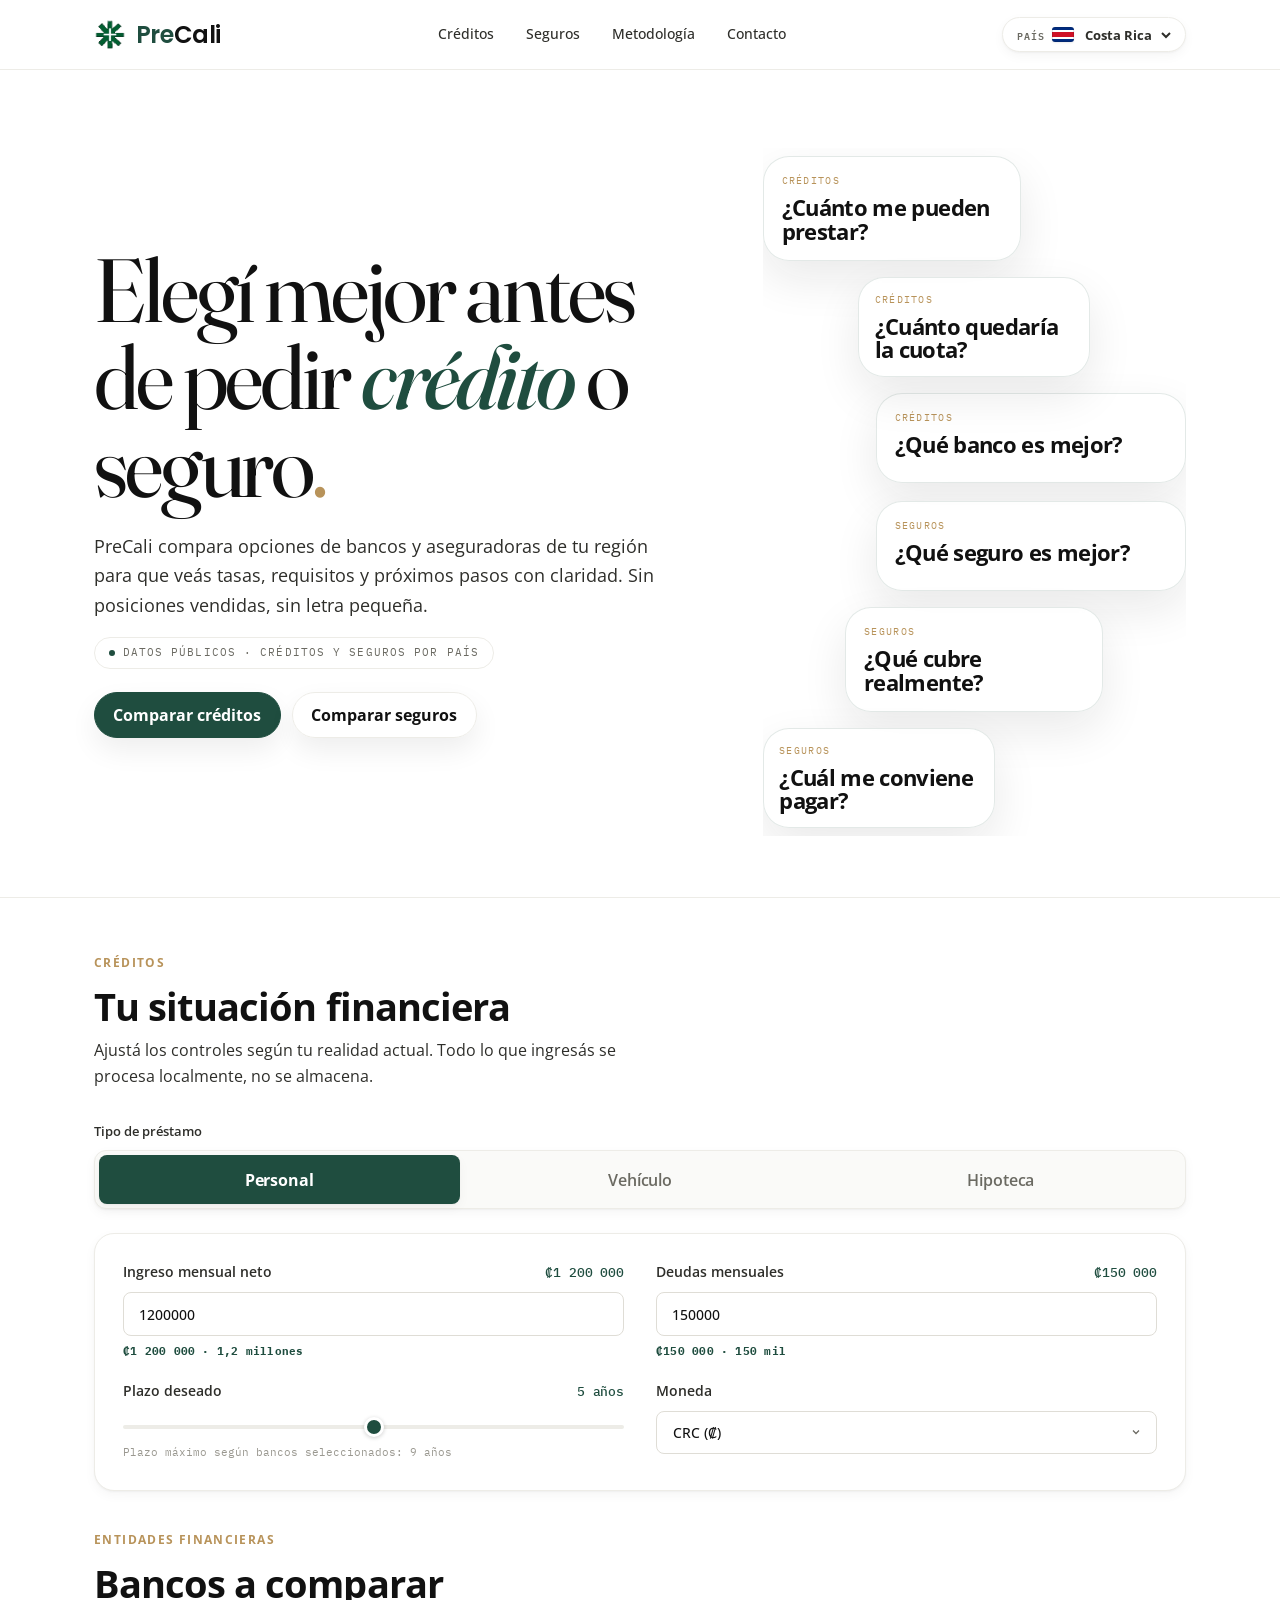
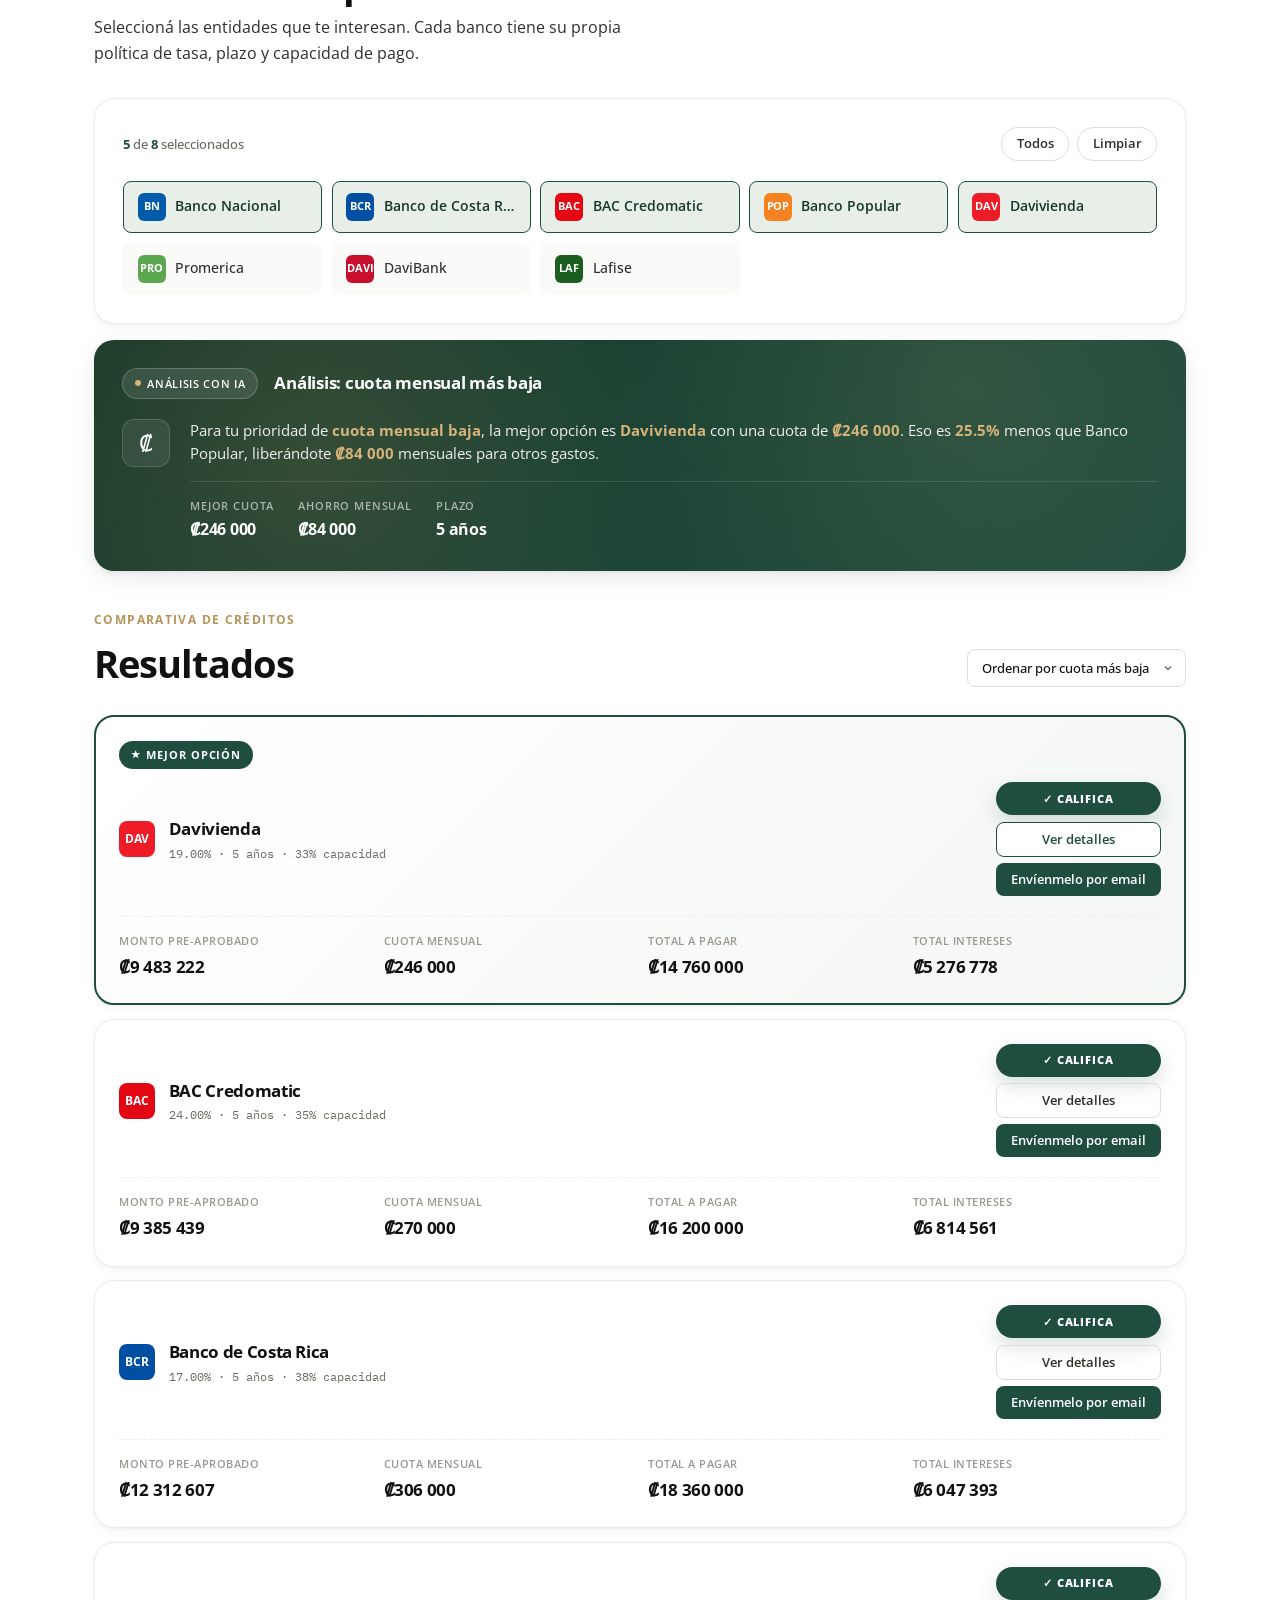
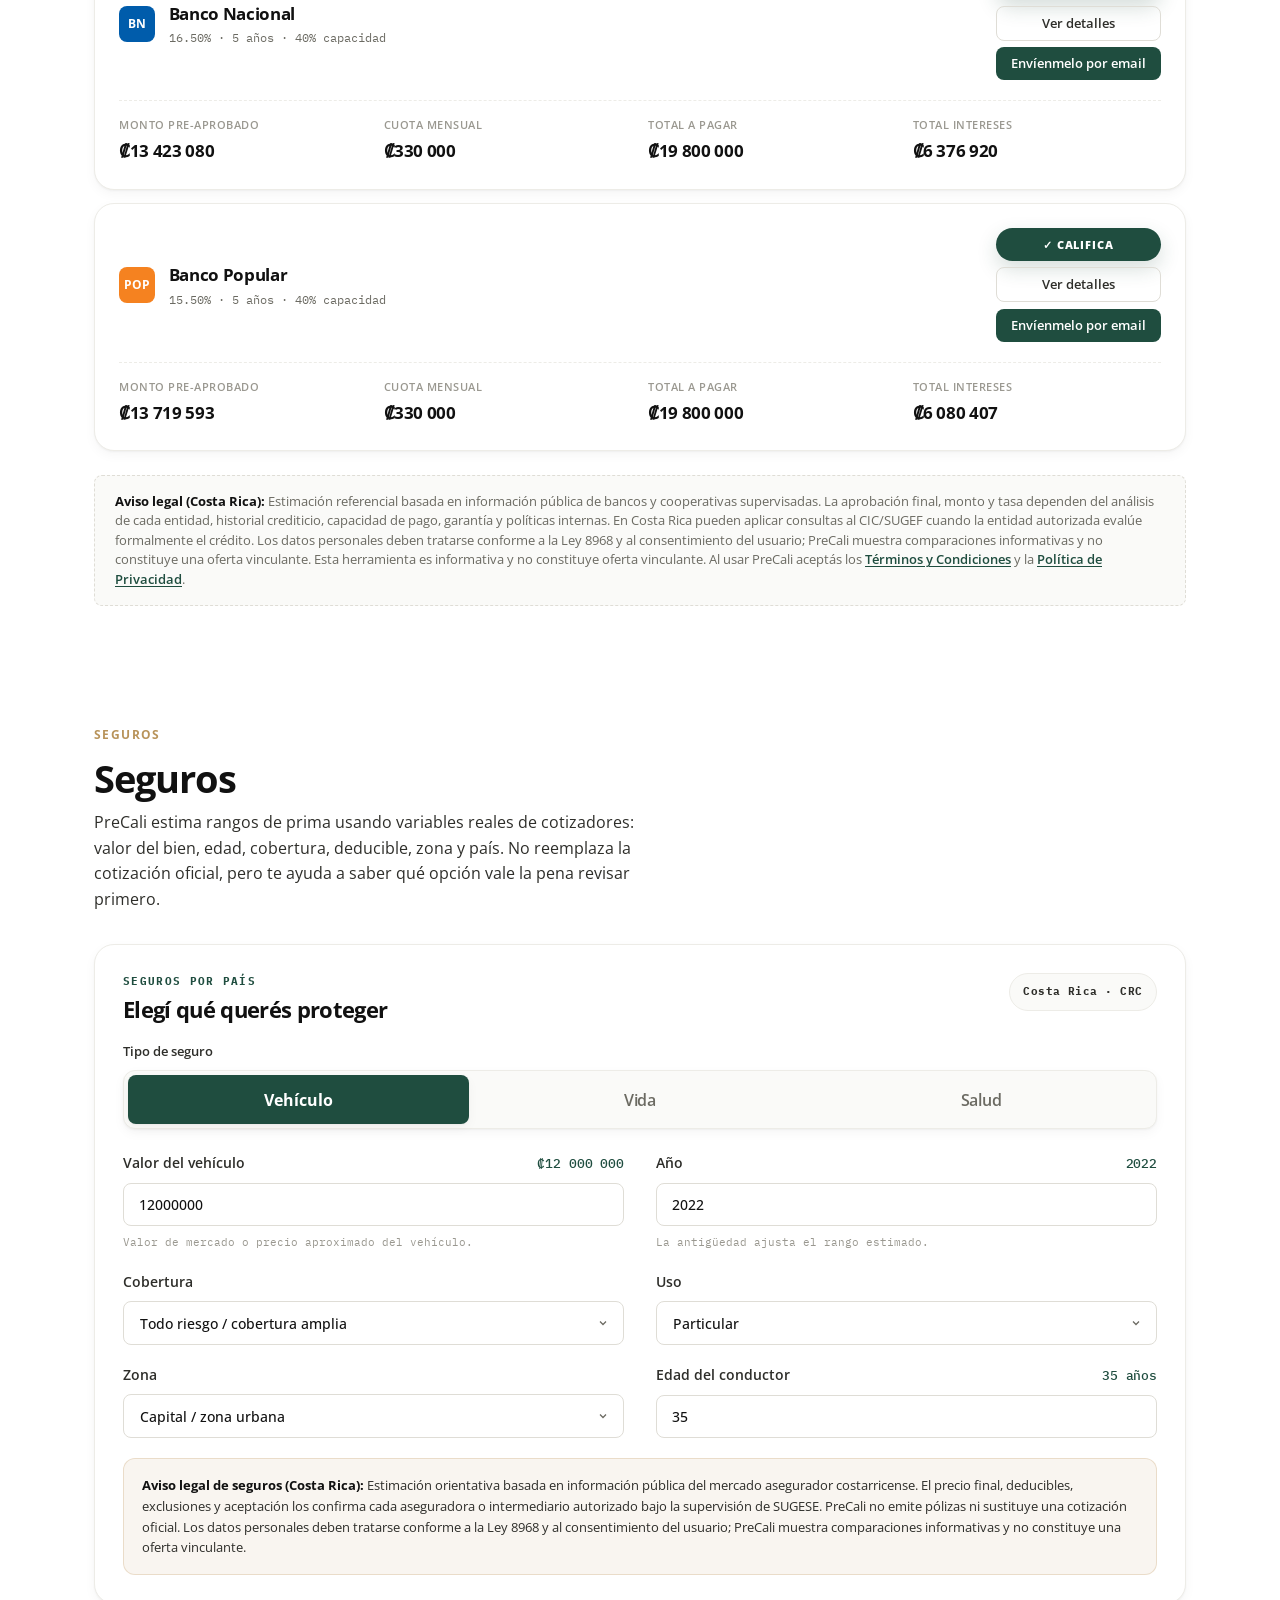
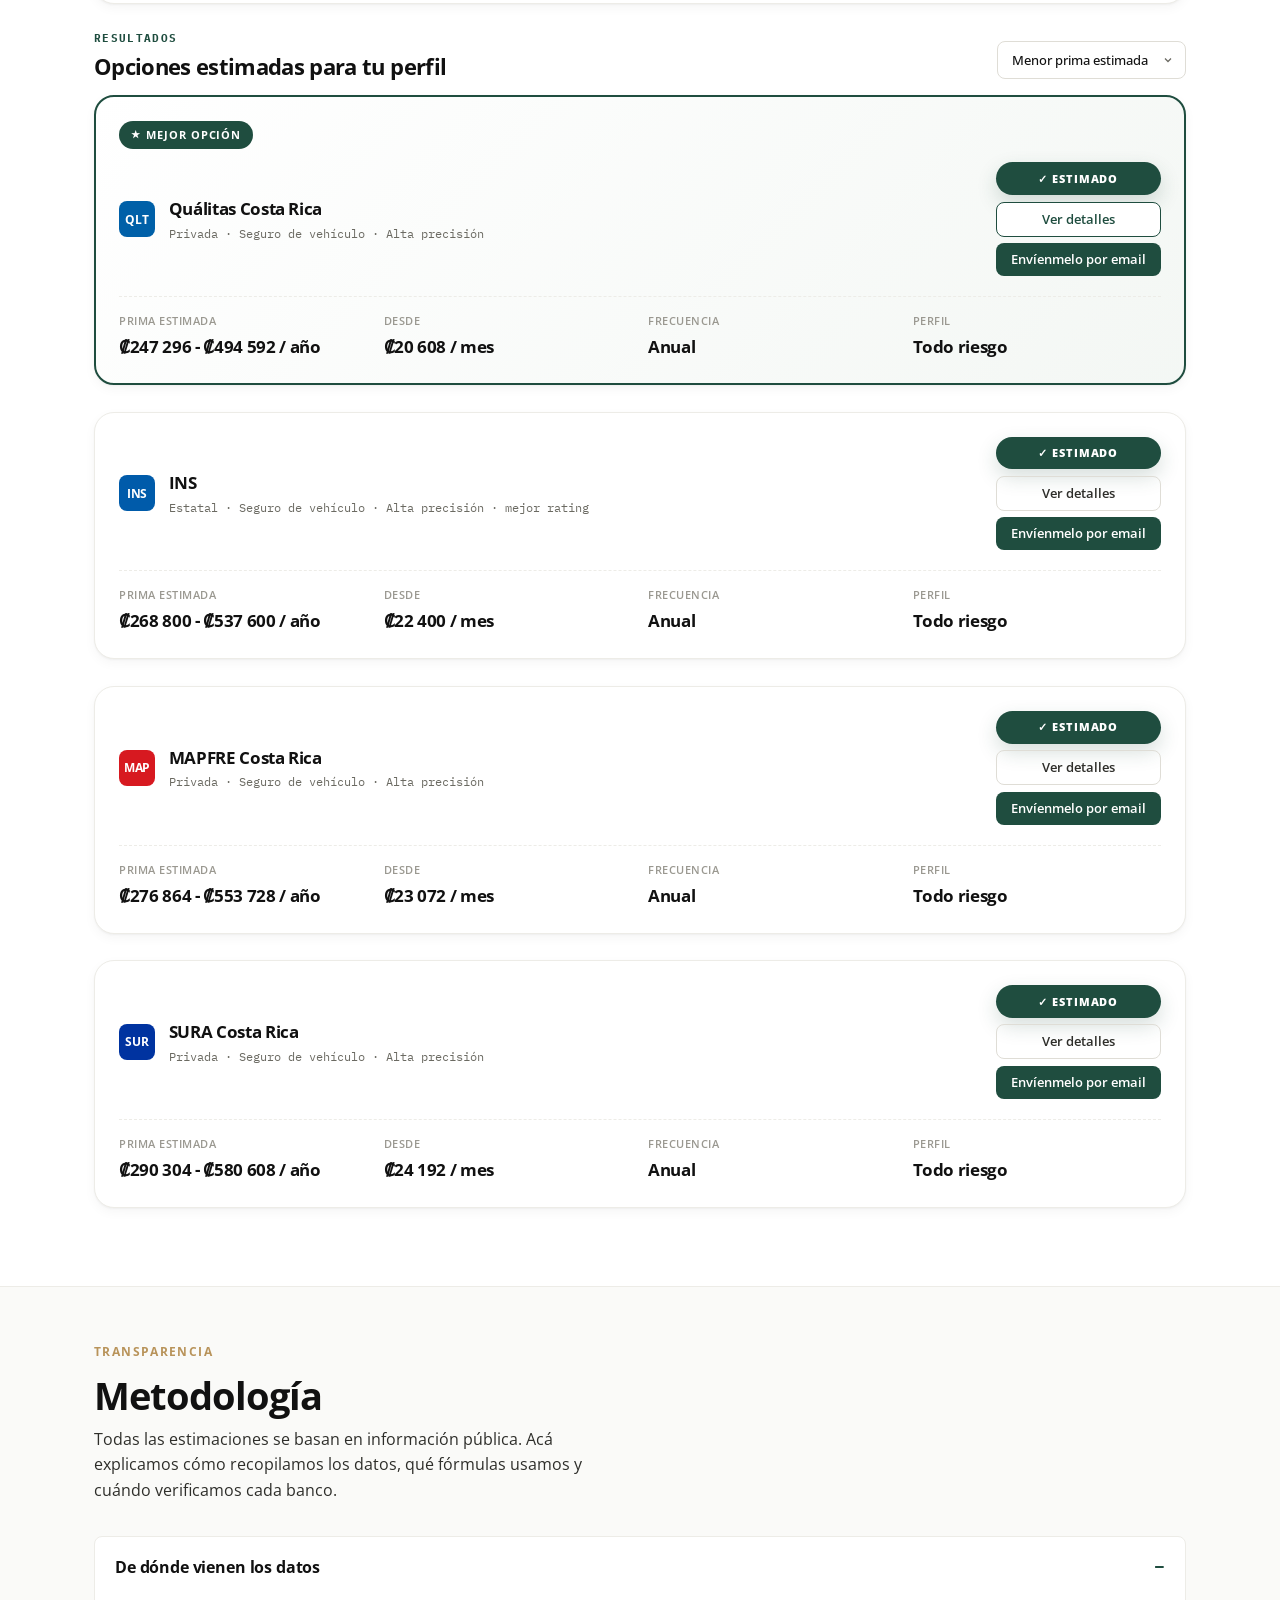
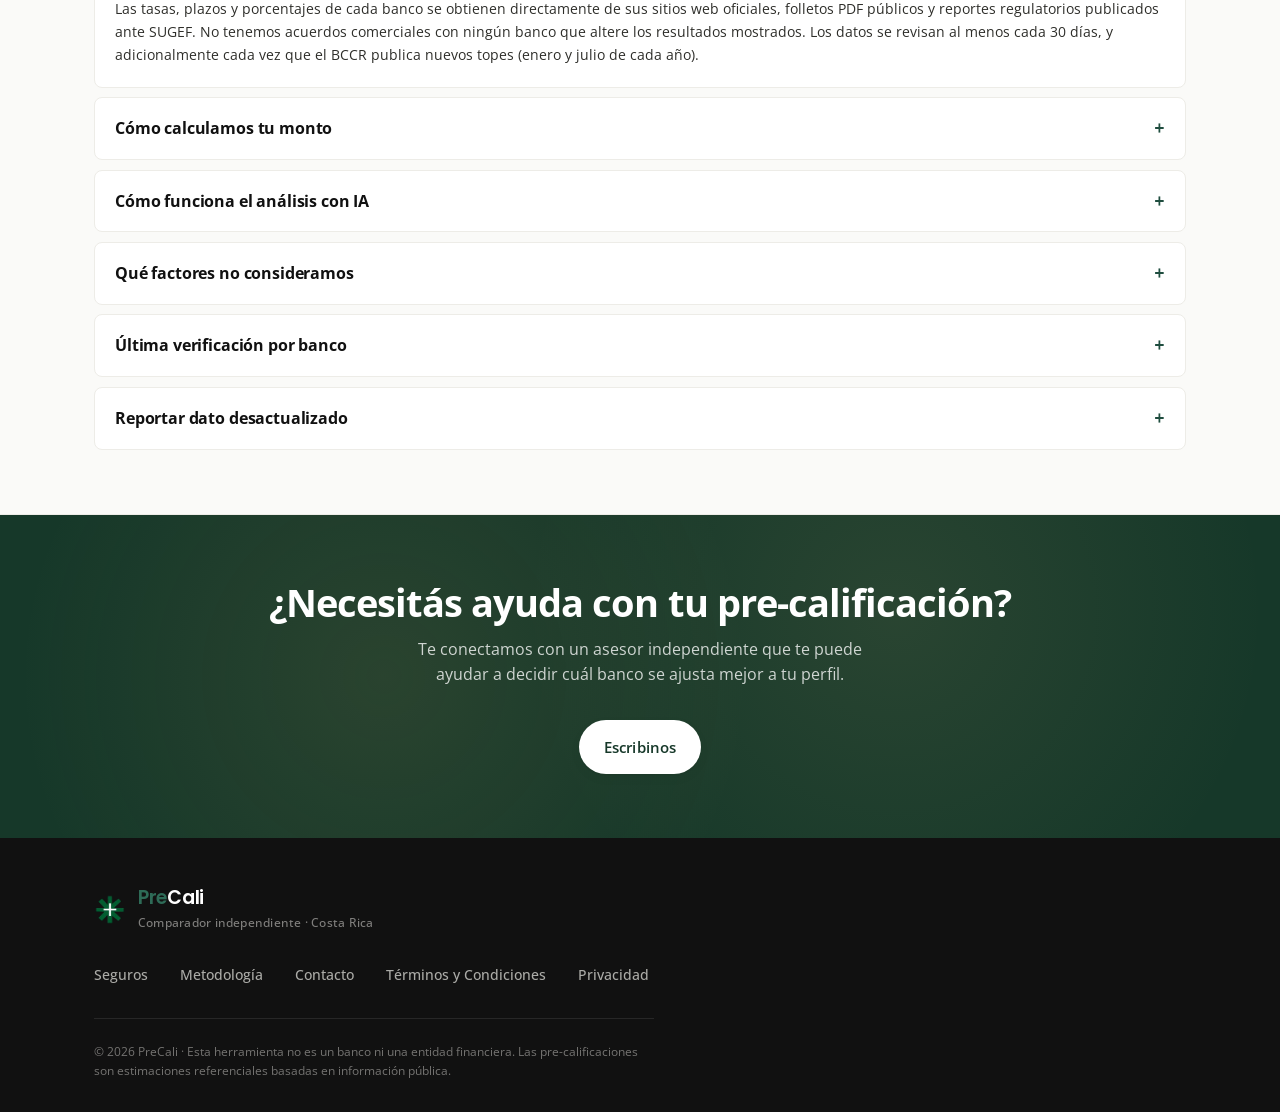
==== commit 9e7a735a: "Polish PreCali web credit and insurance experience" ====
--- a/index.html
+++ b/index.html
@@ -266,7 +266,7 @@
     <section id="seguros" class="insurance-section">
       <div class="container">
         <div class="section-eyebrow">Seguros</div>
-        <h2 class="section-title">Compará seguros sin adivinar</h2>
+        <h2 class="section-title">Seguros</h2>
         <p class="section-sub">PreCali estima rangos de prima usando variables reales de cotizadores: valor del bien, edad, cobertura, deducible, zona y país. No reemplaza la cotización oficial, pero te ayuda a saber qué opción vale la pena revisar primero.</p>
 
         <div class="insurance-tool card">
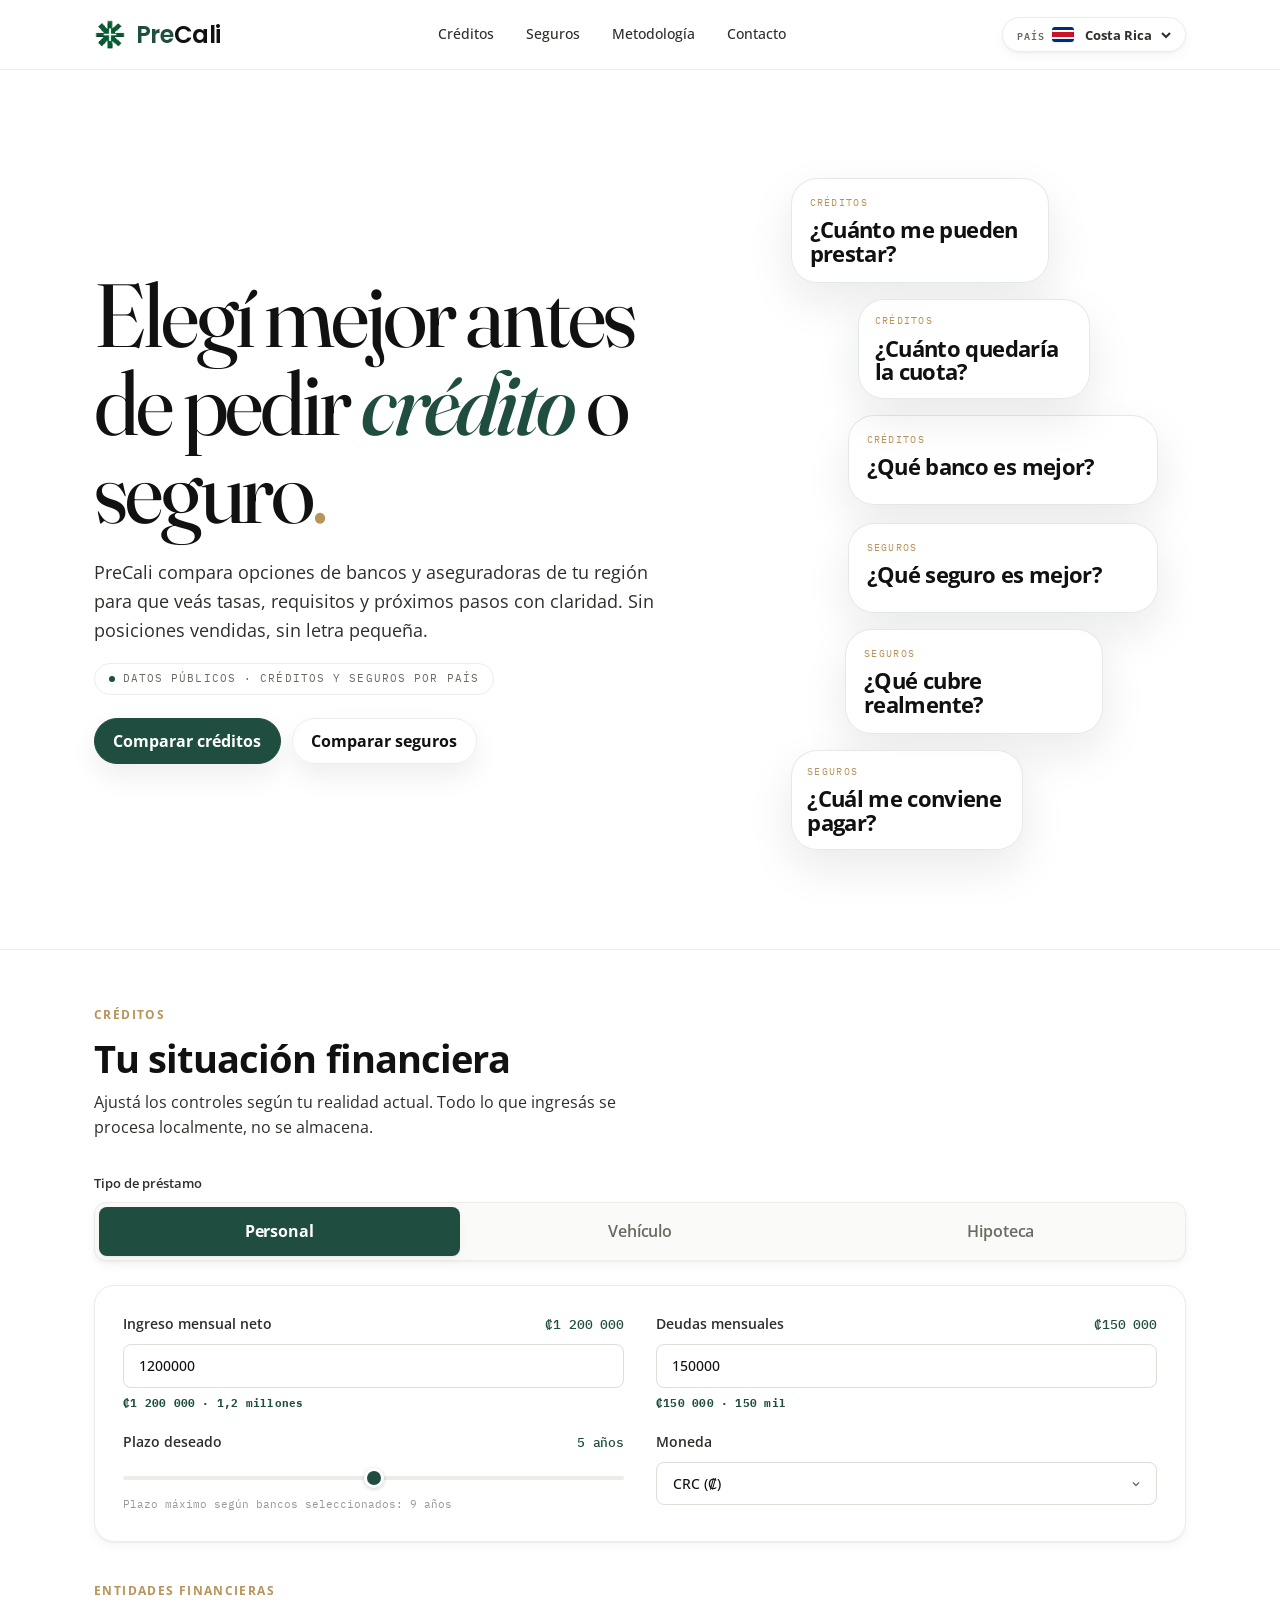
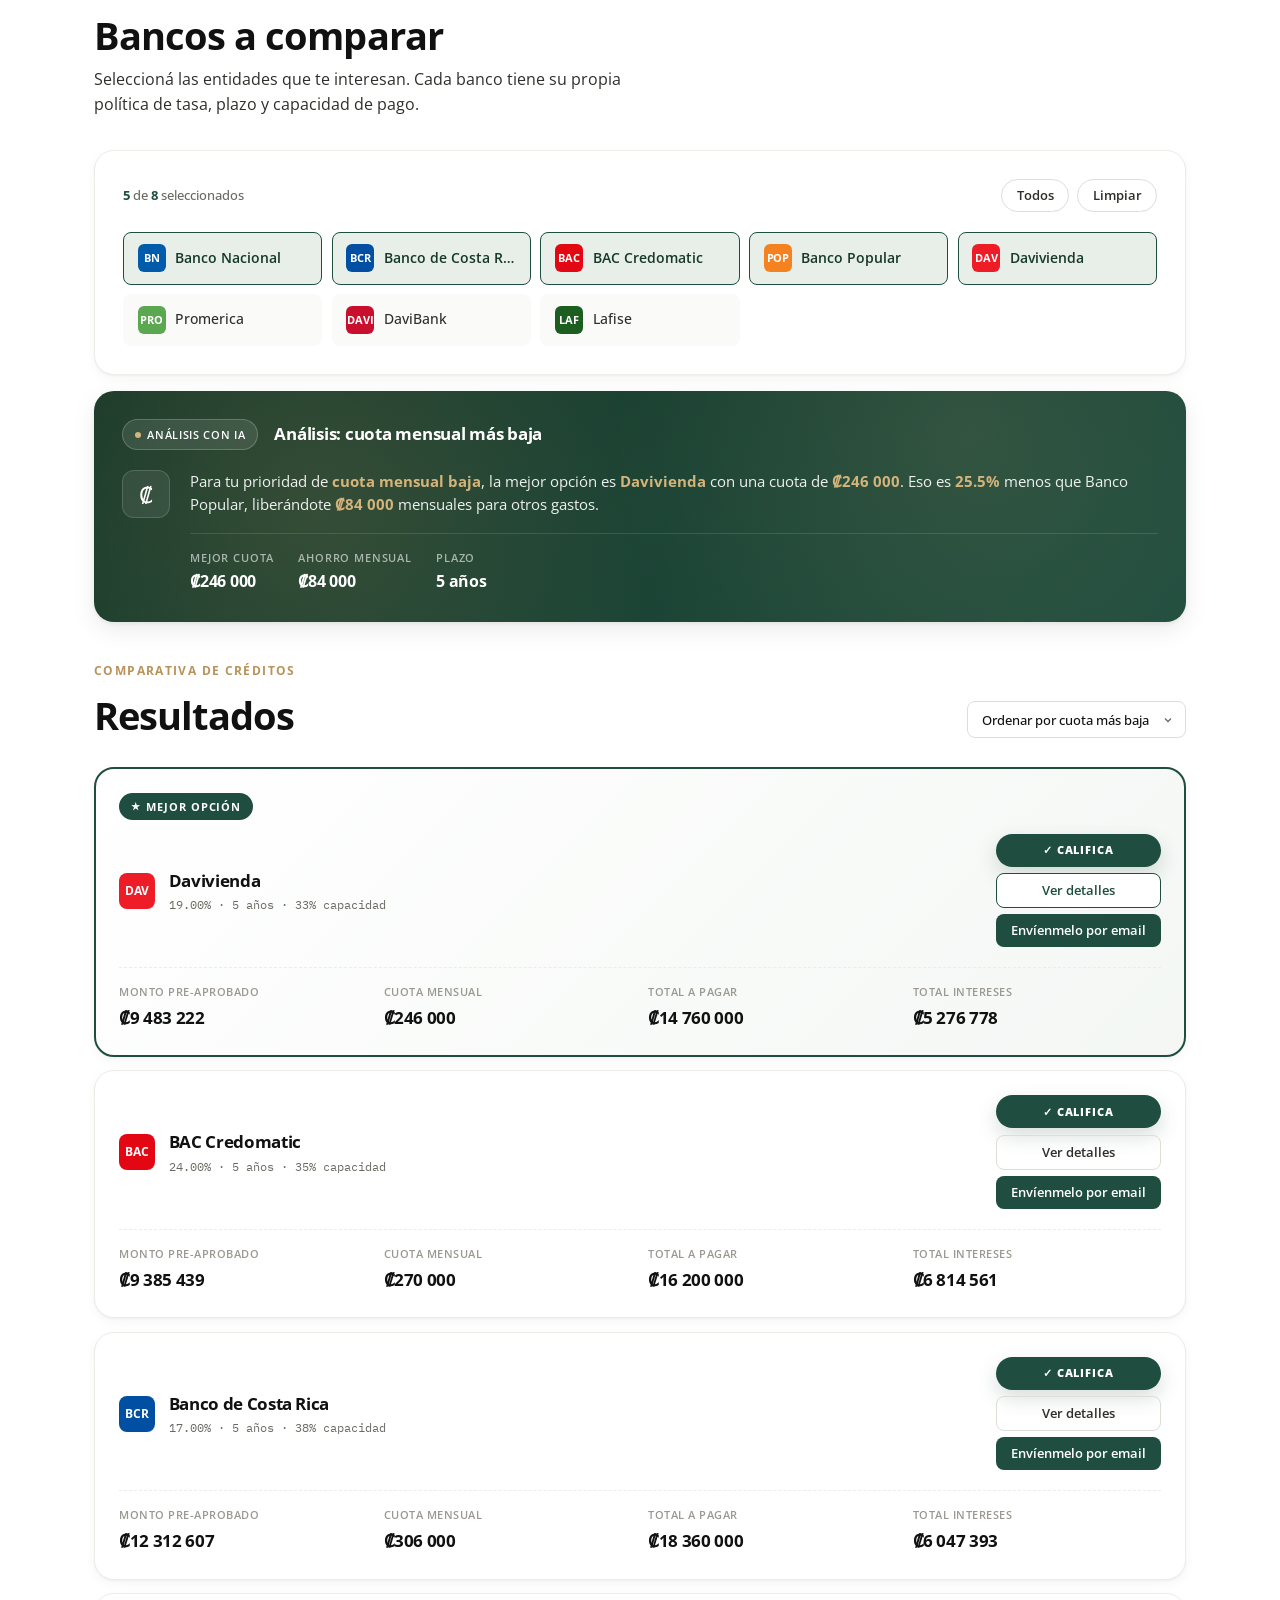
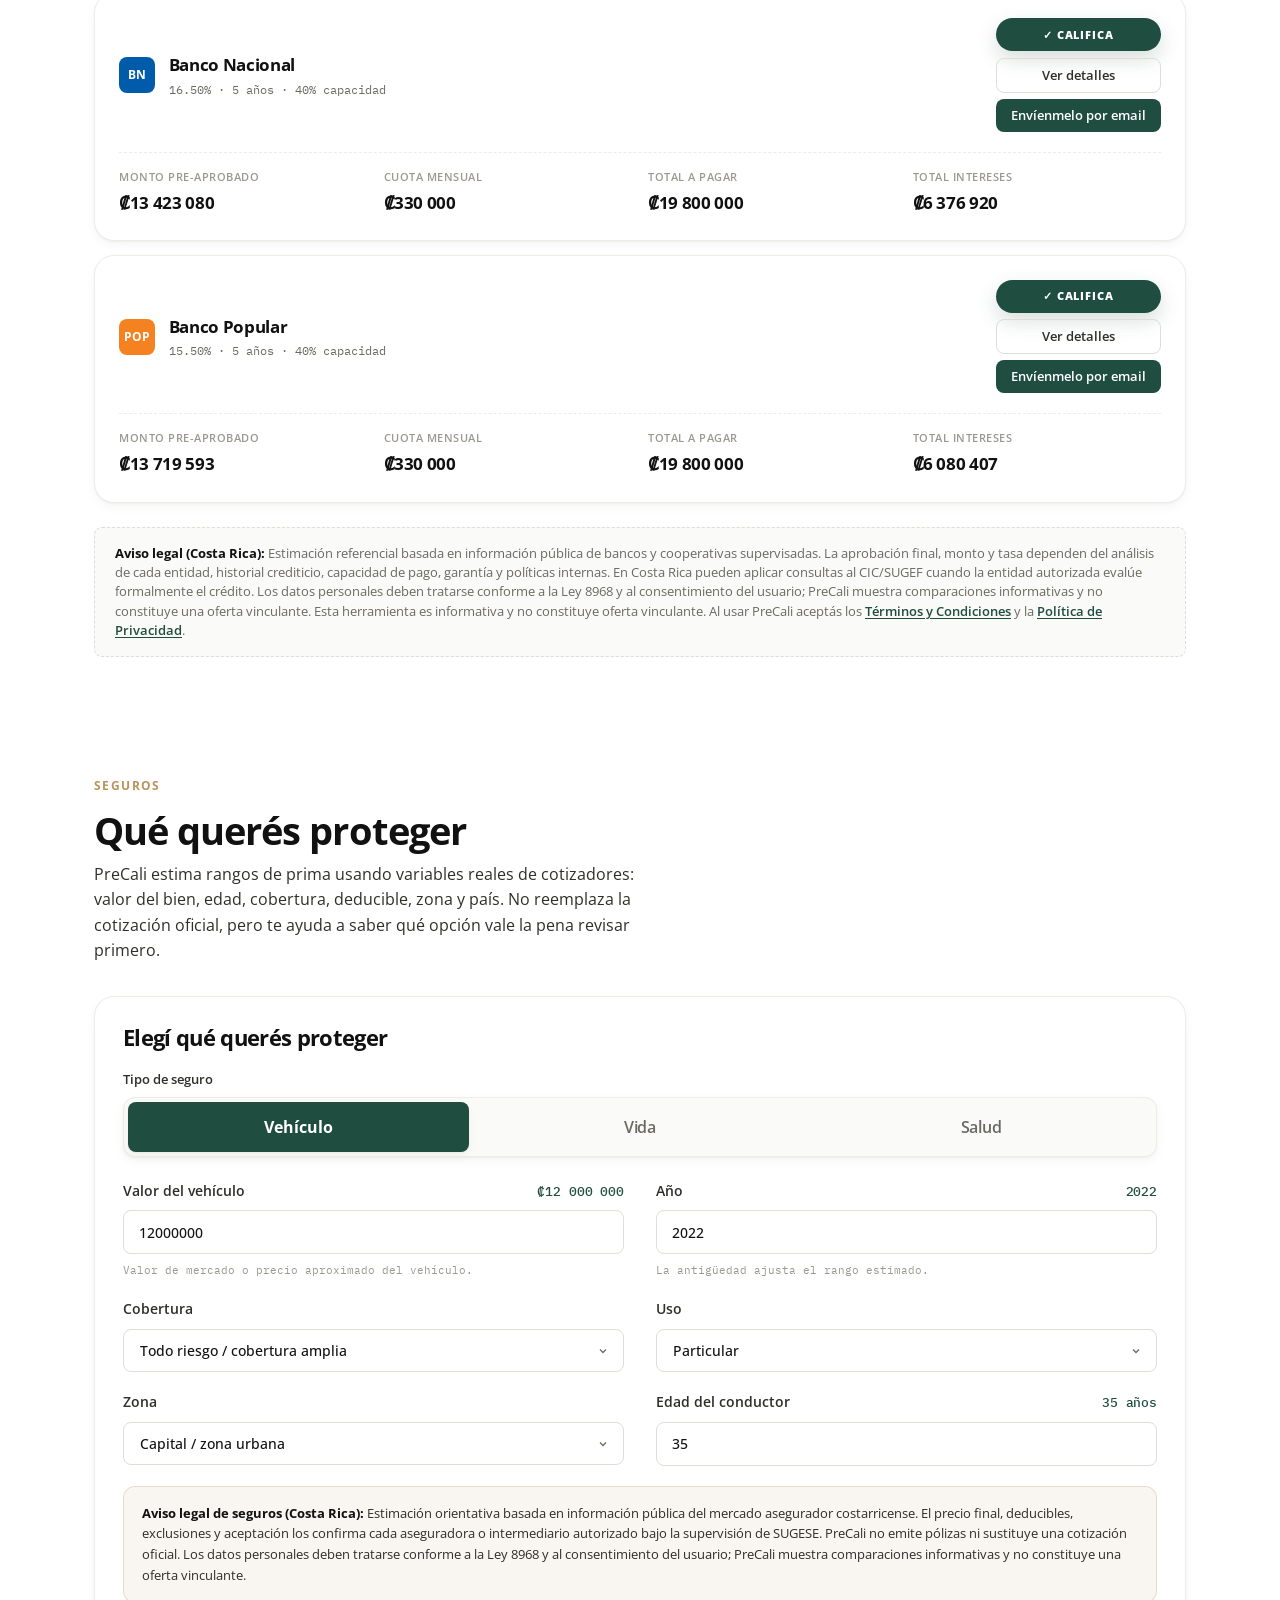
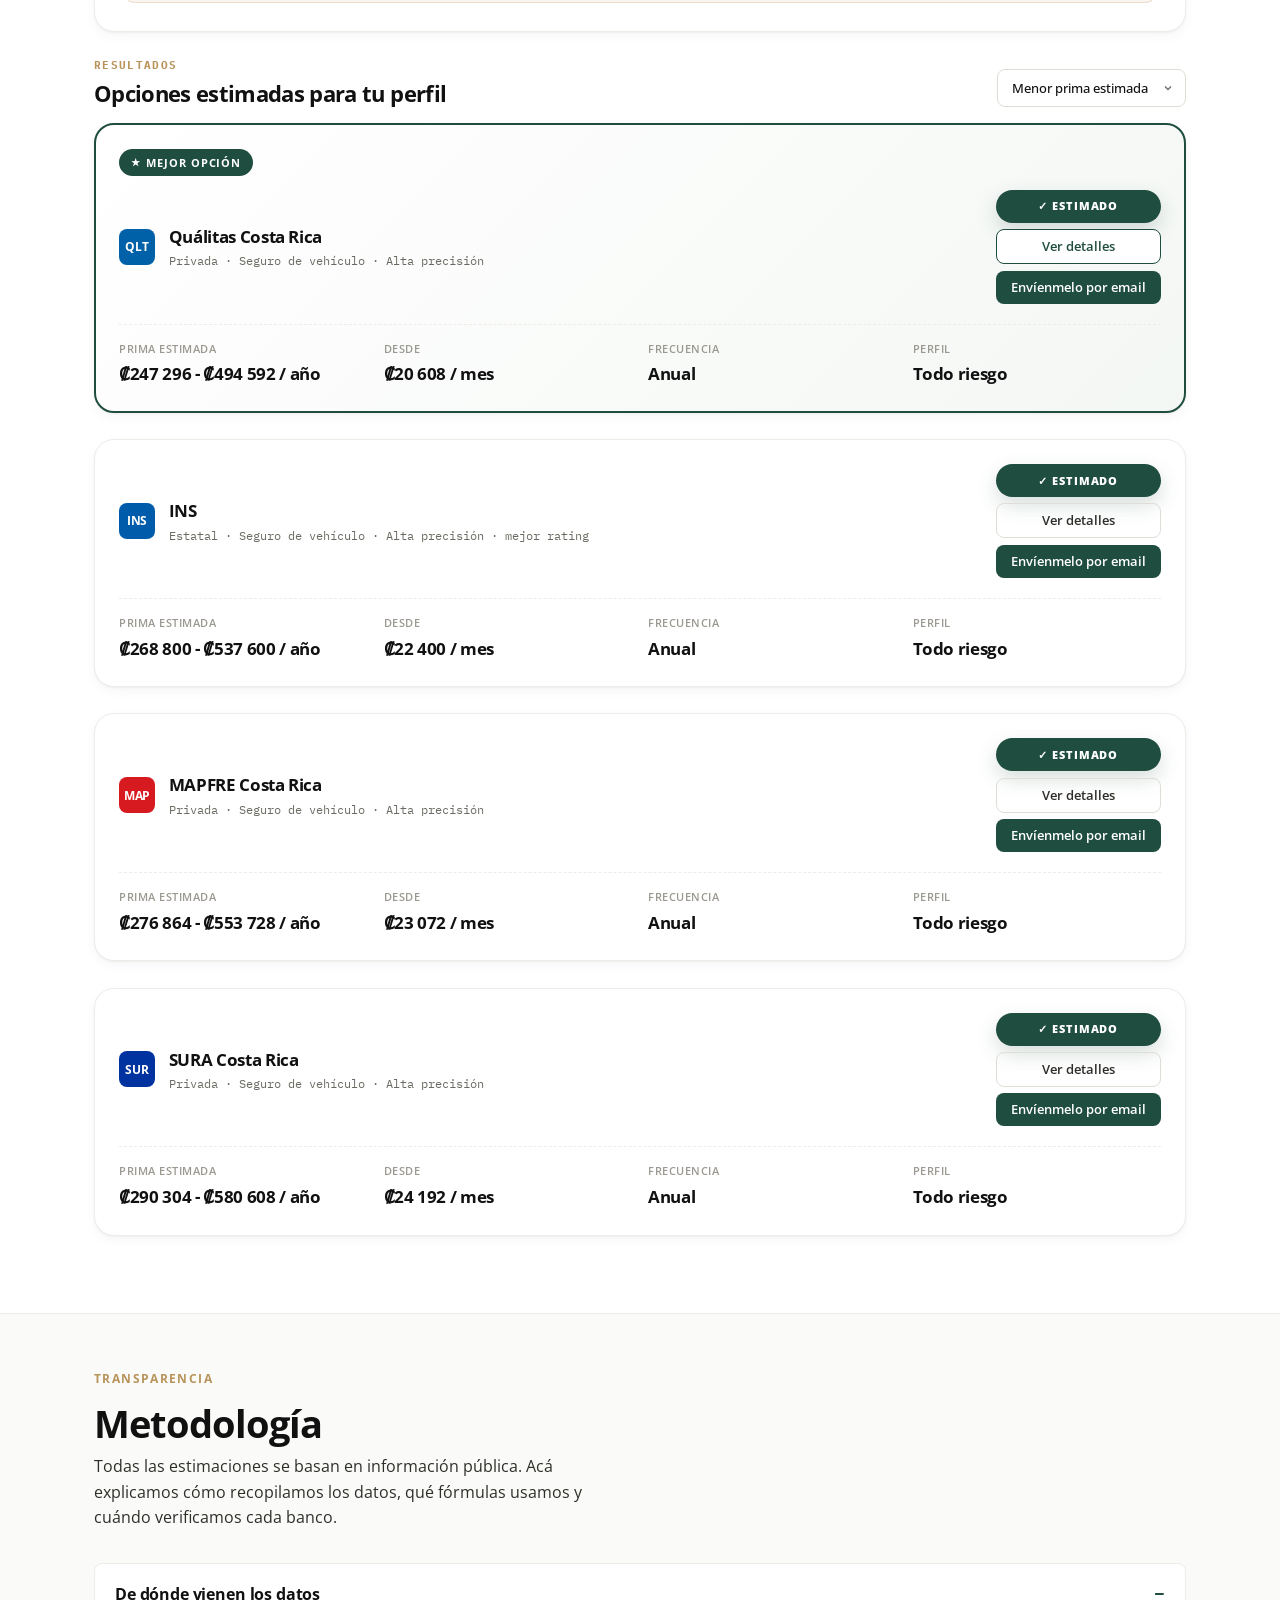
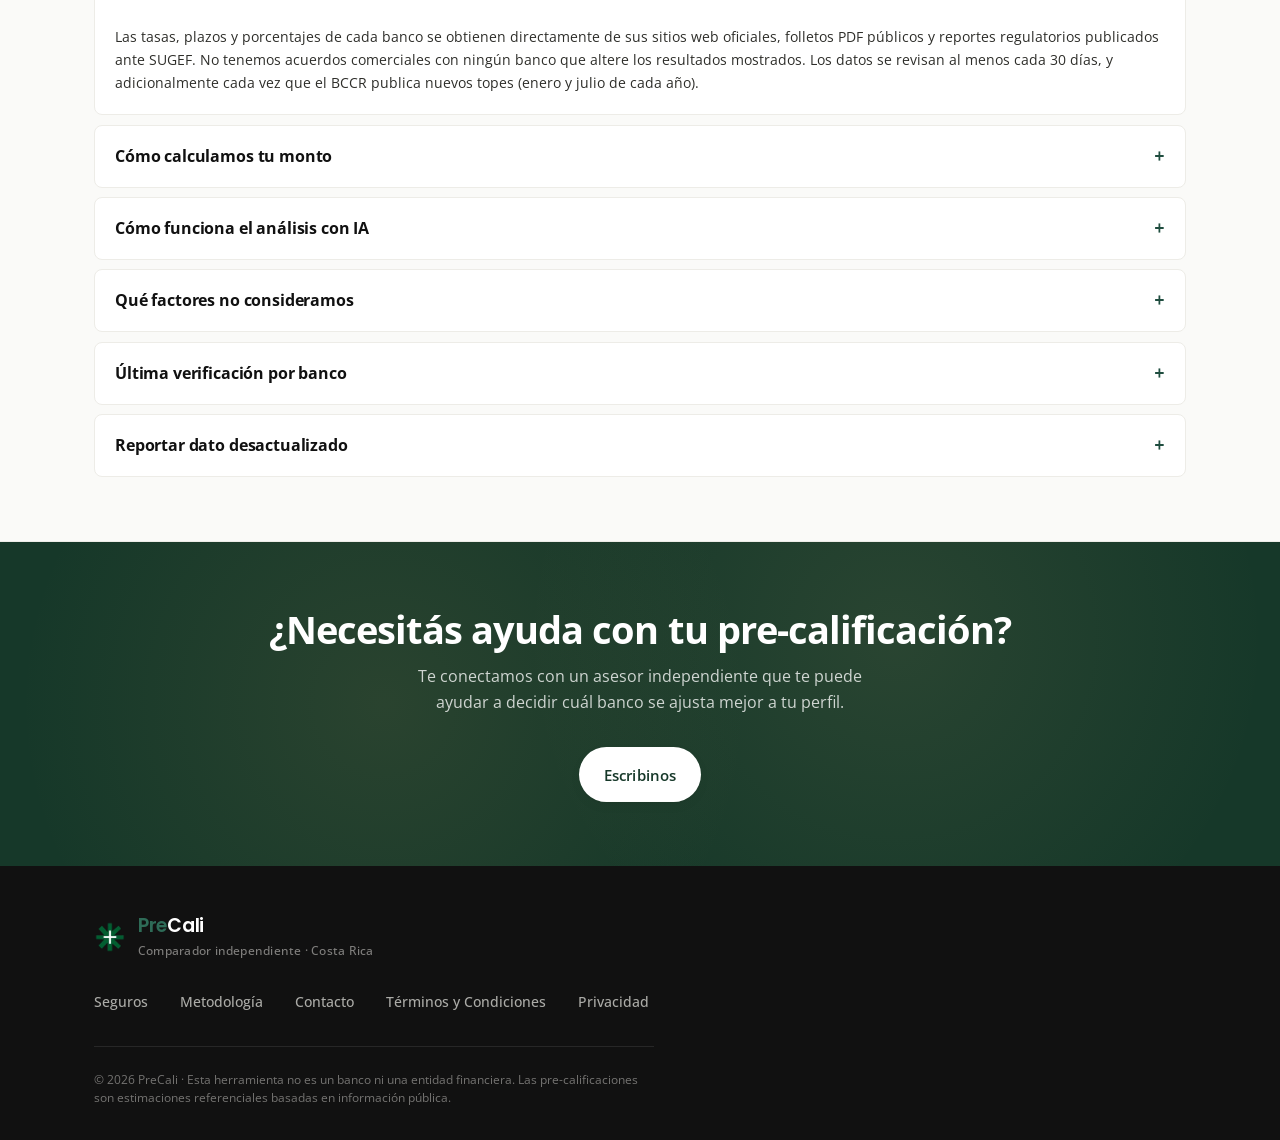
==== commit fcfb98f9: "Polish insurance section visuals" ====
--- a/index.html
+++ b/index.html
@@ -27,7 +27,7 @@
   <link rel="preconnect" href="https://fonts.googleapis.com" />
   <link rel="preconnect" href="https://fonts.gstatic.com" crossorigin />
   <link href="https://fonts.googleapis.com/css2?family=Fraunces:opsz,wght@9..144,400;9..144,500;9..144,600&family=Open+Sans:ital,wght@0,400;0,500;0,600;0,700;0,800;1,700;1,800&family=Poppins:wght@500;600;700&family=IBM+Plex+Mono:wght@400;500&display=swap" rel="stylesheet" />
-  <link rel="stylesheet" href="styles.css?v=20260612-insurance-legal2" />
+  <link rel="stylesheet" href="styles.css?v=20260615-insurance-polish" />
   <link rel="icon" type="image/x-icon" href="favicon.ico" />
   <link rel="icon" type="image/png" sizes="32x32" href="favicon.png" />
   <link rel="icon" type="image/webp" href="favicon.webp" />
@@ -266,16 +266,14 @@
     <section id="seguros" class="insurance-section">
       <div class="container">
         <div class="section-eyebrow">Seguros</div>
-        <h2 class="section-title">Seguros</h2>
+        <h2 class="section-title">Qué querés proteger</h2>
         <p class="section-sub">PreCali estima rangos de prima usando variables reales de cotizadores: valor del bien, edad, cobertura, deducible, zona y país. No reemplaza la cotización oficial, pero te ayuda a saber qué opción vale la pena revisar primero.</p>
 
         <div class="insurance-tool card">
           <div class="insurance-tool-head">
             <div>
-              <span class="insurance-kicker">Seguros por país</span>
               <h3>Elegí qué querés proteger</h3>
             </div>
-            <div class="insurance-country-pill" id="insurance-country-pill">Costa Rica</div>
           </div>
 
           <label class="tabs-label">Tipo de seguro</label>
@@ -481,10 +479,10 @@
     <span>Arriba</span>
   </button>
 
-  <script src="data.js?v=20260612-insurance-legal2"></script>
-  <script src="data-aseguradoras.js?v=20260612-insurance-legal2"></script>
-  <script src="app.js?v=20260612-insurance-legal2"></script>
-  <script src="seguros.js?v=20260612-insurance-legal2"></script>
+  <script src="data.js?v=20260615-insurance-polish"></script>
+  <script src="data-aseguradoras.js?v=20260615-insurance-polish"></script>
+  <script src="app.js?v=20260615-insurance-polish"></script>
+  <script src="seguros.js?v=20260615-insurance-polish"></script>
 </body>
 </html>
 
--- a/styles.css
+++ b/styles.css
@@ -300,9 +300,9 @@
   grid-template-rows: repeat(6, auto);
   align-content: center;
   gap: 1rem 0.45rem;
-  min-height: 640px;
-  padding: 0.5rem 0;
-  overflow: hidden;
+  min-height: 680px;
+  padding: 2.25rem 1.75rem 2.75rem;
+  overflow: visible;
   animation: fadeInUp 0.9s ease-out 0.24s both;
 }
 .question-cloud {
@@ -2272,7 +2272,7 @@
 /* ============ SEGUROS COTIZADOR ============ */
 .insurance-tool { margin-top: 1.75rem; margin-bottom: 1.35rem; }
 .insurance-tool-head { display: flex; align-items: flex-start; justify-content: space-between; gap: 1rem; margin-bottom: 1.15rem; }
-.insurance-kicker, .insurance-results-head .section-eyebrow { display: block; margin-bottom: 0.4rem; font-family: var(--font-mono); color: var(--emerald); font-size: 11px; font-weight: 700; letter-spacing: 0.12em; text-transform: uppercase; }
+.insurance-results-head .section-eyebrow { display: block; margin-bottom: 0.4rem; font-family: var(--font-mono); color: var(--gold); font-size: 11px; font-weight: 700; letter-spacing: 0.12em; text-transform: uppercase; }
 .insurance-tool-head h3, .insurance-results-head h3 { margin: 0; font-size: 22px; line-height: 1.15; letter-spacing: -0.03em; }
 .insurance-country-pill { flex-shrink: 0; padding: 0.55rem 0.85rem; border-radius: 999px; border: 1px solid var(--gray-100); background: var(--off-white); color: var(--ink-soft); font-family: var(--font-mono); font-size: 11px; font-weight: 700; letter-spacing: 0.04em; }
 .insurance-tabs { display: flex; gap: 0; padding: 4px; margin-bottom: 1.5rem; background: var(--off-white); border: 1px solid var(--gray-100); border-radius: var(--r-lg); box-shadow: var(--shadow-soft); }
